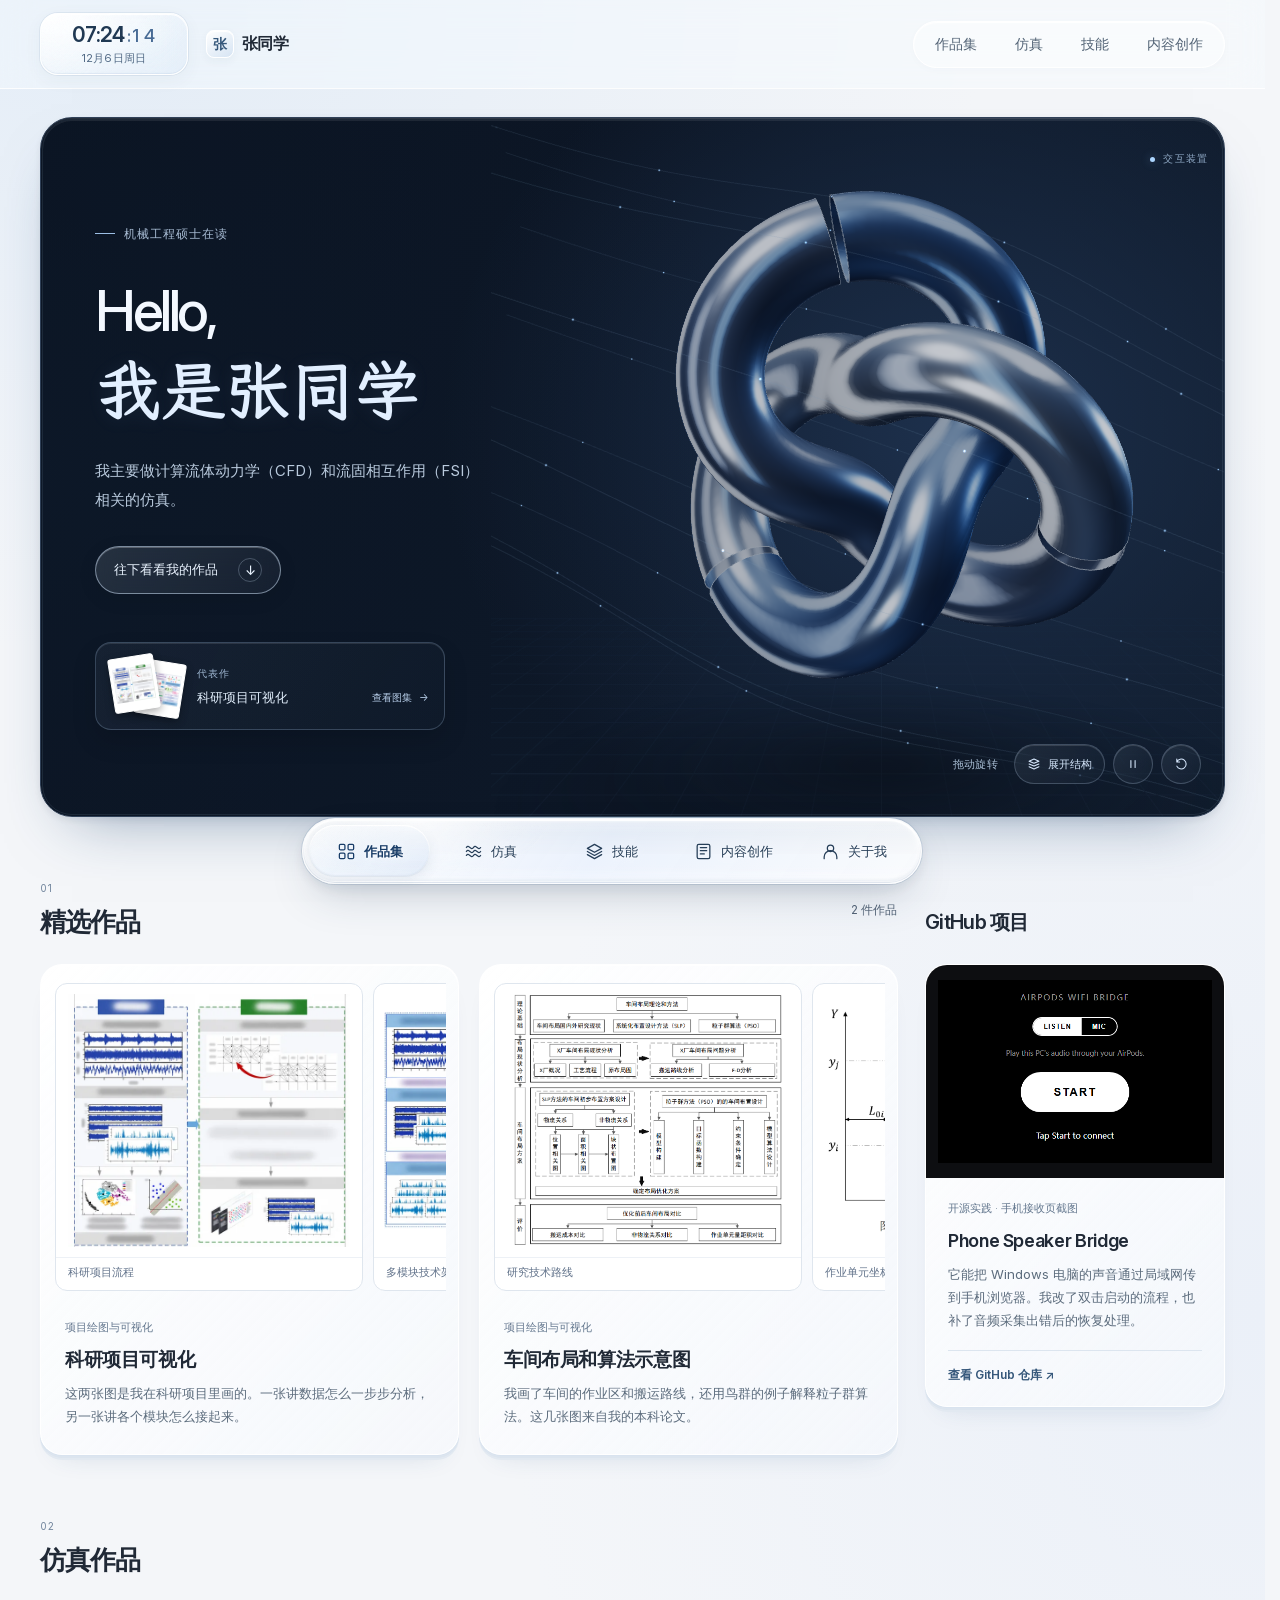
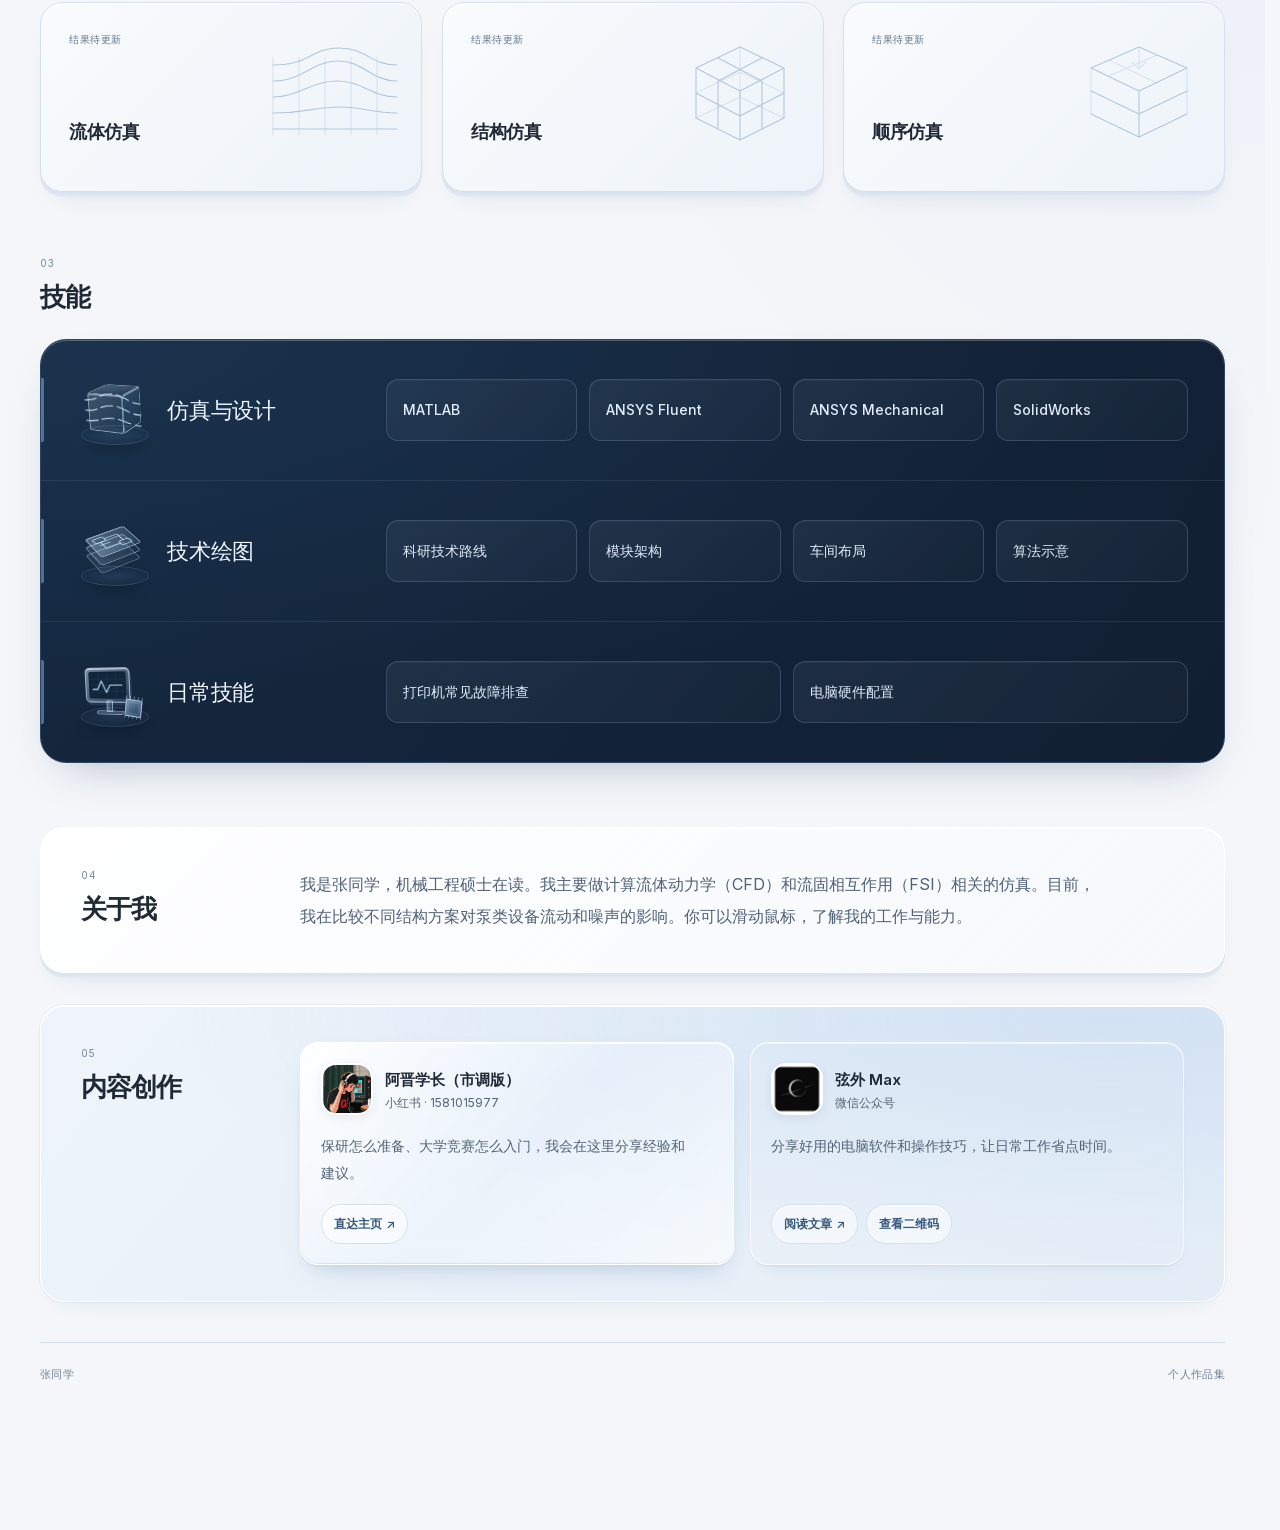
==== index.html @ 79d485e0 "Add interactive WebGL sculpture with exploded view and motion controls" ====
<!doctype html>
<html lang="zh-CN">
<head>
<meta charset="utf-8">
<meta name="viewport" content="width=device-width, initial-scale=1">
<meta name="description" content="张同学的个人主页。这里有我画的科研流程图、车间布局示意图，以及我改过的开源小工具。">
<title>张同学 · 作品集</title>
<link rel="stylesheet" href="./typography.css">
<link rel="icon" href="data:image/svg+xml,%3Csvg xmlns='http://www.w3.org/2000/svg' viewBox='0 0 32 32'%3E%3Ccircle cx='16' cy='16' r='11' fill='%2336587b'/%3E%3C/svg%3E">
<style>
:root {
  color-scheme: light;
  --ink: #202936;
  --muted: #536376;
  --accent: #36587b;
  --line: #d6e0eb;
  --glass: rgba(255, 255, 255, .65);
  font-family: var(--font-ui);
}
* { box-sizing: border-box; }
html { scroll-behavior: smooth; }
body {
  min-height: 100vh;
  margin: 0;
  color: var(--ink);
  background: #f1f5fa;
}
h1, h2, h3, p { margin: 0; }
a { color: inherit; }
button, input, select { font: inherit; }
a:focus-visible, button:focus-visible, input:focus-visible, select:focus-visible {
  outline: 3px solid var(--accent);
  outline-offset: 4px;
}
[hidden] { display: none !important; }
.skip {
  position: fixed;
  top: 8px;
  left: 8px;
  z-index: 3;
  padding: 8px 12px;
  background: white;
  transform: translateY(-200%);
}
.skip:focus { transform: none; }
header {
  border-bottom: 1px solid #fff;
  background: rgba(250, 252, 255, .57);
  backdrop-filter: blur(16px);
}
.nav, main { width: min(1280px, calc(100% - 64px)); margin-inline: auto; }
.nav { display: flex; align-items: center; justify-content: space-between; gap: 16px; min-height: 64px; }
.brand { font-size: 18px; font-weight: 600; text-decoration: none; }
.brand-mark {
  display: inline-grid;
  place-items: center;
  width: 28px;
  height: 28px;
  margin-right: 8px;
  border: 1px solid #fff;
  border-radius: 8px;
  color: var(--accent);
  background: #e5edf8;
  font-size: 14px;
}
.nav-links { display: flex; gap: 4px; padding: 4px; border: 1px solid #fff; border-radius: 999px; background: #dce6f380; }
.nav-links a { padding: 8px 16px; border-radius: 999px; color: var(--muted); font-size: 14px; text-decoration: none; white-space: nowrap; }
.nav-links a:hover { color: var(--ink); background: #ffffffd6; }
main { margin-block: 24px 32px; }
.hero, .empty-state, .project {
  border: 1px solid rgba(255, 255, 255, .95);
  background: var(--glass);
  box-shadow: 0 0 0 1px #58759912, 0 8px 24px #29456b09;
}
.hero {
  display: grid;
  grid-template-columns: minmax(0, 1fr) minmax(300px, 46%);
  align-items: center;
  gap: 32px;
  padding: 32px 40px;
  border-radius: 20px;
  border-color: #2a3d55;
  color: #f3f8ff;
  background: #142135;
}
.hero-copy { min-width: 0; }
.hero-identity {
  color: #b5cce7;
  font-size: 14px;
  font-weight: 600;
  line-height: 20px;
}
.hero-title {
  margin-top: 16px;
  font-family: var(--font-hero);
  font-size: 48px;
  font-weight: 400;
  line-height: 1.16;
  letter-spacing: -.03em;
}
.hero-title span { display: block; }
.hero-title .hero-greeting { font-family: var(--font-ui); font-size: .75em; letter-spacing: -.02em; }
.hero-title span + span { color: #b8d9fa; }
.research { margin-top: 16px; max-width: 680px; color: var(--muted); font-size: 14px; line-height: 24px; }
.hero .research { color: #c6d7e9; font: 400 16px/1.6 var(--font-hero); text-wrap: balance; }
.hero-cta {
  display: inline-flex;
  align-items: center;
  gap: 8px;
  min-height: 44px;
  margin-top: 24px;
  padding: 8px 12px;
  border: 1px solid #c0d9f7;
  border-radius: 8px;
  color: #132a44;
  background: #d9eaff;
  font-size: 14px;
  font-weight: 600;
  text-decoration: none;
}
.hero-cta:hover { background: #f3f8ff; }
.hero-cta:focus-visible, .hero-proof:focus-visible { outline-color: #d9eaff; }
.hero-proof {
  display: grid;
  gap: 8px;
  min-width: 0;
  padding: 12px;
  border: 1px solid #829fbc65;
  border-radius: 16px;
  color: #e2effc;
  background: #f0f7ff12;
  text-decoration: none;
  transition: background-color 250ms cubic-bezier(.22, 1, .36, 1);
}
.hero-proof:is(:hover, :focus-visible) { background: #f0f7ff20; }
.proof-header, .proof-caption { display: flex; align-items: center; justify-content: space-between; gap: 8px; }
.proof-header { font-size: 12px; font-weight: 600; line-height: 16px; }
.proof-number { color: #b8d9fa; font: 12px/16px ui-monospace, Consolas, monospace; }
.proof-art { display: grid; grid-template-columns: repeat(2, minmax(0, 1fr)); gap: 8px; }
.proof-art img {
  display: block;
  width: 100%;
  height: auto;
  aspect-ratio: 1;
  object-fit: contain;
  padding: 4px;
  border-radius: 4px;
  background: #fff;
}
.proof-caption { font-size: 14px; line-height: 20px; }
.proof-note { color: #b5cce7; font-size: 12px; line-height: 16px; }
.creator-intro {
  display: grid;
  grid-template-columns: minmax(128px, .35fr) minmax(0, 1.65fr);
  align-items: center;
  gap: 24px;
  margin-top: 24px;
  padding: 24px;
  border: 1px solid #fff;
  border-radius: 20px;
  background: radial-gradient(ellipse at 85% -30%, #c2d9f8, transparent 68%), #e9f0f9;
  box-shadow: 0 0 0 1px #5875991c, 0 8px 24px #29456b0d;
}
.creator-intro h2 { font-size: 24px; line-height: 32px; font-weight: 600; letter-spacing: -.02em; }
.creator-description { color: var(--muted); font-size: 14px; line-height: 24px; text-wrap: pretty; }
.creator-links {
  --channel-gap: 12px;
  --glass-step: calc(100% + var(--channel-gap));
  position: relative;
  isolation: isolate;
  display: grid;
  grid-template-columns: repeat(2, minmax(0, 1fr));
  gap: var(--channel-gap);
  min-width: 0;
}
.creator-links::before {
  position: absolute;
  z-index: -1;
  inset: 0 auto 0 0;
  width: calc((100% - var(--channel-gap)) / 2);
  box-sizing: border-box;
  border: 1px solid #fff;
  border-radius: 16px;
  background: linear-gradient(135deg, #ffffffef, #e1eeff65 60%, #ffffffa6);
  box-shadow: inset 0 -1px 0 #9fbbdd80, 0 8px 16px #416d9d20;
  backdrop-filter: blur(12px);
  pointer-events: none;
  content: "";
  transform: translateX(var(--glass-offset, 0px));
  transition: transform 450ms cubic-bezier(.22, 1, .36, 1);
}
.creator-links:has(.creator-channel:last-child:focus-within) { --glass-offset: var(--glass-step); }
@media (hover: hover) {
  .creator-links:has(.creator-channel:first-child:hover) { --glass-offset: 0px; }
  .creator-links:has(.creator-channel:last-child:hover) { --glass-offset: var(--glass-step); }
}
.creator-channel {
  display: grid;
  grid-template-rows: auto 1fr auto;
  gap: 12px;
  min-width: 0;
  padding: 16px;
  border: 1px solid #ffffffab;
  border-radius: 16px;
  background: #ffffff26;
}
.creator-channel-heading { display: flex; align-items: center; gap: 12px; }
.creator-avatar { display: block; flex: 0 0 52px; width: 52px; height: 52px; overflow: hidden; border: 2px solid #fffffff2; border-radius: 15px; background: #e4edf8; box-shadow: 0 3px 10px #29456b14; }
.creator-avatar img { display: block; width: 100%; height: 100%; object-fit: cover; }
.creator-avatar-wechat img { transform: scale(4.48); }
.creator-identity { min-width: 0; }
.creator-channel h3 { font-size: 16px; line-height: 24px; font-weight: 600; overflow-wrap: anywhere; }
.creator-identity .account { margin-top: 3px; }
.creator-actions { display: flex; flex-wrap: wrap; gap: 8px; }
.account { color: var(--muted); font-size: 12px; line-height: 16px; font-variant-numeric: tabular-nums; user-select: all; }
.creator-link {
  display: inline-flex;
  align-items: center;
  gap: 4px;
  min-height: 36px;
  padding: 8px 12px;
  border: 1px solid var(--line);
  border-radius: 8px;
  color: var(--accent);
  background: #f9fcffd1;
  font-size: 12px;
  font-weight: 600;
  line-height: 16px;
  text-decoration: none;
}
.creator-link:hover { background: #dce9f9; }
.portfolio-layout {
  display: grid;
  grid-template-columns: minmax(0, 1fr) minmax(250px, 320px);
  align-items: start;
  gap: 24px;
  margin-top: 32px;
}
.catalog, .github-projects { min-width: 0; }
.catalog-heading { display: flex; justify-content: space-between; align-items: baseline; gap: 16px; }
.catalog-heading h2 { font-size: 24px; line-height: 32px; font-weight: 600; letter-spacing: -.02em; }
.result-count { color: var(--muted); font-size: 14px; }
.toolbar { display: flex; align-items: center; gap: 12px; margin-top: 16px; }
.search-label { flex: 1; }
.search-label input, .category-label select {
  width: 100%;
  min-height: 40px;
  padding: 8px 12px;
  border: 1px solid var(--line);
  border-radius: 10px;
  color: var(--ink);
  background: #ffffffa6;
}
.category-label { width: 176px; }
.sr-only {
  position: absolute;
  width: 1px;
  height: 1px;
  padding: 0;
  margin: -1px;
  overflow: hidden;
  clip-path: inset(50%);
  white-space: nowrap;
}
.works-grid { display: grid; grid-template-columns: repeat(3, minmax(0, 1fr)); gap: 20px; margin-top: 20px; }
.works-grid:has(> .project:nth-child(2):last-child) { grid-template-columns: repeat(2, minmax(0, 1fr)); }
.works-grid:has(> .project-gallery:first-child + .project-gallery:last-child) { grid-auto-rows: 1fr; }
.project { min-width: 0; overflow: hidden; border-radius: 16px; }
.about-section {
  display: grid;
  grid-template-columns: minmax(128px, .35fr) minmax(0, 1.65fr);
  align-items: start;
  gap: 8px 24px;
  margin-top: 24px;
  padding: 24px;
}
.about-copy { max-width: 52em; color: var(--muted); font-size: 15px; line-height: 26px; text-wrap: pretty; }
.simulation-section { margin-top: 32px; }
.simulation-placeholder { border: 1px dashed #b1c5dc; background: #eaf1fa; }
.project-gallery { position: relative; isolation: isolate; display: flex; flex-direction: column; }
.project-link { display: block; height: 100%; color: inherit; text-decoration: none; }
.project-link:hover { background: #ffffff85; }
.project-link:focus-visible { outline-offset: -3px; }
.github-card { margin-top: 20px; }
.github-cover { display: block; width: 100%; height: auto; aspect-ratio: 2 / 1; object-fit: contain; background: #050608; }
.github-description { margin-top: 8px; color: var(--muted); font-size: 14px; line-height: 24px; }
.cover { display: block; width: 100%; aspect-ratio: 16 / 10; object-fit: cover; background: #e3eaf4; }
.cover-contain { object-fit: contain; padding: 12px; }
.cover-placeholder { display: grid; place-items: center; padding: 24px; color: #6b7e96; font-size: 24px; overflow-wrap: anywhere; }
.project-body { padding: 20px; }
.project-category { color: var(--accent); font-size: 12px; line-height: 16px; overflow-wrap: anywhere; }
.project h3 { margin-top: 8px; font-size: 18px; line-height: 28px; font-weight: 600; letter-spacing: -.01em; overflow-wrap: anywhere; }
.project-summary { display: -webkit-box; overflow: hidden; -webkit-line-clamp: 3; -webkit-box-orient: vertical; margin-top: 8px; color: var(--muted); font-size: 14px; line-height: 24px; overflow-wrap: anywhere; }
.project-action { margin-top: 12px; color: var(--accent); font-size: 14px; font-weight: 600; }
.project-link:hover .project-action { text-decoration: underline; text-underline-offset: 3px; }
.project-gallery .project-body { padding-bottom: 12px; }
.project-gallery-entry { color: inherit; text-decoration: none; }
.project-gallery-entry::after { position: absolute; inset: 0; content: ""; }
.project-gallery-entry:hover { color: var(--accent); }
.project-gallery-entry:focus-visible::after { border-radius: 16px; outline: 3px solid var(--accent); outline-offset: -3px; }
.project-carousel { position: relative; z-index: 1; margin: auto 20px 16px; }
.project-thumbnails {
  position: relative;
  display: grid;
  grid-auto-flow: column;
  grid-auto-columns: 80%;
  gap: 12px;
  overflow-x: auto;
  overscroll-behavior-inline: contain;
  padding: 4px 4px 8px;
}
.project-thumbnails:focus-visible { outline: 3px solid var(--accent); outline-offset: -2px; }
.project-carousel-single .project-thumbnails { grid-auto-columns: 100%; }
.project-thumbnail { display: block; min-width: 0; border: 1px solid var(--line); border-radius: 10px; background: #fff; text-decoration: none; }
.project-thumbnail:focus-visible { outline-offset: -3px; }
.project-thumbnail img { display: block; width: 100%; aspect-ratio: 16 / 10; object-fit: contain; padding: 6px; }
.project-thumbnail span { display: block; padding: 6px 8px 8px; color: var(--accent); font-size: 14px; overflow: hidden; text-overflow: ellipsis; white-space: nowrap; }
.project-thumbnail:hover { border-color: var(--accent); }
.empty-state { display: flex; flex-direction: column; justify-content: center; align-items: center; gap: 8px; min-height: 216px; margin-top: 20px; padding: 32px; border-radius: 16px; text-align: center; }
.empty-state h3 { font-size: 18px; line-height: 28px; font-weight: 500; }
.empty-state p { color: var(--muted); font-size: 14px; line-height: 24px; }
.more { display: block; margin: 24px auto 0; padding: 8px 24px; border: 1px solid var(--line); border-radius: 999px; color: var(--accent); background: #fff9; cursor: pointer; }
.more:hover { background: #fff; }
.footer { display: flex; justify-content: space-between; gap: 16px; margin-top: 32px; padding-top: 20px; border-top: 1px solid var(--line); color: var(--muted); font-size: 12px; }
.back-to-top {
  position: fixed;
  z-index: 2;
  right: max(16px, env(safe-area-inset-right));
  bottom: max(16px, env(safe-area-inset-bottom));
  display: inline-flex;
  align-items: center;
  justify-content: center;
  min-width: 44px;
  min-height: 44px;
  padding: 0;
  border: 1px solid #fff;
  border-radius: 999px;
  color: var(--accent);
  background: #f7fbfff2;
  box-shadow: 0 0 0 1px #58759926, 0 4px 16px #29456b1a;
  font-size: 20px;
  line-height: 1;
  font-weight: 600;
  cursor: pointer;
}
.back-to-top:hover { background: #e7f0fc; }
@media (min-width: 1600px) { .works-grid { grid-template-columns: repeat(4, minmax(0, 1fr)); } }
@media (max-width: 960px) {
  .nav, main { width: calc(100% - 48px); }
  .hero { grid-template-columns: minmax(0, 1fr) minmax(240px, 46%); gap: 24px; padding: 24px; }
  .hero-title { font-size: 36px; line-height: 40px; }
  .about-section { grid-template-columns: minmax(0, 1fr); }
  .creator-intro { grid-template-columns: minmax(0, 1fr); gap: 16px; }
  .portfolio-layout { grid-template-columns: minmax(0, 1fr); }
  .github-card { max-width: 420px; }
  .works-grid { grid-template-columns: repeat(2, minmax(0, 1fr)); }
}
@media (max-width: 600px) {
  .nav, main { width: calc(100% - 32px); }
  .nav { min-height: 60px; gap: 8px; }
  .nav-links { gap: 0; }
  .nav-links a { padding: 8px; }
  main { margin-top: 16px; }
  .hero { grid-template-columns: 1fr; gap: 24px; padding: 16px; }
  .hero-title { font-size: 30px; line-height: 36px; }
  .hero-cta { margin-top: 16px; }
  .proof-caption { flex-wrap: wrap; }
  .about-section, .creator-intro { padding: 16px; }
  .creator-intro h2 { font-size: 20px; line-height: 28px; }
  .creator-links { grid-template-columns: minmax(0, 1fr); grid-auto-rows: 1fr; }
  .creator-links::before {
    inset: 0 0 auto;
    width: auto;
    height: calc((100% - var(--channel-gap)) / 2);
    transform: translateY(var(--glass-offset, 0px));
  }
  .portfolio-layout { margin-top: 24px; }
  .works-grid, .works-grid:has(> .project:nth-child(2):last-child) { grid-template-columns: 1fr; gap: 16px; }
  .toolbar { align-items: stretch; flex-direction: column; }
  .category-label { width: 100%; }
}
@media (max-width: 480px) {
  .nav .brand { font-size: 16px; white-space: nowrap; }
  .nav .brand-mark { display: none; }
  .nav-links a { padding-inline: 6px; font-size: 13px; }
}
@media (prefers-reduced-motion: reduce) {
  html { scroll-behavior: auto; }
  .hero-proof { transition: none; }
  .creator-links::before { transition: none; }
}
</style>
<link rel="stylesheet" href="./image-viewer.css?v=morph-2">
<link rel="stylesheet" href="./skills.css?v=skill-contrast-4">
<link rel="stylesheet" href="./bottom-nav.css?v=bubble-10">
<link rel="stylesheet" href="./site-clock.css?v=seconds-3">
<link rel="stylesheet" href="./studio.css?v=1">
<link rel="stylesheet" href="./skill-models.css?v=1">
<link rel="stylesheet" href="./spatial.css?v=1">
<link rel="stylesheet" href="./kinetic.css?v=1">
</head>
<body id="top">
<a class="skip" href="#main">跳到主要内容</a>
<header><nav class="nav" aria-label="页面导航">
<div class="header-identity">
  <div class="clock-slot" hidden>
  <div class="site-clock" role="timer" aria-live="off" aria-label="设备本地时间" hidden>
    <time class="clock-time"><span class="clock-main">--:--</span><span class="clock-colon" aria-hidden="true">:</span><span class="clock-seconds">--</span></time>
    <span class="clock-date"></span>
  </div>
  </div>
<a class="brand" href="#top"><span class="brand-mark" aria-hidden="true">张</span>张同学</a>
</div>
<div class="nav-links"><a href="#works">作品集</a><a href="#simulation">仿真</a><a href="#skills">技能</a><a href="#xiaohongshu">内容创作</a></div>
</nav></header>
<main id="main" tabindex="-1">
<section class="hero spatial-hero kinetic-hero" aria-labelledby="hero-title">
  <canvas class="hero-flow" aria-hidden="true"></canvas>
  <div class="hero-copy">
    <p class="hero-identity">机械工程硕士在读</p>
    <h1 id="hero-title" class="hero-title"><span class="hero-greeting">Hello,</span> <span>我是张同学</span></h1>
    <p class="research">我主要做计算流体动力学（CFD）和流固相互作用（FSI）相关的仿真。</p>
    <a class="hero-cta" href="#works">往下看看我的作品 <span aria-hidden="true">↓</span></a>
  </div>
  <div class="kinetic-stage" role="group" aria-label="三维交互装置">
    <div class="kinetic-viewport" role="group" aria-label="三维曲面装置，可拖动或用方向键旋转，Home 键复位" aria-keyshortcuts="ArrowLeft ArrowRight ArrowUp ArrowDown Home">
      <img class="kinetic-poster" src="./assets/kinetic-study.webp" width="1000" height="1000" alt="" aria-hidden="true">
      <canvas class="kinetic-canvas" aria-hidden="true"></canvas>
    </div>
    <span class="kinetic-tag">交互装置</span>
    <div class="kinetic-tools" hidden>
      <span class="kinetic-hint">拖动旋转</span>
      <button class="kinetic-button" type="button" data-action="expand" aria-pressed="false"><svg viewBox="0 0 20 20" aria-hidden="true"><path d="m3 6 7-3 7 3-7 3-7-3Zm0 4 7 3 7-3M3 14l7 3 7-3"/></svg><span>展开结构</span></button>
      <button class="kinetic-button" type="button" data-action="pause" aria-pressed="false" aria-label="暂停自动转动"><svg class="pause-icon" viewBox="0 0 20 20" aria-hidden="true"><path d="M7 5v10M13 5v10"/></svg><svg class="play-icon" viewBox="0 0 20 20" aria-hidden="true"><path d="m7 4 9 6-9 6V4Z"/></svg></button>
      <button class="kinetic-button" type="button" data-action="reset" aria-label="恢复初始视角"><svg viewBox="0 0 20 20" aria-hidden="true"><path d="M4 7a7 7 0 1 1 0 6M4 3v4h4"/></svg></button>
    </div>
  </div>
  <div data-image-gallery>
    <a class="hero-proof" href="./assets/research-workflow-redacted.png"
      data-image-item data-image-title="科研项目流程" aria-label="查看科研项目可视化，两张作品图">
      <span class="proof-header"><span>代表作</span><span class="proof-number" aria-hidden="true">02 张图</span></span>
      <span class="proof-art">
        <img src="./assets/research-workflow-redacted-thumb.webp" width="640" height="574"
          alt="用双栏组织波形、分析步骤和决策关系的科研流程图">
        <img src="./assets/technical-architecture-redacted-thumb.webp" width="640" height="487"
          alt="用三栏梳理时序曲线、节点关系和模块间信息流向的技术架构图">
      </span>
      <span class="proof-caption">
        <span>科研项目可视化</span>
        <span class="proof-note">查看图集 <span aria-hidden="true">→</span></span>
      </span>
    </a>
    <a href="./assets/technical-architecture-redacted.png" data-image-item data-image-title="多模块技术架构" hidden>多模块技术架构</a>
  </div>
</section>
<div class="portfolio-layout">
<section class="catalog" id="works" aria-labelledby="works-title">
  <div class="catalog-heading">
    <h2 id="works-title">精选作品</h2>
    <p class="result-count" id="result-count" role="status" aria-live="polite">0 件作品</p>
  </div>
  <div class="toolbar" id="toolbar" hidden>
    <label class="search-label"><span class="sr-only">搜索作品</span><input id="search" type="search" placeholder="搜索作品标题、简介" autocomplete="off"></label>
    <label class="category-label"><span class="sr-only">作品分类</span><select id="category"><option value="">全部分类</option></select></label>
  </div>
  <div class="works-grid" id="works-grid" hidden></div>
  <div class="empty-state" id="empty-state">
    <h3 id="empty-title">作品整理中</h3>
    <p id="empty-description">后续作品将在这里陆续展示。</p>
  </div>
  <button class="more" id="load-more" type="button" hidden>加载更多</button>
  <noscript><p class="research">启用 JavaScript 后可以浏览作品集。</p></noscript>
</section>
<aside class="github-projects" aria-labelledby="github-title">
  <div class="catalog-heading"><h2 id="github-title">GitHub 项目</h2></div>
  <article class="project github-card">
    <a class="project-link" href="https://github.com/shaoyeaichangge/phone-speaker-bridge" target="_blank" rel="noopener noreferrer">
      <img class="github-cover" src="./assets/phone-speaker-bridge-receiver.png" width="540" height="360" alt="项目手机接收页待连接时的界面，包含 Listen、Mic 和 Start 控件" loading="lazy" decoding="async">
      <div class="project-body">
        <p class="project-category">开源实践 · 手机接收页截图</p>
        <h3>Phone Speaker Bridge</h3>
        <p class="github-description">它能把 Windows 电脑的声音通过局域网传到手机浏览器。我改了双击启动的流程，也补了音频采集出错后的恢复处理。</p>
        <p class="project-action">查看 GitHub 仓库 <span aria-hidden="true">↗</span><span class="sr-only">（在新标签页打开）</span></p>
      </div>
    </a>
  </article>
</aside>
</div>
<section class="simulation-section" id="simulation" aria-labelledby="simulation-title">
  <div class="catalog-heading"><h2 id="simulation-title">仿真作品</h2></div>
  <div class="works-grid" id="simulation-grid"></div>
</section>
<section class="skills-section" id="skills" aria-labelledby="skills-title">
  <div class="catalog-heading"><h2 id="skills-title">技能</h2></div>
  <div class="skill-sheet">
    <section class="skill-row" id="analysis" aria-labelledby="analysis-title">
      <h3 id="analysis-title"><span class="skill-icon" aria-hidden="true"><svg viewBox="0 0 24 24"><path d="M3 7c3-5 6 5 9 0s6 5 9 0M3 12c3-5 6 5 9 0s6 5 9 0M3 17c3-5 6 5 9 0s6 5 9 0"/></svg></span><span>仿真与设计</span></h3>
      <ul class="skill-items" id="tools-title" aria-label="使用软件"><li>MATLAB</li><li>ANSYS Fluent</li><li>ANSYS Mechanical</li><li>SolidWorks</li></ul>
    </section>
    <section class="skill-row" id="visualization" aria-labelledby="visualization-title">
      <h3 id="visualization-title"><span class="skill-icon" aria-hidden="true"><svg viewBox="0 0 24 24"><rect x="4" y="3" width="6" height="5" rx="1"/><rect x="14" y="16" width="6" height="5" rx="1"/><path d="M7 8v10h7M10 5h7v11M4 13h7"/></svg></span><span>技术绘图</span></h3>
      <ul class="skill-items" aria-labelledby="visualization-title"><li>科研技术路线</li><li>模块架构</li><li>车间布局</li><li>算法示意</li></ul>
    </section>
    <section class="skill-row" id="support" aria-labelledby="support-title">
      <h3 id="support-title"><span class="skill-icon" aria-hidden="true"><svg viewBox="0 0 24 24"><rect x="3" y="4" width="18" height="12" rx="2"/><path d="M8 21h8m-4-5v5m-5-9 3-3 2 2 4-4"/></svg></span><span>日常技能</span></h3>
      <ul class="skill-items" aria-labelledby="support-title"><li>打印机常见故障排查</li><li>电脑硬件配置</li></ul>
    </section>
  </div>
</section>
<section class="about-section project" id="about" aria-labelledby="about-title">
  <div class="catalog-heading"><h2 id="about-title">关于我</h2></div>
  <div>
    <p class="about-copy">我是张同学，机械工程硕士在读。我主要做计算流体动力学（CFD）和流固相互作用（FSI）相关的仿真。目前，我在比较不同结构方案对泵类设备流动和噪声的影响。你可以滑动鼠标，了解我的工作与能力。</p>
  </div>
</section>
<section class="creator-intro" id="xiaohongshu" aria-labelledby="creator-title">
  <h2 id="creator-title">内容创作</h2>
  <div class="creator-links">
    <div class="creator-channel">
      <div class="creator-channel-heading">
        <span class="creator-avatar"><img src="./assets/xiaohongshu-avatar.webp" width="540" height="540" loading="lazy" alt="阿晋学长的小红书头像"></span>
        <div class="creator-identity">
          <h3>阿晋学长（市调版）</h3>
          <p class="account">小红书 · 1581015977</p>
        </div>
      </div>
      <p class="creator-description">保研怎么准备、大学竞赛怎么入门，我会在这里分享经验和建议。</p>
      <div class="creator-actions">
        <a class="creator-link" href="https://www.xiaohongshu.com/user/profile/62f22882000000001f007ea3?xsec_token=YBYdho9Po7YWUmR-dX9t-bN4Vjs1jRU9EIs3pKu57_9Xo%3D&amp;xsec_source=app_share"
          target="_blank" rel="noopener noreferrer" aria-label="直达小红书主页，在新标签页打开">直达主页 <span aria-hidden="true">↗</span></a>
      </div>
    </div>
    <div class="creator-channel">
      <div class="creator-channel-heading">
        <span class="creator-avatar creator-avatar-wechat"><img src="./assets/wechat-xianwai-max-qr.png" width="430" height="430" loading="lazy" alt="弦外 Max 的公众号头像"></span>
        <div class="creator-identity">
          <h3>弦外 Max</h3>
          <p class="account">微信公众号</p>
        </div>
      </div>
      <p class="creator-description">分享好用的电脑软件和操作技巧，让日常工作省点时间。</p>
      <div class="creator-actions">
        <a class="creator-link" href="https://mp.weixin.qq.com/s/jSh0OlqUSO5-xXvn3dEE6w"
          target="_blank" rel="noopener noreferrer" aria-label="阅读弦外 Max 的公众号文章，在新标签页打开">阅读文章 <span aria-hidden="true">↗</span></a>
        <a class="creator-link" href="./assets/wechat-xianwai-max-qr.png" data-image-title="用微信扫码关注「弦外 Max」">查看二维码</a>
      </div>
    </div>
  </div>
</section>
<footer class="footer"><span>张同学</span><span>个人作品集</span></footer>
</main>
<div class="bottom-dock">
<nav class="bottom-nav" aria-label="底部导航">
  <a href="#works" aria-current="page"><svg viewBox="0 0 24 24" aria-hidden="true"><rect x="3" y="3" width="7" height="7" rx="1.5"/><rect x="14" y="3" width="7" height="7" rx="1.5"/><rect x="3" y="14" width="7" height="7" rx="1.5"/><rect x="14" y="14" width="7" height="7" rx="1.5"/></svg><span>作品集</span></a>
  <a href="#simulation"><svg viewBox="0 0 24 24" aria-hidden="true"><path d="M3 7c3-5 6 5 9 0s6 5 9 0M3 12c3-5 6 5 9 0s6 5 9 0M3 17c3-5 6 5 9 0s6 5 9 0"/></svg><span>仿真</span></a>
  <a href="#skills"><svg viewBox="0 0 24 24" aria-hidden="true"><path d="m12 3 9 5-9 5-9-5 9-5Zm-9 9 9 5 9-5M3 16l9 5 9-5"/></svg><span>技能</span></a>
  <a href="#xiaohongshu"><svg viewBox="0 0 24 24" aria-hidden="true"><rect x="4" y="3" width="16" height="18" rx="2"/><path d="M8 7h8M8 11h8M8 15h5"/></svg><span>内容创作</span></a>
  <a href="#about"><svg viewBox="0 0 24 24" aria-hidden="true"><circle cx="12" cy="8" r="4"/><path d="M4 21v-2a8 8 0 0 1 16 0v2"/></svg><span>关于我</span></a>
</nav>
<button class="back-to-top" id="back-to-top" type="button" aria-label="回到顶部" hidden>↑</button>
</div>
<script src="./works.js"></script>
<script src="./portfolio.js"></script>
<script src="./image-viewer.js?v=morph-3"></script>
<script src="./bottom-nav.js?v=bubble-10"></script>
<script src="./site-clock.js?v=seconds-3"></script>
<script src="./studio.js?v=kinetic-4"></script>
<script src="./skill-models.js?v=1"></script>
<script src="./spatial.js?v=2"></script>
<script src="./kinetic-scene.js?v=1"></script>
</body>
</html>
---- typography.css ----
@font-face {
  font-family: "Inter Variable";
  src: url("./assets/fonts/inter-latin.woff2") format("woff2");
  font-style: normal;
  font-weight: 100 900;
  font-display: swap;
}

/* v0.825 的网页子集，只包含首页首屏标题和简介用字。 */
@font-face {
  font-family: "LXGW ZhenKai";
  src: url("./assets/fonts/lxgw-zhenkai-hero.woff2") format("woff2");
  font-style: normal;
  font-weight: 400;
  font-display: swap;
}

:root {
  --font-ui: "Inter Variable", -apple-system, BlinkMacSystemFont, "PingFang SC", "Microsoft YaHei", "Noto Sans CJK SC", sans-serif;
  --font-hero: "LXGW ZhenKai", "Inter Variable", KaiTi, STKaiti, var(--font-ui);
}
---- image-viewer.css ----
html { scrollbar-gutter: stable; }
html:has(.image-viewer[open]) { overflow: hidden; }

.image-viewer {
  width: min(1160px, calc(100% - 56px));
  height: min(880px, calc(100dvh - 56px));
  max-width: none;
  max-height: calc(100dvh - 32px);
  padding: 0;
  overflow: hidden;
  border: 1px solid #d6e0eb;
  border-radius: 16px;
  color: var(--ink, #202936);
  background: #f4f6f9;
  box-shadow: 0 18px 64px #18253638;
}
.image-viewer[open] { display: grid; grid-template-rows: auto minmax(0, 1fr) auto; }
.image-viewer::backdrop { background: #152134a6; backdrop-filter: blur(8px); cursor: pointer; }
.image-viewer[data-morphing] { overflow: visible; }
.image-viewer-transition { position: fixed; z-index: 5; display: block; max-width: none; max-height: none; margin: 0; padding: 0; object-fit: contain; background: #fff; pointer-events: none; }
.image-viewer[data-opening]::backdrop { animation: viewer-veil-in .36s ease both; }
.image-viewer[data-closing]::backdrop { animation: viewer-veil-out .32s ease both; }
.image-viewer[data-opening] > :not(.image-viewer-transition) { animation: viewer-controls-in .3s ease both; }
.image-viewer[data-closing] { background: transparent; border-color: transparent; box-shadow: none; transition: background .2s, border-color .2s, box-shadow .2s; }
.image-viewer[data-closing] > :not(.image-viewer-transition) { opacity: 0; transition: opacity .16s; }
@keyframes viewer-veil-in { from { background: #15213400; backdrop-filter: blur(0); } to { background: #152134a6; backdrop-filter: blur(8px); } }
@keyframes viewer-veil-out { from { background: var(--veil-from, #152134a6); backdrop-filter: var(--veil-blur-from, blur(8px)); } to { background: #15213400; backdrop-filter: blur(0); } }
@keyframes viewer-controls-in { from { opacity: 0; } to { opacity: 1; } }
.image-viewer-toolbar {
  border-radius: 15px 15px 0 0;
  padding: 12px 16px;
  border-bottom: 1px solid #d6e0eb;
  background: #fbfcfe;
}
.image-viewer-toolbar h2 { margin: 0; font-size: 16px; line-height: 24px; font-weight: 600; }
.image-viewer-position { margin: 0; color: var(--muted, #536376); font-size: 13px; font-variant-numeric: tabular-nums; }
.image-viewer-footer {
  border-radius: 0 0 15px 15px;
  display: flex;
  align-items: center;
  justify-content: space-between;
  gap: 8px;
  padding: 8px 16px;
  border-top: 1px solid #d6e0eb;
  background: #fbfcfe;
}
.image-viewer-hint { margin: 0; color: var(--muted, #536376); font-size: 13px; line-height: 20px; }
.image-viewer-footer button {
  margin-inline-start: auto;
  min-height: 44px;
  padding: 8px 14px;
  border: 1px solid #d6e0eb;
  border-radius: 999px;
  color: var(--accent, #36587b);
  background: #edf2f8;
  font: inherit;
  font-weight: 600;
  white-space: nowrap;
  cursor: pointer;
}
.image-viewer-footer button:hover { background: #e3ebf5; }
.image-viewer-footer button:focus-visible {
  outline: 3px solid var(--accent, #36587b);
  outline-offset: 3px;
}
.image-viewer-stage { position: relative; display: grid; grid-template-rows: minmax(0, 1fr); min-height: 0; }
.image-viewer-content {
  display: grid;
  grid-template-rows: minmax(0, 1fr);
  min-width: 0;
  min-height: 0;
  overflow: hidden;
  padding: 16px;
  touch-action: pan-y pinch-zoom;
}
.image-viewer-content [role="status"] { align-self: center; justify-self: center; }
.image-viewer-image {
  position: relative;
  display: grid;
  min-width: 0;
  min-height: 0;
  padding: 0;
  place-items: center;
  border: 0;
  background: none;
  cursor: default;
}
.image-viewer-image:focus-visible { outline: 3px solid var(--accent, #36587b); outline-offset: -3px; }
.image-viewer-image img {
  position: absolute;
  top: 50%;
  left: 50%;
  display: block;
  max-width: 100%;
  max-height: 100%;
  transform: translate(-50%, -50%);
  cursor: zoom-in;
}
.image-viewer [hidden] { display: none; }
.image-viewer-zoomed .image-viewer-content {
  display: block;
  overflow: auto;
  overscroll-behavior: contain;
  touch-action: auto;
}
.image-viewer-zoomed .image-viewer-image { width: max(100%, var(--zoom-width)); }
.image-viewer-zoomed .image-viewer-image img {
  position: static;
  width: var(--zoom-width);
  max-height: none;
  transform: none;
  cursor: zoom-out;
}
.image-viewer-navigation { position: absolute; inset: 0 16px 0 0; pointer-events: none; }
.image-viewer-edge {
  position: absolute;
  inset-block: 0;
  display: grid;
  width: clamp(44px, 14%, 144px);
  padding: 0;
  place-items: center;
  border: 0;
  color: #254464;
  background: transparent;
  cursor: pointer;
  pointer-events: auto;
  touch-action: pan-y pinch-zoom;
}
.image-viewer-edge-prev { inset-inline-start: 0; --edge-shade: to right; }
.image-viewer-edge-next { inset-inline-end: 0; --edge-shade: to left; }
.image-viewer-edge span {
  opacity: 0;
  font: 600 44px/1 system-ui, sans-serif;
  text-shadow: 0 0 6px #fff;
}
.image-viewer-edge:not([aria-disabled="true"]):is(:hover, :focus-visible) {
  background: linear-gradient(var(--edge-shade), #1f375b26, transparent);
}
.image-viewer-edge:not([aria-disabled="true"]):is(:hover, :focus-visible) span { opacity: 1; }
.image-viewer-edge:focus-visible { outline: 3px solid var(--accent, #36587b); outline-offset: -4px; }
.image-viewer-edge[aria-disabled="true"] { visibility: hidden; pointer-events: none; }
@media (max-width: 600px) {
  .image-viewer { width: calc(100% - 24px); height: min(640px, calc(100dvh - 32px)); }
  .image-viewer-content { padding: 8px; }
}
@media (hover: none) {
  .image-viewer-navigation { inset-inline-end: 0; }
  .image-viewer-edge span { opacity: .65; }
}
@media (prefers-reduced-motion: reduce) {
  .image-viewer, .image-viewer > *, .image-viewer::backdrop { animation: none !important; transition: none !important; }
}
@media (prefers-reduced-transparency: reduce), (prefers-contrast: more) {
  .image-viewer::backdrop { background: #152134e6; backdrop-filter: none; animation: none !important; }
}
---- skills.css ----
.skills-section { margin-top: 32px; scroll-margin-top: 24px; }
.skills-section .catalog-heading h2 { font-size: 28px; line-height: 36px; }
.skills-section .skill-sheet { margin-top: 20px; overflow: hidden; border: 1px solid #354e70; border-radius: 20px; background: radial-gradient(ellipse at 0% 0%, #3a74bd40, transparent 55%), linear-gradient(115deg, #192d49, #142135 72%); box-shadow: 0 16px 40px #172e4b1f, inset 0 1px 0 #ffffff1f; }
.skills-section .skill-row { position: relative; display: grid; grid-template-columns: minmax(220px, .34fr) minmax(0, 1fr); align-items: center; gap: 16px 32px; padding: 32px; scroll-margin-top: 24px; transition: background .25s; }
.skills-section .skill-row::before { position: absolute; inset: 24px auto 24px 0; width: 3px; border-radius: 0 3px 3px 0; background: #90c5ff; content: ""; opacity: .45; transform: scaleY(.7); transition: opacity .25s, transform .25s; }
.skills-section .skill-row + .skill-row { border-top: 1px solid #ffffff14; }
.skills-section .skill-row h3 { display: flex; align-items: center; gap: 14px; margin: 0; color: #f1f6ff; font-size: 23px; font-weight: 600; line-height: 32px; letter-spacing: -.01em; }
.skills-section .skill-icon { display: grid; place-items: center; flex: none; width: 52px; height: 52px; border: 1px solid #b3d5ff4d; border-radius: 15px; color: #d6eaff; background: linear-gradient(140deg, #538bc547, #2a507c52); box-shadow: 0 4px 20px #08162833, inset 0 1px 0 #ffffff26; transition: transform .25s, box-shadow .25s; }
.skills-section .skill-icon svg { width: 27px; height: 27px; fill: none; stroke: currentColor; stroke-width: 1.5; stroke-linecap: round; stroke-linejoin: round; }
.skills-section .skill-items { display: grid; grid-template-columns: repeat(4, minmax(0, 1fr)); gap: 10px; margin: 0; padding: 0; list-style: none; color: #e0ecfb; font-size: 14px; font-weight: 500; line-height: 24px; }
.skills-section .skill-items li { display: flex; align-items: center; min-width: 0; min-height: 54px; padding: 12px 14px; border: 1px solid #b6d2f32e; border-radius: 10px; background: linear-gradient(135deg, #ffffff12, #ffffff07); box-shadow: inset 0 1px 0 #ffffff0d, 0 2px 6px #08162814; overflow-wrap: anywhere; transition: background .25s, border-color .25s; }
.skills-section #support .skill-items { grid-template-columns: repeat(2, minmax(0, 1fr)); }
@media (hover: hover) and (pointer: fine) {
  .skills-section .skill-row:hover { background: #4684c929; }
  .skills-section .skill-row:hover::before { opacity: 1; transform: scaleY(1); }
  .skills-section .skill-row:hover .skill-icon { transform: translateY(-2px) rotate(-3deg); box-shadow: 0 6px 24px #70adfa29, inset 0 1px 0 #ffffff59; }
  .skills-section .skill-row:hover .skill-items li { background: #90bfff1f; border-color: #a1ceff66; }
}
@media (max-width: 1000px) {
  .skills-section .skill-items { grid-template-columns: repeat(2, minmax(0, 1fr)); }
}
@media (max-width: 760px) {
  .skills-section .skill-row { grid-template-columns: 112px minmax(0, 1fr); gap: 20px; padding: 24px; }
  .skills-section .skill-row h3 { flex-direction: column; align-items: flex-start; gap: 10px; }
  .skills-section .skill-items { gap: 8px; }
}
@media (max-width: 480px) {
  .skills-section .skill-sheet { margin-top: 16px; }
  .skills-section .skill-row { grid-template-columns: 88px minmax(0, 1fr); gap: 12px; padding: 20px 16px; }
  .skills-section .skill-row h3 { font-size: 17px; line-height: 26px; }
  .skills-section .skill-icon { width: 40px; height: 40px; border-radius: 12px; }
  .skills-section .skill-icon svg { width: 20px; height: 20px; }
  .skills-section .skill-items, .skills-section #support .skill-items { grid-template-columns: 1fr; font-size: 13px; line-height: 24px; }
  .skills-section .skill-items li { min-height: 40px; padding: 8px 10px; }
}
@media (prefers-reduced-motion: reduce) {
  .skills-section .skill-row, .skills-section .skill-row::before, .skills-section .skill-icon, .skills-section .skill-items li { transition: none; }
  .skills-section .skill-row:hover .skill-icon { transform: none; }
}
---- bottom-nav.css ----
body { padding-bottom: calc(100px + env(safe-area-inset-bottom, 0px)); }
html { scroll-padding-bottom: 100px; }
.bottom-nav {
  position: fixed;
  z-index: 10;
  left: 50%;
  bottom: calc(16px + env(safe-area-inset-bottom, 0px));
  transform: translateX(-50%);
  display: grid;
  grid-template-columns: repeat(5, minmax(0, 1fr));
  width: min(620px, calc(100% - 32px));
  padding: 6px;
  border: 1px solid #ffffffb3;
  border-radius: 999px;
  background:
    linear-gradient(115deg, #ffffff33, transparent 32%, #bdd8ff0a 68%, #ffffff24),
    linear-gradient(180deg, #ffffff24, #edf5ff08 48%, #a5bfdc24);
  box-shadow:
    0 18px 44px -12px #263e5d40,
    0 5px 14px #263e5d14,
    0 0 0 1px #819bb840,
    inset 0 2px 1px #fffffff2,
    inset 0 -3px 3px #52739c29,
    inset 3px 0 5px #ffffff99,
    inset -3px 0 5px #ffffff80;
  backdrop-filter: var(--glass-optics, blur(10px) saturate(1.5));
  -webkit-backdrop-filter: var(--glass-optics, blur(10px) saturate(1.5));
  isolation: isolate;
  touch-action: pinch-zoom;
  user-select: none;
  -webkit-user-select: none;
  -webkit-touch-callout: none;
}
.bottom-nav::after {
  position: absolute;
  z-index: 0;
  inset: 1px;
  border: 1px solid #ffffff66;
  border-radius: inherit;
  background:
    radial-gradient(ellipse 180px 76px at var(--shine-x, 18%) var(--shine-y, 0%), #ffffffa6, #ffffff14 54%, transparent 76%),
    linear-gradient(180deg, #ffffff4d, transparent 24%, transparent 72%, #ffffff38);
  box-shadow: inset 0 0 0 1px #ffffff0d, inset 0 0 10px #ffffff1a;
  content: "";
  pointer-events: none;
}
.bottom-nav::before {
  position: absolute;
  z-index: -1;
  inset: 6px auto 6px 6px;
  width: calc((100% - 12px) / 5);
  border-radius: 999px;
  background: linear-gradient(150deg, #ffffff80, #bdd7f533 48%, #8fb3e02e);
  box-shadow: inset 0 1px 1px #fffffff2, inset 0 -1px 2px #52739c40, inset 0 0 0 1px #ffffffa6, 0 3px 12px #36587b1f;
  content: "";
  opacity: 0;
  transform: translateX(calc(var(--lens-position, var(--preview-index, var(--active-index, 0))) * 100%)) translateY(var(--lens-lift, 0px)) scale(var(--lens-scale, 1)) scale(var(--lens-bubble-scale, 1)) scaleX(var(--lens-stretch, 1)) scaleY(var(--lens-compress, 1));
  transform-origin: var(--lens-origin, 50%) 50%;
  transition: transform .38s cubic-bezier(.2, .9, .25, 1.12), opacity .2s, box-shadow .2s;
  pointer-events: none;
}
.bottom-nav[data-active]::before { opacity: 1; }
.bottom-nav a {
  position: relative;
  z-index: 1;
  display: flex;
  align-items: center;
  justify-content: center;
  gap: 8px;
  min-width: 0;
  min-height: 52px;
  border-radius: 999px;
  color: #30465f;
  font-size: 13px;
  line-height: 20px;
  text-decoration: none;
  text-shadow: 0 1px 2px #ffffffe6, 0 0 8px #ffffff99;
  white-space: nowrap;
  -webkit-tap-highlight-color: transparent;
  -webkit-user-drag: none;
}

.bottom-nav a:hover { color: #203f65; }
.bottom-nav a[aria-current] { color: #203f65; font-weight: 600; }
.bottom-nav a:focus-visible { outline: 2px solid #36587b; outline-offset: -2px; }
.bottom-nav svg { width: 19px; height: 19px; flex: none; fill: none; stroke: currentColor; stroke-width: 1.6; stroke-linecap: round; stroke-linejoin: round; }
.bottom-nav a > svg, .bottom-nav a > span { transition: transform .24s cubic-bezier(.2, .9, .25, 1.3), filter .2s; }
.bottom-nav a > span { position: relative; }
.bottom-nav a > span::after { position: absolute; top: calc(100% + 3px); left: calc(50% - 2px); width: 4px; height: 4px; border-radius: 50%; background: #36587b; content: ""; opacity: 0; transition: opacity .18s; pointer-events: none; }
.bottom-nav[data-preview] a[aria-current] > span::after { opacity: 1; }
@media (hover: hover) and (pointer: fine) {
  .bottom-nav[data-pointer]::after {
    background:
      radial-gradient(ellipse 110px 65px at var(--shine-x) var(--shine-y), #fffffff2, #ffffff66 42%, transparent 76%),
      linear-gradient(180deg, #ffffff80, transparent 28%, transparent 68%, #ffffff59);
  }
  .bottom-nav[data-pointer]::before {
    --lens-lift: -3px;
    --lens-scale: 1.035;
  }
  .bottom-nav[data-preview]::before {
    background: linear-gradient(145deg, #ffffffe0, #cce1fc47 48%, #95b8e54d);
    box-shadow: inset 0 2px 1px #fff, inset 0 -2px 3px #587ba647, inset 0 0 0 1px #ffffffe6, 0 9px 20px -5px #29466e45;
  }

  .bottom-nav a:hover > svg { transform: translate3d(var(--content-shift-x, 0px), -3px, 0) scale(1.18); filter: drop-shadow(0 2px 3px #36587b26); }
  .bottom-nav a:hover > span { transform: translate3d(var(--content-shift-x, 0px), -2px, 0) scale(1.06); }
  .bottom-nav:not([data-dragging]):has(a:active)::before { --lens-lift: 0px; --lens-scale: .985; transition-duration: .1s; }
  .bottom-nav a:active > svg, .bottom-nav a:active > span { transform: scale(.97); }
}
.bottom-nav[data-pressed], .bottom-nav[data-pressed] a { cursor: grabbing; }
.bottom-nav[data-dragging]::before {
  --lens-lift: -3px;
  --lens-scale: 1.035;
  opacity: 1;
  background: linear-gradient(145deg, #ffffffe0, #cce1fc47 48%, #95b8e54d);
  box-shadow: inset 0 2px 1px #fff, inset 0 -2px 3px #587ba647, inset 0 0 0 1px #ffffffe6, 0 9px 20px -5px #29466e45;
  transition: opacity .2s, box-shadow .2s;
}
.bottom-nav[data-dragging] a > svg, .bottom-nav[data-dragging] a > span { transform: none; }
.bottom-nav[data-dragging] a[data-drag-target] > svg { transform: translateY(-2px) scale(1.12); }
.bottom-nav[data-dragging] a[data-drag-target] > span { transform: translateY(-1px); font-weight: 600; }
.bottom-nav[data-elastic]::before { transition: opacity .2s, box-shadow .2s; box-shadow: inset 0 2px 1px #fff, inset 0 -2px 3px #587ba647, inset 0 0 0 1px #ffffffe6, 0 9px 20px -5px rgb(41 70 110 / calc(.16 + var(--lens-energy, 0) * .14)); }
.bottom-nav[data-dragging]::after { background: radial-gradient(ellipse 110px 65px at var(--shine-x, 50%) var(--shine-y, 50%), #ffffffe6, #ffffff40 46%, transparent 78%), linear-gradient(180deg, #ffffff66, transparent 28%, transparent 68%, #ffffff40); }
@media (max-width: 760px) {
  .bottom-nav a { flex-direction: column; gap: 3px; min-height: 54px; font-size: 11px; line-height: 16px; }
}
.bottom-dock { position: fixed; z-index: 10; left: 50%; bottom: calc(16px + env(safe-area-inset-bottom, 0px)); transform: translateX(-50%); display: grid; grid-template-columns: minmax(0, 1fr) 44px; align-items: center; gap: 12px; width: min(676px, calc(100% - 32px)); }
.bottom-dock .bottom-nav { position: relative; left: auto; bottom: auto; width: 100%; min-width: 0; transform: none; }
.bottom-dock .back-to-top { position: relative; right: auto; bottom: auto; width: 44px; height: 44px; min-width: 44px; min-height: 44px; background: linear-gradient(145deg, #ffffffb3, #dceaff66); backdrop-filter: blur(16px); -webkit-backdrop-filter: blur(16px); box-shadow: 0 0 0 1px #58759926, 0 6px 18px #29456b1a, inset 0 1px 1px #fff; }
.bottom-dock .back-to-top:hover { background: #f7fbffe6; }
@media (max-width: 480px) {
  .bottom-dock { width: calc(100% - 16px); gap: 8px; }
}
@media (prefers-reduced-motion: reduce) {
  .bottom-nav::before, .bottom-nav a > span::after, .bottom-nav a > svg, .bottom-nav a > span { transition: none; }
  .bottom-nav::before { --lens-lift: 0px; --lens-scale: 1; }
  .bottom-nav a:hover > svg, .bottom-nav a:hover > span { transform: none; }
  .bottom-nav[data-dragging]::before { --lens-lift: 0px; --lens-scale: 1; }
  .bottom-nav[data-dragging] a[data-drag-target] > svg, .bottom-nav[data-dragging] a[data-drag-target] > span { transform: none; }
  .bottom-nav::before { --lens-stretch: 1 !important; --lens-compress: 1 !important; --lens-bubble-scale: 1 !important; }
}
.nav-glass-defs { position: absolute; width: 0; height: 0; overflow: hidden; pointer-events: none; }
@supports not ((backdrop-filter: blur(1px)) or (-webkit-backdrop-filter: blur(1px))) {
  .bottom-nav { background: #edf4fff2; }
}
@media (prefers-reduced-transparency: reduce), (prefers-contrast: more) {
  .bottom-nav { background: #edf4ff; backdrop-filter: none; -webkit-backdrop-filter: none; }
  .bottom-nav::after { background: none; }
  .bottom-nav[data-pointer]::after { background: none; }
  .bottom-nav::before { background: #dce9fa; }
}
---- site-clock.css ----
.header-identity { display: flex; align-items: center; gap: 18px; min-width: 0; }
.nav:has(.header-identity) { padding-block: 8px; }
.clock-slot { flex: none; width: 148px; height: 62px; }
.site-clock {
  position: relative;
  display: grid;
  gap: 2px;
  grid-template-rows: 26px 16px;
  align-content: start;
  width: 100%;
  height: 62px;
  min-width: 0;
  padding: 8px 14px;
  overflow: hidden;
  border: 1px solid #ffffffe6;
  border-radius: 16px;
  color: #203953;
  background: radial-gradient(ellipse at 0% 0%, #ffffffd9, transparent 75%), linear-gradient(135deg, #ffffff61, #bed6f238);
  box-shadow: 0 0 0 1px #5875991a, 0 5px 18px #29456b0d, inset 0 1px 1px #fff, inset 0 -1px 1px #7f9fc526;
  backdrop-filter: blur(18px) saturate(1.5);
  -webkit-backdrop-filter: blur(18px) saturate(1.5);
  font-variant-numeric: tabular-nums;
}
.site-clock[hidden] { display: none; }
.clock-time { display: flex; align-items: baseline; justify-content: center; white-space: nowrap; font-size: 21px; font-weight: 600; line-height: 26px; letter-spacing: -.035em; }
.clock-main { display: inline-block; flex: none; }
.clock-colon { max-width: 12px; padding-inline: 2px; overflow: hidden; color: #5c7b9d; font-size: 16px; }
.clock-seconds { display: inline-flex; flex: none; width: 2ch; height: 26px; overflow: hidden; color: #486b95; font-size: 18px; font-weight: 500; line-height: 26px; letter-spacing: 0; }
.clock-digit { position: relative; display: inline-block; flex: 0 0 1ch; width: 1ch; height: 26px; overflow: hidden; }
.clock-digit-current { display: block; }
.clock-digit-previous { position: absolute; inset: 0; pointer-events: none; }
.clock-date { overflow: hidden; white-space: nowrap; text-align: center; color: #536b86; font-size: 11px; line-height: 16px; letter-spacing: .025em; }
.clock-time, .clock-date { position: relative; z-index: 3; }
.site-clock.is-floating {
  position: fixed;
  z-index: 12;
  top: max(12px, env(safe-area-inset-top, 0px));
  left: max(16px, env(safe-area-inset-left, 0px));
  width: 128px;
  height: 44px;
  grid-template-rows: 26px 0px;
  gap: 0;
  border-radius: 24px;
  background: radial-gradient(ellipse at 15% 0%, #ffffffe6, transparent 80%), linear-gradient(135deg, #f6fbffc9, #dce9f3b8);
  box-shadow: 0 0 0 1px #5e79972b, 0 8px 24px -8px #173d623b, inset 0 1px 1px #fff, inset 0 -1px 2px #7f9fc52b;
  backdrop-filter: blur(20px) saturate(1.5);
  -webkit-backdrop-filter: blur(20px) saturate(1.5);
  cursor: pointer;
  user-select: none;
  -webkit-tap-highlight-color: transparent;
  touch-action: manipulation;
  transition: width .38s cubic-bezier(.22,1,.36,1), height .38s cubic-bezier(.22,1,.36,1), border-radius .38s, grid-template-rows .38s, gap .38s, box-shadow .3s;
}
.site-clock.is-floating:not(.is-expanded) .clock-date { opacity: 0; transform: translateY(-3px); }
.site-clock.is-expanded { width: 148px; height: 62px; grid-template-rows: 26px 16px; gap: 2px; border-radius: 18px; box-shadow: 0 0 0 1px #5e799726, 0 12px 32px -10px #173d6245, inset 0 1px 1px #fff, inset 0 -1px 2px #7f9fc52b; }
.clock-date { transition: opacity .22s, transform .3s; }
.site-clock:focus-visible { outline: 2px solid #36587b; outline-offset: 4px; }
.site-clock.is-docking { transition: none; }
#works, #simulation, #skills, #about, #xiaohongshu, .skills-section .skill-row { scroll-margin-top: 84px; }
@media (max-width: 760px) {
  .nav:has(.clock-slot:not([hidden])) { flex-wrap: wrap; gap: 12px; padding-block: 12px; }
  .nav:has(.clock-slot:not([hidden])) .header-identity { width: 100%; justify-content: space-between; }
  .nav:has(.clock-slot:not([hidden])) .nav-links { width: 100%; justify-content: center; }
  .clock-slot { width: 140px; }
}
@media (prefers-reduced-motion: reduce) {
  .site-clock, .clock-colon, .clock-seconds, .clock-date { transition: none !important; }
}
@media (prefers-reduced-transparency: reduce), (prefers-contrast: more) {
  .clock-slot .site-clock, .site-clock.is-floating { background: #edf4ff; backdrop-filter: none; -webkit-backdrop-filter: none; }
}
---- studio.css ----
/* Shared material, rhythm, and motion for the portfolio homepage. */
:root { --studio-ease: cubic-bezier(.22, 1, .36, 1); }
body {
  background:
    radial-gradient(ellipse 70% 650px at 8% 0%, #d9e7f699, transparent),
    radial-gradient(ellipse 60% 900px at 100% 42%, #e2eaf780, transparent),
    #f4f6f9;
}
.nav, main { width: min(1280px, calc(100% - 80px)); }
header { border-bottom-color: #ffffffc7; background: #f8fbff61; }
.nav:has(.header-identity) { min-height: 88px; padding-block: 12px; }
.brand { font-size: 16px; letter-spacing: -.04em; }
.brand-mark { background: linear-gradient(145deg, #fff, #d6e4f3); box-shadow: inset 0 1px 0 #fff, 0 3px 9px #29456b0d; }
.nav-links { gap: 6px; padding: 5px; border-color: #fff; background: #ffffff59; box-shadow: inset 0 1px 1px #fff, 0 2px 8px #29456b05; }
.nav-links a { transition: background .2s, color .2s; }
.site-clock { border-radius: 18px; background: radial-gradient(ellipse at 0% 0%, #fffffff2, transparent 75%), linear-gradient(135deg, #ffffff61, #c9dcf340); }
main { margin-top: 28px; margin-bottom: 48px; }

/* A dark optical stage. The flow is decorative, not simulation output. */
.hero {
  position: relative;
  isolation: isolate;
  overflow: hidden;
  min-height: 552px;
  grid-template-columns: minmax(0, 1fr) minmax(0, 1fr);
  gap: 48px;
  padding: 60px 54px;
  border: 1px solid #233b58;
  border-radius: 32px;
  background: radial-gradient(ellipse at 88% 20%, #243e59, transparent 65%), linear-gradient(118deg, #0d1929, #172b43);
  box-shadow: inset 0 1px 0 #ffffff2e, 0 28px 60px -32px #173e6a80, 0 3px 8px #112c4614;
}
.hero::before { position: absolute; z-index: -1; inset: 0; background: radial-gradient(ellipse 60% 100% at 0 50%, #0d1929c9, transparent); content: ""; pointer-events: none; }
.hero::after { position: absolute; z-index: 4; inset: 1px; border: 1px solid #c9e5ff17; border-radius: 30px; box-shadow: inset 0 1px 0 #ffffff14; content: ""; pointer-events: none; }
.hero-flow { position: absolute; z-index: -2; inset: 0; width: 100%; height: 100%; opacity: .8; pointer-events: none; }
.hero-copy { position: relative; z-index: 2; padding-bottom: 4px; }
.hero-identity { display: inline-flex; align-items: center; gap: 9px; font-size: 12px; font-weight: 500; letter-spacing: .08em; color: #bbcee3; }
.hero-identity::before { width: 20px; height: 1px; background: #9cbfe5; content: ""; }
.hero-title { margin-top: 28px; font-size: clamp(48px, 4.8vw, 68px); line-height: 1.22; letter-spacing: -.035em; }
.hero-title .hero-greeting { font-size: .85em; font-weight: 500; letter-spacing: -.06em; }
.hero-title span + span { margin-top: 6px; color: #e2efff; text-shadow: 0 2px 24px #abcfff17; }
.hero .research { max-width: 29em; margin-top: 24px; color: #bacbde; font: 400 15px/1.95 var(--font-ui); text-wrap: pretty; }
.hero-cta { gap: 20px; min-height: 48px; margin-top: 32px; padding: 10px 18px; border-color: #d6e9ff80; border-radius: 999px; color: #eaf4ff; background: linear-gradient(125deg, #e2f0ff1f, #d1e5ff0c); box-shadow: inset 0 1px 0 #ffffff40, 0 5px 20px #00000014; backdrop-filter: blur(12px); font-size: 13px; font-weight: 500; transition: background .25s, border-color .25s, box-shadow .25s; }
.hero-cta > span { display: inline-grid; place-items: center; width: 24px; height: 24px; border: 1px solid #d6e9ff40; border-radius: 50%; transition: transform .3s var(--studio-ease); }
.hero-cta:hover { border-color: #e2f0ffd9; background: #d6e9ff26; box-shadow: inset 0 1px 0 #fff9, 0 8px 30px #a4caff14; }
.hero-cta:hover > span { transform: translateY(3px); }
.hero > [data-image-gallery] { position: relative; z-index: 3; min-width: 0; perspective: 1000px; }
.hero-proof { position: relative; gap: 18px; padding: 22px; border-color: #d7eaff40; border-radius: 22px; background: linear-gradient(125deg, #e5f2ff1c, #bcd8fa08); box-shadow: inset 0 1px 0 #fff5, inset 0 -1px 0 #0b172344, 0 24px 45px -28px #000c; backdrop-filter: blur(16px); -webkit-backdrop-filter: blur(16px); transform: rotateY(var(--tilt-y, -4deg)) rotateX(var(--tilt-x, 2deg)); transition: transform .65s var(--studio-ease), background .3s, box-shadow .3s; }
.hero-proof:is(:hover, :focus-visible) { background: linear-gradient(125deg, #e5f2ff2b, #bcd8fa12); box-shadow: inset 0 1px 0 #ffffff8c, 0 30px 50px -24px #0009; }
.proof-header { font-size: 11px; font-weight: 500; letter-spacing: .08em; }
.proof-number { color: #acc4df; font-size: 11px; }
.proof-art { position: relative; display: block; height: 260px; margin-block: 4px 8px; perspective: 900px; }
.proof-art img { position: absolute; width: 70%; height: 92%; aspect-ratio: auto; padding: 8px; border: 1px solid #fff; border-radius: 8px; background: #fff; object-fit: contain; box-shadow: 0 20px 28px -12px #0008; transition: transform .7s var(--studio-ease); }
.proof-art img:first-child { top: 0; left: 0; z-index: 1; transform: rotate(-7deg) translate(3%, 0); }
.proof-art img:last-child { right: 0; bottom: 0; transform: rotate(7deg) translate(0, 2%); }
.hero-proof:is(:hover, :focus-visible) .proof-art img:first-child { transform: rotate(-9deg) translate(-1%, -3%); }
.hero-proof:is(:hover, :focus-visible) .proof-art img:last-child { transform: rotate(9deg) translate(3%, 5%); }
.proof-caption { padding-top: 16px; border-top: 1px solid #d7eaff26; font-size: 16px; font-weight: 500; }
.proof-note { font-size: 11px; font-weight: 400; }
.proof-note > span { display: inline-block; margin-left: 4px; transition: transform .3s; }
.hero-proof:hover .proof-note > span { transform: translateX(3px); }

/* Air between sections; generous image area inside equal-height collections. */
.portfolio-layout { margin-top: 64px; gap: 28px; grid-template-columns: minmax(0, 1fr) minmax(250px, 300px); }
.catalog-heading { align-items: center; }
.catalog-heading h2, .skills-section .catalog-heading h2, .creator-intro h2 { font-size: 26px; line-height: 36px; font-weight: 600; letter-spacing: -.035em; }
[data-section-number]::before { display: block; margin-bottom: 9px; color: #72869d; font: 400 10px/14px var(--font-ui); letter-spacing: .14em; content: attr(data-section-number); }
.result-count { font-size: 12px; }
.works-grid { gap: 20px; margin-top: 24px; }
.project { border-color: #ffffffed; border-radius: 22px; background: linear-gradient(135deg, #fffffff0, #f6f9fdab); box-shadow: 0 0 0 1px #57728b0f, 0 10px 30px -18px #29456b30, inset 0 1px 0 #fff; }
.project-gallery, .github-card { transition: box-shadow .35s, border-color .35s, transform .35s var(--studio-ease); }
.project-gallery { padding-top: 14px; }
.project-gallery .project-carousel { order: -1; margin: 0 12px 0; }
.project-gallery .project-thumbnails { gap: 10px; padding-bottom: 8px; scrollbar-width: none; }
.project-gallery .project-thumbnails::-webkit-scrollbar { display: none; }
.project-gallery .project-thumbnail { overflow: hidden; border-color: #dfe6ee; border-radius: 12px; }
.project-gallery .project-thumbnail img { aspect-ratio: 1.12; padding: 10px; }
.project-gallery .project-thumbnail span { padding: 7px 12px 10px; border-top: 1px solid #edf1f6; color: #61728a; font-size: 11px; }
.project-gallery .project-body { padding: 20px 24px 26px; }
.project-category { color: #62768d; font-size: 11px; }
.project h3 { margin-top: 10px; font-size: 19px; line-height: 29px; letter-spacing: -.02em; }
.project-summary, .github-description { color: #5c6c7d; font-size: 13px; line-height: 23px; }
.project-gallery .project-gallery-entry::after { border-radius: 22px; }
.github-projects .catalog-heading { min-height: 59px; align-items: flex-end; }
.github-projects .catalog-heading h2 { font-size: 20px; line-height: 36px; }
.github-card { margin-top: 24px; }
.github-card .github-cover { aspect-ratio: 1.4; background: #0d0e11; padding: 12px; }
.github-card .project-body { padding: 22px; }
.github-card h3 { font-size: 18px; }
.github-card .project-action { padding-top: 16px; margin-top: 18px; border-top: 1px solid #dce5ef; font-size: 12px; }
.github-card .project-link:hover { background: transparent; }
.simulation-section, .skills-section { margin-top: 64px; }
.simulation-placeholder { position: relative; isolation: isolate; min-height: 190px; border: 1px solid #d5e0ec; background: linear-gradient(135deg, #f9fbfd, #edf3f9); box-shadow: inset 0 1px 0 #fff; }
.simulation-placeholder .project-body { position: relative; z-index: 1; padding: 28px; }
.simulation-placeholder .project-category { font-size: 10px; letter-spacing: .06em; }
.simulation-placeholder h3 { margin-top: 70px; font-size: 18px; }
.simulation-glyph { position: absolute; top: 36px; right: 18px; width: 134px; height: 110px; color: #7599bd; opacity: .5; fill: none; stroke: currentColor; stroke-width: 1.1; stroke-linecap: round; stroke-linejoin: round; }
.simulation-glyph .glyph-detail { opacity: .42; }
.skills-section .skill-sheet { margin-top: 24px; border-radius: 26px; border-color: #2d4562; background: radial-gradient(ellipse at 5% 0%, #325a8638, transparent 65%), linear-gradient(120deg, #14283f, #111f32); box-shadow: inset 0 1px 0 #ffffff40, 0 20px 45px -26px #152e5a66; }
.skills-section .skill-row { padding: 32px 36px; gap: 36px; }
.skills-section .skill-row h3 { font-size: 22px; font-weight: 500; }
.skills-section .skill-items { gap: 12px; }
.skills-section .skill-items li { min-height: 62px; padding: 12px 16px; border-radius: 12px; border-color: #b6d2f32e; background: linear-gradient(135deg, #e4f0ff0f, #e4f0ff05); box-shadow: inset 0 1px 0 #ffffff0a; transition: background .25s, box-shadow .25s, transform .3s var(--studio-ease), border-color .25s; }
.skills-section .skill-icon { background: linear-gradient(145deg, #c3e1ff26, #8db9ec08); border-color: #b3d5ff45; box-shadow: inset 0 1px 0 #ffffff40, 0 4px 16px #0002; }
.about-section { position: relative; gap: 32px; margin-top: 64px; padding: 40px; border-radius: 24px; }
.about-copy { max-width: 50em; font-size: 16px; line-height: 2; color: #506178; }
.creator-intro { gap: 32px; margin-top: 32px; padding: 36px 40px; border-radius: 24px; background: radial-gradient(ellipse at 90% 5%, #b9d2ee70, transparent 62%), linear-gradient(130deg, #eef4fa, #e4edf7); box-shadow: inset 0 1px 0 #fff, 0 0 0 1px #58759912, 0 10px 28px -20px #29456b33; }
.creator-intro h2 { align-self: start; padding-top: 4px; }
.creator-links { --channel-gap: 16px; }
.creator-channel { position: relative; padding: 20px; border-radius: 18px; gap: 18px; background: #ffffff0d; }
.creator-links::before { border-radius: 18px; background: linear-gradient(135deg, #fffffff0, #eef6ff5e 50%, #fff9); box-shadow: inset 0 1px 0 #fff, inset 0 -1px 1px #92afd24d, 0 12px 30px -12px #416d9d38; }
.creator-channel h3 { font-size: 15px; }
.creator-description { line-height: 1.9; }
.creator-link { min-height: 40px; border-radius: 999px; background: #ffffff85; box-shadow: inset 0 1px 0 #fff; }
.footer { margin-top: 40px; padding-top: 24px; color: #718197; font-size: 11px; letter-spacing: .03em; }
.bottom-dock .bottom-nav { background: linear-gradient(125deg, #ffffffbd, #eaf2ffad 48%, #ffffffb3); }
.bottom-dock .bottom-nav a { color: #263e58; }
.bottom-dock .bottom-nav a[aria-current] { color: #183c67; }

/* Specular highlights use local pointer coordinates; links remain native. */
[data-glass] { position: relative; }
[data-glass]::after { position: absolute; z-index: 2; inset: 0; border-radius: inherit; background: radial-gradient(ellipse 280px 200px at var(--light-x, 50%) var(--light-y, 0%), #ffffff66, transparent 75%); opacity: 0; content: ""; pointer-events: none; transition: opacity .35s; }
.skill-row[data-glass]::after { background: radial-gradient(ellipse 400px 160px at var(--light-x, 50%) var(--light-y, 0%), #b4d9ff12, transparent 80%); }
@media (hover: hover) and (pointer: fine) {
  [data-glass][data-glass-hover]::after { opacity: 1; }
  .project-gallery:hover, .github-card:hover { transform: translateY(-5px); border-color: #fff; box-shadow: 0 0 0 1px #97b4d35c, 0 22px 42px -24px #1d46694d, inset 0 1px 0 #fff; }
  .skills-section .skill-items li:hover { transform: translateY(-3px); border-color: #d1e7ff80; background: #a8ceff24; box-shadow: inset 0 1px 0 #ffffff47, 0 8px 16px #0002; }
}
@media (max-width: 1100px) {
  .hero { min-height: 500px; gap: 32px; padding: 42px 36px; }
  .hero-title { font-size: 54px; }
  .proof-art { height: 220px; }
  .hero-proof { padding: 18px; }
  .portfolio-layout { grid-template-columns: minmax(0, 1fr) minmax(224px, .6fr); }
  .project-gallery .project-body { padding: 16px 18px 22px; }
  .skills-section .skill-row { gap: 24px; padding-inline: 28px; }
}
@media (max-width: 960px) {
  .nav, main { width: calc(100% - 48px); }
  .hero { gap: 26px; padding: 36px 28px; min-height: 470px; }
  .hero-title { font-size: 48px; }
  .hero .research { font-size: 14px; }
  .hero-proof { padding: 16px; }
  .proof-art { height: 190px; }
  .proof-caption { font-size: 14px; flex-wrap: wrap; }
  .portfolio-layout { grid-template-columns: minmax(0, 1fr); gap: 36px; }
  .github-projects .catalog-heading { min-height: 0; }
  .github-card { max-width: none; }
  .github-card .project-link { display: grid; grid-template-columns: 1fr 1.2fr; align-items: center; }
  .github-card .github-cover { height: 100%; min-height: 220px; }
  .github-card .project-body { padding: 28px; }
  .about-section, .creator-intro { grid-template-columns: 1fr; padding: 32px; gap: 20px; }
  .creator-intro h2 { padding-top: 0; }
}
@media (max-width: 760px) {
  .nav:has(.site-clock:not([hidden])) { padding-block: 12px; gap: 12px; }
  .hero { grid-template-columns: 1fr; gap: 42px; padding: 36px; }
  .hero-title { font-size: 58px; }
  .hero .research { max-width: 32em; }
  .hero > [data-image-gallery] { width: min(440px, 100%); margin-inline: auto; }
  .hero-proof { padding: 20px; transform: none; }
  .proof-art { height: 250px; }
  .proof-caption { font-size: 15px; }
  .hero-flow { opacity: .55; }
  .simulation-placeholder .project-body { padding: 22px; }
  .simulation-glyph { width: 110px; right: 10px; }
  .skills-section .skill-row { grid-template-columns: 112px minmax(0, 1fr); gap: 24px; padding: 26px; }
  .skills-section .skill-row h3 { font-size: 20px; }
}
@media (max-width: 600px) {
  .nav, main { width: calc(100% - 32px); }
  main { margin-top: 16px; }
  .nav-links { gap: 4px; }
  .nav-links a { padding: 8px 12px; }
  .hero { padding: 32px 24px; border-radius: 26px; gap: 36px; }
  .hero::after { border-radius: 24px; }
  .hero-title { margin-top: 22px; font-size: clamp(40px, 11vw, 58px); }
  .hero .research { margin-top: 20px; font-size: 14px; line-height: 1.9; }
  .hero-cta { margin-top: 24px; }
  .hero-proof { padding: 16px; border-radius: 18px; }
  .proof-art { height: clamp(165px, 50vw, 250px); }
  .proof-art img { padding: 5px; }
  .proof-caption { padding-top: 12px; }
  .portfolio-layout, .simulation-section, .skills-section, .about-section { margin-top: 44px; }
  .catalog-heading h2, .skills-section .catalog-heading h2, .creator-intro h2 { font-size: 24px; line-height: 32px; }
  .project-gallery .project-thumbnail img { aspect-ratio: 1.3; }
  .project-gallery .project-body { padding: 20px 24px 26px; }
  .github-card .project-link { grid-template-columns: 1fr; }
  .github-card .github-cover { aspect-ratio: 1.8; min-height: 0; padding: 12px 24px; }
  .github-card .project-body { padding: 24px; }
  .simulation-placeholder { min-height: 150px; }
  .simulation-placeholder h3 { margin-top: 44px; }
  .simulation-glyph { width: 144px; top: 18px; right: 20px; }
  .skills-section .skill-sheet { border-radius: 22px; }
  .skills-section .skill-row { grid-template-columns: 88px minmax(0, 1fr); gap: 16px; padding: 24px 20px; }
  .skills-section .skill-row h3 { font-size: 17px; }
  .skills-section .skill-items { gap: 8px; }
  .skills-section .skill-items li { min-height: 44px; padding: 8px 12px; }
  .about-section, .creator-intro { padding: 24px; }
  .about-copy { font-size: 14px; }
  .creator-intro { margin-top: 24px; }
  .creator-channel { padding: 18px; }
}
@media (max-width: 360px) {
  .hero { padding: 28px 20px; }
  .hero-title { font-size: 39px; }
  .hero-proof { padding: 12px; }
  .proof-caption { font-size: 14px; }
  .nav-links a { padding-inline: 8px; }
  .skills-section .skill-row { padding: 22px 16px; gap: 10px; }
  .skills-section .skill-items li { padding-inline: 8px; }
  .creator-intro { padding: 20px; }
  .creator-channel { padding: 14px; }
  .creator-channel-heading { gap: 9px; }
}
@media (prefers-reduced-motion: reduce) {
  .hero-proof, .proof-art img, .hero-cta > span, .proof-note > span, .project-gallery, .github-card, .skills-section .skill-items li, [data-glass]::after { transition: none; }
  .hero-proof, .project-gallery:hover, .github-card:hover, .skills-section .skill-items li:hover, .hero-cta:hover > span, .hero-proof:hover .proof-note > span { transform: none; }
  .hero-proof:is(:hover, :focus-visible) .proof-art img:first-child { transform: rotate(-7deg) translate(3%, 0); }
  .hero-proof:is(:hover, :focus-visible) .proof-art img:last-child { transform: rotate(7deg) translate(0, 2%); }
  [data-glass]::after { display: none; }
}
@media (prefers-reduced-transparency: reduce), (prefers-contrast: more) {
  .bottom-dock .bottom-nav { background: #edf4ff; }
  .hero-proof { background: #263c55; backdrop-filter: none; -webkit-backdrop-filter: none; }
  .hero-flow { opacity: .25; }
  .project, .creator-channel { background: #f8fbff; }
  .creator-links::before { display: none; }
}
---- skill-models.css ----
.skills-section .skill-icon.skill-model { position: relative; width: 76px; height: 76px; overflow: visible; border: 0; background: none; box-shadow: none; perspective: 420px; }
.skills-section .skill-row:is(:hover, :focus-within) .skill-model { transform: none; background: none; box-shadow: none; }
.model-platform { position: absolute; inset: auto 4px 3px; height: 20px; border: 1px solid #a9cfff26; border-radius: 50%; background: radial-gradient(ellipse, #9dcaff1a, #75b9ff05 70%); box-shadow: 0 7px 14px -6px #0006; }
.model-scene { position: absolute; inset: 0; transform-style: preserve-3d; transition: transform .65s cubic-bezier(.22,1,.36,1); }
.model-cube { transform: rotateX(-18deg) rotateY(-28deg) rotateZ(-4deg); }
.model-face { position: absolute; left: 19px; top: 17px; width: 38px; height: 38px; border: 1px solid #cce8ff94; border-radius: 3px; background: linear-gradient(135deg, #def0ff2e, #a3cfff0a); box-shadow: inset 0 1px 0 #fff5; backface-visibility: visible; }
.model-front { transform: translateZ(19px); }
.model-right { transform: rotateY(90deg) translateZ(19px); background: linear-gradient(145deg, #a4cfff24, #b1d4ff09); }
.model-top { transform: rotateX(90deg) translateZ(19px); background: linear-gradient(140deg, #e2f2ff40, #c0dfff12); }
.model-flow-plane { position: absolute; left: 6px; top: 19px; width: 64px; height: 40px; transform: translateZ(6px); }
.skills-section .skill-model svg { display: block; width: 100%; height: 100%; fill: none; stroke: #c4e5ff; stroke-width: 1.1; stroke-linecap: round; stroke-linejoin: round; }
.model-flow-plane path { stroke-dasharray: 14 5; animation: model-current 2s linear infinite paused; }
@keyframes model-current { to { stroke-dashoffset: -38; } }
.model-sheets { transform: rotateX(52deg) rotateZ(-32deg) translateY(-2px); }
.model-sheet { position: absolute; left: 15px; top: 19px; width: 46px; height: 34px; border: 1px solid #c9e5ff94; border-radius: 4px; background: linear-gradient(130deg, #c9e4ff2b, #b8d7ff10); box-shadow: inset 0 1px 0 #fff5, 0 4px 8px #0002; transition: transform .65s cubic-bezier(.22,1,.36,1); }
.sheet-bottom { transform: translateZ(-10px); opacity: .6; }
.sheet-middle { transform: translateZ(0); opacity: .8; }
.sheet-top { transform: translateZ(10px); background: linear-gradient(130deg, #cee6ff52, #a6cfff1c); }
.model-computer { transform: rotateX(-8deg) rotateY(-22deg) rotateZ(-3deg); }
.model-monitor { position: absolute; left: 8px; top: 13px; width: 48px; height: 35px; padding: 3px; border: 1px solid #d0e8ffb3; border-radius: 5px; background: linear-gradient(145deg, #d4e4f782, #748aa838); box-shadow: 2px 3px 0 #7090b72b, inset 0 1px 0 #fff9; transform: translateZ(5px); }
.model-screen { display: block; height: 100%; overflow: hidden; border: 1px solid #0d243980; border-radius: 2px; background: #11253b; }
.skills-section .model-screen svg { stroke: #b7ddff; }
.model-grid { opacity: .13; stroke-width: .5; }
.model-stand { position: absolute; left: 29px; top: 46px; width: 7px; height: 12px; border: 1px solid #c6e0fa8c; background: linear-gradient(90deg, #b7d3f06e, #6481a038); transform: translateZ(2px); }
.model-foot { position: absolute; left: 18px; top: 58px; width: 30px; height: 5px; border: 1px solid #c6e0fa8c; border-radius: 4px; background: #b7d3f038; transform: rotateX(40deg) translateZ(3px); }
.model-chip { position: absolute; left: 49px; top: 41px; display: grid; place-items: center; width: 22px; height: 22px; border: 3px solid transparent; border-radius: 3px; background: repeating-linear-gradient(90deg, #bcdcff80 0 1px, transparent 1px 4px); transform: translateZ(10px) rotateZ(8deg); transition: transform .65s cubic-bezier(.22,1,.36,1); }
.model-chip > span { width: 17px; height: 17px; border: 1px solid #d6ebffb3; border-radius: 2px; background: linear-gradient(140deg, #728ca9, #203c5b); box-shadow: inset 0 0 0 3px #a9cfff26, 0 2px 4px #0004; }
.skills-section .skill-row[data-model-active] .model-cube { transform: rotateX(-12deg) rotateY(8deg) rotateZ(-3deg) translateY(-3px); }
.skills-section .skill-row[data-model-active] .model-flow-plane path { animation-play-state: running; }
.skills-section .skill-row[data-model-active] .model-sheets { transform: rotateX(45deg) rotateZ(-24deg) translateY(-3px); }
.skills-section .skill-row[data-model-active] .sheet-top { transform: translateZ(23px); }
.skills-section .skill-row[data-model-active] .sheet-bottom { transform: translateZ(-19px); }
.skills-section .skill-row[data-model-active] .model-computer { transform: rotateX(-5deg) rotateY(1deg) translateY(-2px); }
.skills-section .skill-row[data-model-active] .model-chip { transform: translateZ(22px) rotateZ(-5deg); }
@media (hover: hover) and (pointer: fine) {
  .skill-row:hover .model-cube { transform: rotateX(-12deg) rotateY(8deg) rotateZ(-3deg) translateY(-3px); }
  .skill-row:hover .model-flow-plane path { animation-play-state: running; }
  .skill-row:hover .model-sheets { transform: rotateX(45deg) rotateZ(-24deg) translateY(-3px); }
  .skill-row:hover .sheet-top { transform: translateZ(23px); }
  .skill-row:hover .sheet-bottom { transform: translateZ(-19px); }
  .skill-row:hover .model-computer { transform: rotateX(-5deg) rotateY(1deg) translateY(-2px); }
  .skill-row:hover .model-chip { transform: translateZ(22px) rotateZ(-5deg); }
}
@media (max-width: 600px) {
  .skills-section .skill-icon.skill-model { width: 60px; height: 60px; }
  .model-scene { width: 76px; height: 76px; inset: -8px; scale: .79; }
  .model-platform { inset-inline: 0; bottom: 0; }
}
@media (prefers-reduced-motion: reduce) {
  .model-scene, .model-sheet, .model-chip { transition: none !important; }
  .model-flow-plane path { animation: none !important; }
  .skills-section .skill-row:is(:hover, [data-model-active]) .model-cube { transform: rotateX(-18deg) rotateY(-28deg) rotateZ(-4deg); }
  .skills-section .skill-row:is(:hover, [data-model-active]) .model-sheets { transform: rotateX(52deg) rotateZ(-32deg) translateY(-2px); }
  .skills-section .skill-row:is(:hover, [data-model-active]) .sheet-top { transform: translateZ(10px); }
  .skills-section .skill-row:is(:hover, [data-model-active]) .sheet-bottom { transform: translateZ(-10px); }
  .skills-section .skill-row:is(:hover, [data-model-active]) .model-computer { transform: rotateX(-8deg) rotateY(-22deg) rotateZ(-3deg); }
  .skills-section .skill-row:is(:hover, [data-model-active]) .model-chip { transform: translateZ(10px) rotateZ(8deg); }
}
---- spatial.css ----
/* A shallow 3D exhibition: real work stays in the foreground. */
.spatial-hero {
  --scene-x: 0;
  --scene-y: 0;
  --scene-scroll: 0;
  min-height: 600px;
  perspective: 1400px;
  perspective-origin: 60% 45%;
  background: radial-gradient(ellipse at 82% 8%, #355572, transparent 60%), linear-gradient(115deg, #0d1929, #182c43);
}
.spatial-hero .hero-copy {
  transform: translate3d(calc(var(--scene-x) * -8px), calc(var(--scene-y) * -5px + var(--scene-scroll) * 10px), 0);
}
.spatial-hero .hero-title span + span {
  text-shadow: 0 1px 0 #91a6bf, 0 2px 0 #455d77, 0 8px 20px #030c1c55;
}
.spatial-hero .hero-flow {
  transform: translate3d(calc(var(--scene-x) * 7px), calc(var(--scene-y) * 4px), -24px) scale(1.06);
  opacity: .6;
}
.spatial-room {
  position: absolute;
  z-index: -1;
  inset: 0;
  overflow: hidden;
  perspective: 800px;
  perspective-origin: 68% 44%;
  pointer-events: none;
}
.spatial-floor {
  position: absolute;
  left: 12%;
  top: 56%;
  width: 110%;
  height: 520px;
  border: 1px solid #b0d8ff33;
  background: linear-gradient(#adceef26 1px, transparent 1px), linear-gradient(90deg, #adceef26 1px, transparent 1px);
  background-size: 48px 48px;
  transform: translate3d(calc(var(--scene-x) * -12px), calc(var(--scene-scroll) * 16px), -80px) rotateX(68deg) rotateZ(-12deg);
  transform-origin: 50% 0;
  mask-image: radial-gradient(ellipse 65% 70% at 54% 0%, #0009, transparent 95%);
}
.spatial-wall {
  position: absolute;
  inset: 11% 3% 16% 52%;
  border: 1px solid #c5e5ff29;
  border-radius: 26px;
  background: linear-gradient(120deg, #a3caff04, #d5eaff07);
  box-shadow: inset 0 1px 0 #d8edff1a;
  transform: translate3d(calc(var(--scene-x) * -18px), calc(var(--scene-y) * -9px), -70px) rotateY(-16deg) rotateX(8deg);
}
.spatial-wall::after {
  position: absolute;
  inset: 12px;
  border: 1px solid #c5e5ff0f;
  border-radius: 18px;
  content: "";
}
.spatial-hero > [data-image-gallery] {
  perspective: none;
  transform-style: preserve-3d;
  transform: translate3d(calc(var(--scene-x) * 12px), calc(var(--scene-y) * 8px - var(--scene-scroll) * 12px), 0)
    rotateX(calc(8deg - var(--scene-y) * 5deg + var(--scene-scroll) * 3deg))
    rotateY(calc(-14deg + var(--scene-x) * 9deg));
}
.spatial-hero > [data-image-gallery]::after {
  position: absolute;
  inset: auto 0 -76px;
  height: 128px;
  border: 1px solid #bedcff38;
  border-radius: 24px;
  background: linear-gradient(125deg, #bddbff18, #9abfff04);
  box-shadow: 0 4px 0 #7794b61c, 0 8px 0 #7794b610, 0 24px 36px #0003;
  transform: rotateX(76deg) translateZ(-18px);
  pointer-events: none;
  content: "";
}
.spatial-hero .hero-proof,
.spatial-hero .hero-proof:is(:hover, :focus-visible) {
  transform-style: preserve-3d;
  transform: none;
  background: transparent;
  backdrop-filter: none;
  -webkit-backdrop-filter: none;
  box-shadow: none;
  border-color: #d4eaff59;
}
.spatial-hero .hero-proof::before,
.spatial-hero .hero-proof::after {
  position: absolute;
  inset: -1px;
  border: 1px solid #cde8ff47;
  border-radius: inherit;
  pointer-events: none;
  content: "";
}
.spatial-hero .hero-proof::before {
  background: radial-gradient(ellipse at calc(50% + var(--scene-x) * 36%) calc(25% + var(--scene-y) * 30%), #e5f4ff26, transparent 72%), linear-gradient(135deg, #c9e4ff12, #5e82aa0c);
  box-shadow: inset 0 1px 0 #fff7, inset 0 -1px 0 #a0caff40, 0 28px 48px -18px #0005;
  transform: translateZ(-1px);
}
.spatial-hero .hero-proof::after {
  background: linear-gradient(135deg, #bddfff0a, #8ab6e008);
  border-color: #c9e5ff33;
  transform: translateZ(-30px);
}
.spatial-hero .proof-header { transform: translateZ(22px); }
.spatial-hero .proof-caption { transform: translateZ(28px); }
.spatial-hero .proof-art { perspective: none; transform-style: preserve-3d; }
.spatial-hero .proof-art img { box-shadow: 0 24px 26px -14px #0008, 0 2px 0 #c2ccda; }
.spatial-hero .proof-art img:first-child { transform: translateZ(64px) rotate(-8deg) translate(-2%, -2%); }
.spatial-hero .proof-art img:last-child { transform: translateZ(18px) rotate(9deg) translate(3%, 4%); }
.spatial-hero .hero-proof:is(:hover, :focus-visible) .proof-art img:first-child { transform: translateZ(96px) rotate(-10deg) translate(-4%, -4%); }
.spatial-hero .hero-proof:is(:hover, :focus-visible) .proof-art img:last-child { transform: translateZ(36px) rotate(11deg) translate(5%, 6%); }

/* Do not transform the document: fixed navigation and image dialogs stay fixed. */
[data-spatial-card] {
  --card-x: 0;
  --card-y: 0;
  --card-lift: 0;
  transform: perspective(1100px) translateY(calc(var(--card-lift) * -7px)) rotateX(calc(var(--card-y) * -4deg)) rotateY(calc(var(--card-x) * 5deg));
  transition: border-color .3s, box-shadow .3s;
  box-shadow: 0 1px 0 #d9e3ef, 0 3px 0 #dce5ef, 0 5px 0 #e2e9f1, 0 16px 28px -20px #244b7438, inset 0 1px 0 #fff;
}
.project-gallery[data-spatial-card]:hover,
.github-card[data-spatial-card]:hover {
  transform: perspective(1100px) translateY(calc(var(--card-lift) * -7px)) rotateX(calc(var(--card-y) * -4deg)) rotateY(calc(var(--card-x) * 5deg));
}
[data-spatial-card][data-spatial-active] {
  box-shadow: calc(var(--card-x) * -10px) calc(23px + var(--card-y) * -5px) 38px -18px #234c7954, 0 2px 0 #c7d6e7, 0 5px 0 #d9e3ef, inset 0 1px 0 #fff;
}
.about-section[data-spatial-card] { transform: perspective(1800px) rotateX(calc(var(--card-y) * -1.5deg)) rotateY(calc(var(--card-x) * 1.5deg)); }
.creator-channel[data-spatial-card] { box-shadow: 0 2px 0 #c8d8ec66, 0 12px 20px -16px #31557d30, inset 0 1px 0 #fff9; }
.creator-channel[data-spatial-active] { box-shadow: 0 4px 0 #c8d8ec80, 0 22px 28px -20px #31557d66, inset 0 1px 0 #fff; }
.simulation-placeholder[data-spatial-card] .simulation-glyph { transform: translate(calc(var(--card-x) * 6px), calc(var(--card-y) * 4px)); }
.creator-channel[data-spatial-card] .creator-avatar { transform: perspective(400px) translateZ(calc(var(--card-lift) * 12px)); }

@media (max-width: 1100px) and (min-width: 761px) {
  .spatial-hero { min-height: 540px; gap: 42px; padding-block: 60px; }
}
@media (max-width: 760px) {
  .spatial-hero { min-height: 0; padding-bottom: 64px; gap: 48px; perspective-origin: 50% 75%; }
  .spatial-hero .hero-copy { transform: none; }
  .spatial-hero > [data-image-gallery] { width: min(400px, 94%); transform: translateY(calc(var(--scene-scroll) * -6px)) rotateX(6deg) rotateY(-8deg); }
  .spatial-hero .proof-art img:first-child { transform: translateZ(40px) rotate(-7deg) translate(-1%, -1%); }
  .spatial-hero .proof-art img:last-child { transform: translateZ(12px) rotate(8deg) translate(2%, 2%); }
  .spatial-hero .hero-proof:is(:hover, :focus-visible) .proof-art img:first-child { transform: translateZ(40px) rotate(-7deg) translate(-1%, -1%); }
  .spatial-hero .hero-proof:is(:hover, :focus-visible) .proof-art img:last-child { transform: translateZ(12px) rotate(8deg) translate(2%, 2%); }
  .spatial-hero .proof-header, .spatial-hero .proof-caption { transform: translateZ(12px); }
  .spatial-hero .hero-proof::after { transform: translateZ(-22px); }
  .spatial-wall { inset: 53% 4% 8% 10%; }
  .spatial-floor { top: 83%; left: -35%; width: 180%; }
}
@media (prefers-reduced-motion: reduce) {
  .spatial-hero .hero-copy, .spatial-hero .hero-flow,
  [data-spatial-card], .project-gallery[data-spatial-card]:hover,
  .github-card[data-spatial-card]:hover, .about-section[data-spatial-card],
  .creator-channel[data-spatial-card] .creator-avatar,
  .simulation-placeholder[data-spatial-card] .simulation-glyph { transform: none; }
  .spatial-hero > [data-image-gallery] { transform: rotateX(6deg) rotateY(-8deg); }
  .spatial-hero .hero-proof:is(:hover, :focus-visible) .proof-art img:first-child { transform: translateZ(40px) rotate(-7deg); }
  .spatial-hero .hero-proof:is(:hover, :focus-visible) .proof-art img:last-child { transform: translateZ(12px) rotate(8deg); }
  .spatial-hero .proof-art img:first-child { transform: translateZ(40px) rotate(-7deg); }
  .spatial-hero .proof-art img:last-child { transform: translateZ(12px) rotate(8deg); }
}
@media (prefers-reduced-transparency: reduce), (prefers-contrast: more) {
  .spatial-room { display: none; }
  .spatial-hero .hero-proof::before { background: #263c55; }
  .spatial-hero .hero-title span + span { text-shadow: none; }
}
---- kinetic.css ----
/* The sculpture is an interactive graphic, independent of any project model. */
.hero.kinetic-hero {
  display: block;
  min-height: 700px;
  padding: 100px 54px 64px;
  perspective: none;
  background: radial-gradient(ellipse 60% 90% at 77% 45%, #1d304c, transparent 72%), linear-gradient(115deg, #0a1220, #101c2d);
  border-color: #304158;
}
.kinetic-hero .hero-copy { width: 43%; max-width: 470px; transform: none; pointer-events: none; }
.kinetic-hero .hero-copy a { pointer-events: auto; }
.kinetic-hero .hero-identity { color: #a9bdd5; }
.kinetic-hero .hero-title { margin-top: 32px; font-size: clamp(52px, 5.2vw, 72px); }
.kinetic-hero .hero-title span + span { text-shadow: 0 2px 20px #9dc7ff16; }
.kinetic-hero .research { max-width: 26em; }
.kinetic-hero .hero-cta { margin-top: 32px; }
.kinetic-hero .hero-flow, .kinetic-hero .spatial-room { display: none; }
.kinetic-stage { position: absolute; z-index: 1; inset: 0 -4% 0 38%; }
.kinetic-viewport { position: absolute; inset: 0; overflow: hidden; outline-offset: -12px; touch-action: pan-y pinch-zoom; cursor: grab; -webkit-user-select: none; user-select: none; }
.kinetic-viewport[data-dragging] { cursor: grabbing; }
.kinetic-viewport:focus-visible { outline: 1px solid #b9ddff99; border-radius: 24px; }
.kinetic-canvas, .kinetic-poster { position: absolute; inset: 0; width: 100%; height: 100%; pointer-events: none; }
.kinetic-poster { object-fit: contain; }
.kinetic-canvas { opacity: 0; transition: opacity .8s; }
.kinetic-ready .kinetic-canvas { opacity: 1; }
.kinetic-ready .kinetic-poster { opacity: 0; }
.kinetic-tag { position: absolute; z-index: 2; top: 34px; right: 8%; display: flex; align-items: center; gap: 8px; color: #8fa8c4; font-size: 10px; letter-spacing: .14em; pointer-events: none; }
.kinetic-tag::before { width: 5px; height: 5px; border-radius: 50%; background: #acd6ff; box-shadow: 0 0 10px #8ac4ff66; content: ""; }
.kinetic-tools { position: absolute; z-index: 5; right: 9%; bottom: 32px; display: flex; align-items: center; gap: 8px; }
.kinetic-hint { margin-right: 8px; color: #a8bdd4; font-size: 11px; letter-spacing: .03em; }
.kinetic-button { display: inline-flex; align-items: center; justify-content: center; gap: 7px; height: 40px; min-width: 40px; padding: 0 12px; border: 1px solid #cee5ff38; border-radius: 999px; color: #d9eaff; background: linear-gradient(125deg, #d4eaff14, #c1deff05); backdrop-filter: blur(16px); box-shadow: inset 0 1px 0 #ffffff21; cursor: pointer; font: 400 11px/1 var(--font-ui); transition: background .2s, border-color .2s; }
.kinetic-button:hover, .kinetic-button[aria-pressed="true"] { background: #c4e0ff26; border-color: #c4e0ff80; }
.kinetic-button:focus-visible { outline: 2px solid #c9e5ff; outline-offset: 4px; }
.kinetic-button:disabled { opacity: .5; cursor: default; }
.kinetic-button svg { width: 14px; height: 14px; fill: none; stroke: currentColor; stroke-width: 1.5; stroke-linecap: round; stroke-linejoin: round; }
.kinetic-button[data-action="pause"] { padding: 0; }
.kinetic-button .play-icon, .kinetic-button[aria-pressed="true"] .pause-icon { display: none; }
.kinetic-button[aria-pressed="true"] .play-icon { display: block; }
.kinetic-hero > [data-image-gallery] {
  position: relative;
  z-index: 4;
  width: 350px;
  max-width: 43%;
  margin-top: 44px;
  transform: none;
  transform-style: flat;
}
.kinetic-hero > [data-image-gallery]::after { display: none; }
.kinetic-hero .hero-proof, .kinetic-hero .hero-proof:is(:hover, :focus-visible) {
  display: grid;
  grid-template-columns: 72px minmax(0, 1fr);
  gap: 5px 14px;
  padding: 13px 15px;
  border: 1px solid #bcdcff38;
  border-radius: 16px;
  transform-style: flat;
  background: linear-gradient(120deg, #bad7fa0f, #bad7fa04);
  box-shadow: inset 0 1px 0 #ffffff1a, 0 12px 24px #0002;
  transition: border-color .25s, background .25s;
}
.kinetic-hero .hero-proof:is(:hover, :focus-visible) { border-color: #c9e5ff85; background: #bad7fa16; }
.kinetic-hero .hero-proof::before, .kinetic-hero .hero-proof::after { display: none; }
.kinetic-hero .proof-header { grid-column: 2; align-self: end; transform: none; color: #9fb7d2; font-size: 10px; }
.kinetic-hero .proof-number { display: none; }
.kinetic-hero .proof-caption { grid-column: 2; display: flex; flex-wrap: wrap; gap: 4px 12px; align-self: start; padding: 0; border: 0; transform: none; font-size: 13px; line-height: 22px; }
.kinetic-hero .proof-note { font-size: 10px; white-space: nowrap; }
.kinetic-hero .proof-art { grid-column: 1; grid-row: 1 / 3; width: 72px; height: 60px; margin: 0; transform-style: flat; }
.kinetic-hero .proof-art img { height: 55px; width: 46px; padding: 2px; border-radius: 3px; box-shadow: 0 3px 8px #0005; }
.kinetic-hero .proof-art img:first-child,
.kinetic-hero .hero-proof:is(:hover, :focus-visible) .proof-art img:first-child { transform: rotate(-9deg); }
.kinetic-hero .proof-art img:last-child,
.kinetic-hero .hero-proof:is(:hover, :focus-visible) .proof-art img:last-child { transform: rotate(9deg); }
@media (max-width: 1100px) and (min-width: 761px) {
  .hero.kinetic-hero { min-height: 660px; padding: 80px 36px 54px; }
  .kinetic-hero .hero-copy { width: 47%; }
  .kinetic-hero .hero-title { font-size: 54px; }
  .kinetic-stage { left: 37%; right: -10%; }
  .kinetic-hint { display: none; }
  .kinetic-tools { right: 16%; }
  .kinetic-tag { right: 16%; }
  .kinetic-hero > [data-image-gallery] { max-width: 46%; }
}
@media (max-width: 760px) {
  .hero.kinetic-hero { min-height: 0; padding: 36px 28px 30px; }
  .kinetic-hero .hero-copy { width: 100%; max-width: 480px; }
  .kinetic-hero .hero-title { margin-top: 24px; font-size: clamp(42px, 7.6vw, 62px); }
  .kinetic-hero .research { max-width: 32em; }
  .kinetic-hero .hero-cta { margin-top: 24px; }
  .kinetic-stage { position: relative; inset: auto; height: 410px; margin: -22px -26px 0; }
  .kinetic-tag { top: 28px; right: 18px; }
  .kinetic-tools { left: 0; right: 0; bottom: 2px; justify-content: center; }
  .kinetic-hint { font-size: 10px; margin-right: 2px; }
  .kinetic-hero > [data-image-gallery] { width: 100%; max-width: 100%; margin: 24px 0 0; }
  .kinetic-hero .proof-caption { justify-content: space-between; }
}
@media (max-width: 400px) {
  .hero.kinetic-hero { padding-inline: 24px; }
  .kinetic-stage { height: 345px; margin-inline: -22px; }
  .kinetic-hint { display: none; }
  .kinetic-hero .hero-proof { padding: 12px; gap: 4px 10px; }
}
@media (prefers-reduced-motion: reduce) {
  .kinetic-canvas, .kinetic-button { transition: none; }
}
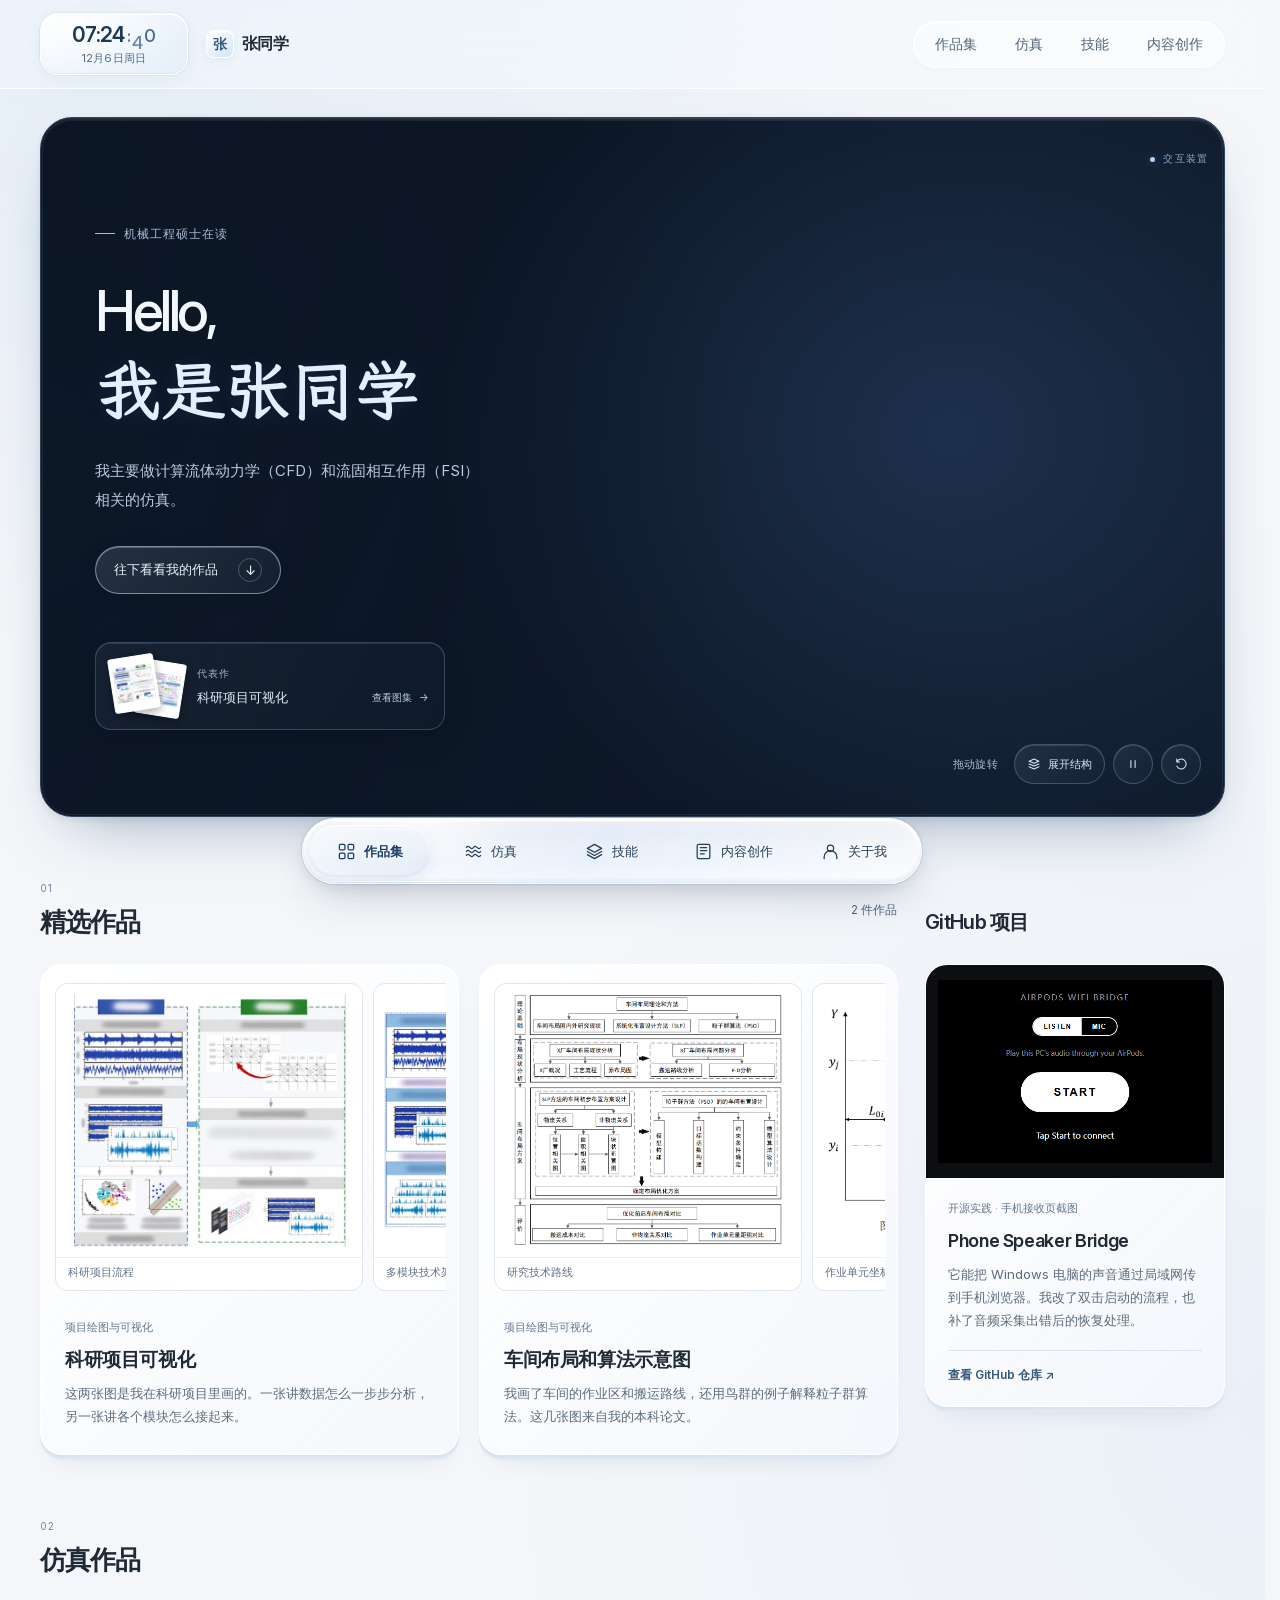
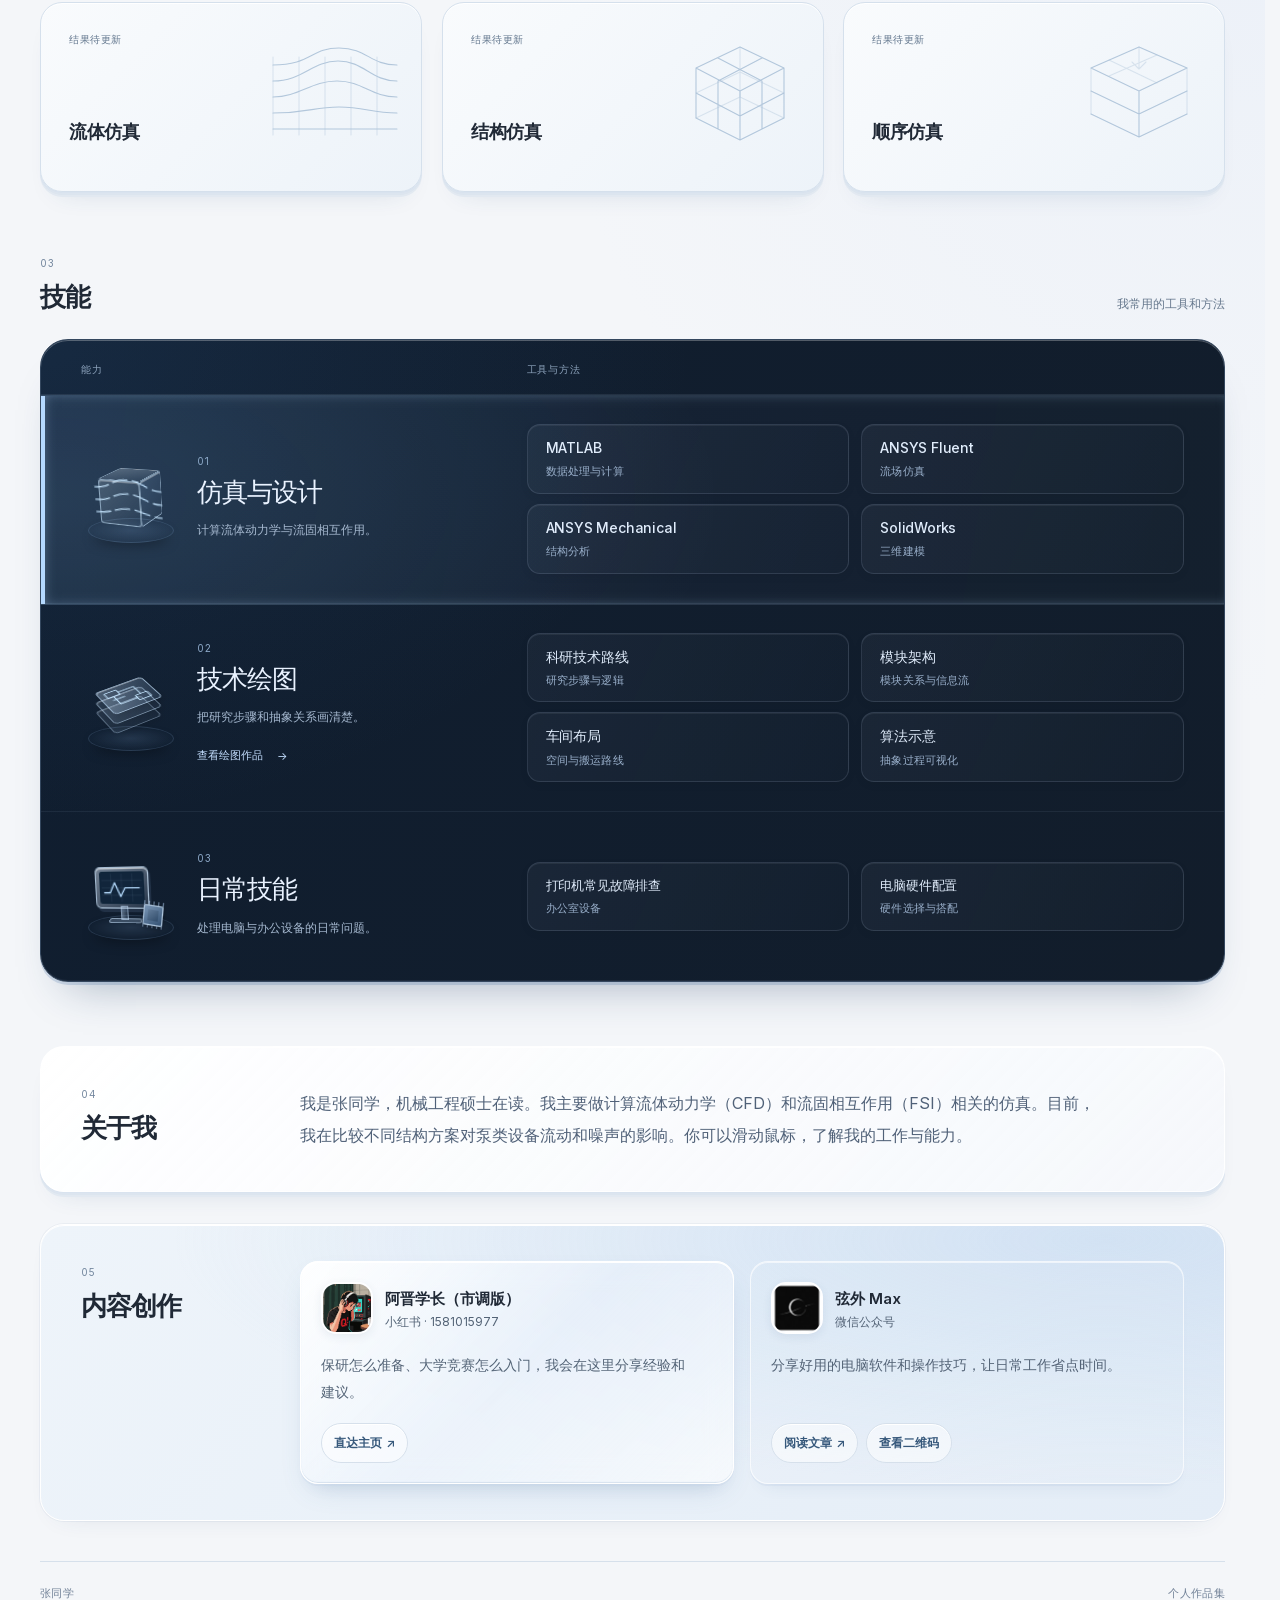
==== commit 28215b52: "Refine skills with clear tool roles and responsive glass highlighting" ====
--- a/index.html
+++ b/index.html
@@ -391,13 +391,13 @@
 }
 </style>
 <link rel="stylesheet" href="./image-viewer.css?v=morph-2">
-<link rel="stylesheet" href="./skills.css?v=skill-contrast-4">
 <link rel="stylesheet" href="./bottom-nav.css?v=bubble-10">
 <link rel="stylesheet" href="./site-clock.css?v=seconds-3">
 <link rel="stylesheet" href="./studio.css?v=1">
 <link rel="stylesheet" href="./skill-models.css?v=1">
 <link rel="stylesheet" href="./spatial.css?v=1">
 <link rel="stylesheet" href="./kinetic.css?v=1">
+<link rel="stylesheet" href="./skills.css?v=skills-5">
 </head>
 <body id="top">
 <a class="skip" href="#main">跳到主要内容</a>
@@ -491,19 +491,55 @@
   <div class="works-grid" id="simulation-grid"></div>
 </section>
 <section class="skills-section" id="skills" aria-labelledby="skills-title">
-  <div class="catalog-heading"><h2 id="skills-title">技能</h2></div>
+  <div class="catalog-heading"><h2 id="skills-title">技能</h2><p class="skills-caption">我常用的工具和方法</p></div>
   <div class="skill-sheet">
+    <div class="skill-sheet-head" aria-hidden="true"><span>能力</span><span>工具与方法</span></div>
     <section class="skill-row" id="analysis" aria-labelledby="analysis-title">
-      <h3 id="analysis-title"><span class="skill-icon" aria-hidden="true"><svg viewBox="0 0 24 24"><path d="M3 7c3-5 6 5 9 0s6 5 9 0M3 12c3-5 6 5 9 0s6 5 9 0M3 17c3-5 6 5 9 0s6 5 9 0"/></svg></span><span>仿真与设计</span></h3>
-      <ul class="skill-items" id="tools-title" aria-label="使用软件"><li>MATLAB</li><li>ANSYS Fluent</li><li>ANSYS Mechanical</li><li>SolidWorks</li></ul>
+      <div class="skill-ability">
+        <span class="skill-icon" aria-hidden="true"><svg viewBox="0 0 24 24"><path d="M3 7c3-5 6 5 9 0s6 5 9 0M3 12c3-5 6 5 9 0s6 5 9 0M3 17c3-5 6 5 9 0s6 5 9 0"/></svg></span>
+        <div>
+          <span class="skill-index" aria-hidden="true">01</span>
+          <h3 id="analysis-title">仿真与设计</h3>
+          <p class="skill-summary">计算流体动力学与流固相互作用。</p>
+        </div>
+      </div>
+      <ul class="skill-items" id="tools-title" aria-label="仿真与设计使用的软件">
+        <li><span class="skill-name">MATLAB</span><span class="skill-purpose">数据处理与计算</span></li>
+        <li><span class="skill-name">ANSYS Fluent</span><span class="skill-purpose">流场仿真</span></li>
+        <li><span class="skill-name">ANSYS Mechanical</span><span class="skill-purpose">结构分析</span></li>
+        <li><span class="skill-name">SolidWorks</span><span class="skill-purpose">三维建模</span></li>
+      </ul>
     </section>
     <section class="skill-row" id="visualization" aria-labelledby="visualization-title">
-      <h3 id="visualization-title"><span class="skill-icon" aria-hidden="true"><svg viewBox="0 0 24 24"><rect x="4" y="3" width="6" height="5" rx="1"/><rect x="14" y="16" width="6" height="5" rx="1"/><path d="M7 8v10h7M10 5h7v11M4 13h7"/></svg></span><span>技术绘图</span></h3>
-      <ul class="skill-items" aria-labelledby="visualization-title"><li>科研技术路线</li><li>模块架构</li><li>车间布局</li><li>算法示意</li></ul>
+      <div class="skill-ability">
+        <span class="skill-icon" aria-hidden="true"><svg viewBox="0 0 24 24"><rect x="4" y="3" width="6" height="5" rx="1"/><rect x="14" y="16" width="6" height="5" rx="1"/><path d="M7 8v10h7M10 5h7v11M4 13h7"/></svg></span>
+        <div>
+          <span class="skill-index" aria-hidden="true">02</span>
+          <h3 id="visualization-title">技术绘图</h3>
+          <p class="skill-summary">把研究步骤和抽象关系画清楚。</p>
+          <a class="skill-work-link" href="#works">查看绘图作品 <span aria-hidden="true">→</span></a>
+        </div>
+      </div>
+      <ul class="skill-items" aria-labelledby="visualization-title">
+        <li><span class="skill-name">科研技术路线</span><span class="skill-purpose">研究步骤与逻辑</span></li>
+        <li><span class="skill-name">模块架构</span><span class="skill-purpose">模块关系与信息流</span></li>
+        <li><span class="skill-name">车间布局</span><span class="skill-purpose">空间与搬运路线</span></li>
+        <li><span class="skill-name">算法示意</span><span class="skill-purpose">抽象过程可视化</span></li>
+      </ul>
     </section>
     <section class="skill-row" id="support" aria-labelledby="support-title">
-      <h3 id="support-title"><span class="skill-icon" aria-hidden="true"><svg viewBox="0 0 24 24"><rect x="3" y="4" width="18" height="12" rx="2"/><path d="M8 21h8m-4-5v5m-5-9 3-3 2 2 4-4"/></svg></span><span>日常技能</span></h3>
-      <ul class="skill-items" aria-labelledby="support-title"><li>打印机常见故障排查</li><li>电脑硬件配置</li></ul>
+      <div class="skill-ability">
+        <span class="skill-icon" aria-hidden="true"><svg viewBox="0 0 24 24"><rect x="3" y="4" width="18" height="12" rx="2"/><path d="M8 21h8m-4-5v5m-5-9 3-3 2 2 4-4"/></svg></span>
+        <div>
+          <span class="skill-index" aria-hidden="true">03</span>
+          <h3 id="support-title">日常技能</h3>
+          <p class="skill-summary">处理电脑与办公设备的日常问题。</p>
+        </div>
+      </div>
+      <ul class="skill-items" aria-labelledby="support-title">
+        <li><span class="skill-name">打印机常见故障排查</span><span class="skill-purpose">办公室设备</span></li>
+        <li><span class="skill-name">电脑硬件配置</span><span class="skill-purpose">硬件选择与搭配</span></li>
+      </ul>
     </section>
   </div>
 </section>
@@ -566,6 +602,7 @@
 <script src="./site-clock.js?v=seconds-3"></script>
 <script src="./studio.js?v=kinetic-4"></script>
 <script src="./skill-models.js?v=1"></script>
+<script src="./skills.js?v=1"></script>
 <script src="./spatial.js?v=2"></script>
 <script src="./kinetic-scene.js?v=1"></script>
 </body>
--- a/skills.css
+++ b/skills.css
@@ -1,39 +1,149 @@
-.skills-section { margin-top: 32px; scroll-margin-top: 24px; }
-.skills-section .catalog-heading h2 { font-size: 28px; line-height: 36px; }
-.skills-section .skill-sheet { margin-top: 20px; overflow: hidden; border: 1px solid #354e70; border-radius: 20px; background: radial-gradient(ellipse at 0% 0%, #3a74bd40, transparent 55%), linear-gradient(115deg, #192d49, #142135 72%); box-shadow: 0 16px 40px #172e4b1f, inset 0 1px 0 #ffffff1f; }
-.skills-section .skill-row { position: relative; display: grid; grid-template-columns: minmax(220px, .34fr) minmax(0, 1fr); align-items: center; gap: 16px 32px; padding: 32px; scroll-margin-top: 24px; transition: background .25s; }
-.skills-section .skill-row::before { position: absolute; inset: 24px auto 24px 0; width: 3px; border-radius: 0 3px 3px 0; background: #90c5ff; content: ""; opacity: .45; transform: scaleY(.7); transition: opacity .25s, transform .25s; }
-.skills-section .skill-row + .skill-row { border-top: 1px solid #ffffff14; }
-.skills-section .skill-row h3 { display: flex; align-items: center; gap: 14px; margin: 0; color: #f1f6ff; font-size: 23px; font-weight: 600; line-height: 32px; letter-spacing: -.01em; }
-.skills-section .skill-icon { display: grid; place-items: center; flex: none; width: 52px; height: 52px; border: 1px solid #b3d5ff4d; border-radius: 15px; color: #d6eaff; background: linear-gradient(140deg, #538bc547, #2a507c52); box-shadow: 0 4px 20px #08162833, inset 0 1px 0 #ffffff26; transition: transform .25s, box-shadow .25s; }
-.skills-section .skill-icon svg { width: 27px; height: 27px; fill: none; stroke: currentColor; stroke-width: 1.5; stroke-linecap: round; stroke-linejoin: round; }
-.skills-section .skill-items { display: grid; grid-template-columns: repeat(4, minmax(0, 1fr)); gap: 10px; margin: 0; padding: 0; list-style: none; color: #e0ecfb; font-size: 14px; font-weight: 500; line-height: 24px; }
-.skills-section .skill-items li { display: flex; align-items: center; min-width: 0; min-height: 54px; padding: 12px 14px; border: 1px solid #b6d2f32e; border-radius: 10px; background: linear-gradient(135deg, #ffffff12, #ffffff07); box-shadow: inset 0 1px 0 #ffffff0d, 0 2px 6px #08162814; overflow-wrap: anywhere; transition: background .25s, border-color .25s; }
-.skills-section #support .skill-items { grid-template-columns: repeat(2, minmax(0, 1fr)); }
+/* Ability on the left; concrete tools and methods on the right. */
+.skills-section { margin-top: 64px; scroll-margin-top: 84px; }
+.skills-section > .catalog-heading { align-items: flex-end; gap: 24px; }
+.skills-section .skills-caption { color: #66788d; font-size: 12px; line-height: 1.8; text-align: right; }
+.skills-section .skill-sheet {
+  --skill-y: 56px;
+  --skill-height: 220px;
+  position: relative;
+  isolation: isolate;
+  overflow: hidden;
+  margin-top: 24px;
+  border: 1px solid #34475e;
+  border-radius: 28px;
+  background: radial-gradient(ellipse 55% 75% at 0 0, #294c7340, transparent), linear-gradient(115deg, #101e30, #121d2b);
+  box-shadow: inset 0 1px 0 #ffffff47, inset 0 -1px 0 #b0c9ed12, 0 28px 44px -28px #19395e66, 0 3px 0 #d1dcea;
+}
+.skills-section .skill-sheet::before {
+  position: absolute;
+  z-index: -1;
+  top: var(--skill-y);
+  left: 0;
+  right: 0;
+  height: var(--skill-height);
+  border-block: 1px solid #bfddff1c;
+  background: radial-gradient(ellipse 58% 160% at 0 50%, #9fcfff1a, transparent), linear-gradient(100deg, #9ec5fb0a, #a9cfff03);
+  box-shadow: inset 4px 0 0 #b5d9ff, inset 5px 0 18px -10px #b5d9ff;
+  content: "";
+  pointer-events: none;
+  transition: top .5s cubic-bezier(.22,1,.36,1), height .5s cubic-bezier(.22,1,.36,1);
+}
+.skills-section .skill-sheet-head,
+.skills-section .skill-row { display: grid; grid-template-columns: minmax(280px, .9fr) minmax(0, 1.55fr); column-gap: 64px; }
+.skills-section .skill-sheet-head { padding: 20px 40px 16px; border-bottom: 1px solid #c5dcf518; color: #8ea4bd; font-size: 10px; line-height: 18px; letter-spacing: .08em; }
+.skills-section .skill-row { position: relative; align-items: center; min-height: 208px; padding: 28px 40px; scroll-margin-top: 84px; background: transparent; transition: none; }
+.skills-section .skill-row::before { display: none; }
+.skills-section .skill-row + .skill-row { border-top: 1px solid #c5dcf512; }
+.skills-section .skill-row:hover { background: transparent; }
+.skills-section .skill-ability { display: grid; grid-template-columns: 100px minmax(0, 1fr); align-items: center; gap: 16px; min-width: 0; }
+.skills-section .skill-index { display: block; margin-bottom: 8px; color: #8da9c8; font-size: 10px; line-height: 1; letter-spacing: .13em; font-variant-numeric: tabular-nums; }
+.skills-section .skill-row h3 { display: block; margin: 0; color: #e9f2ff; font-size: 26px; font-weight: 500; line-height: 1.4; letter-spacing: -.035em; }
+.skills-section .skill-summary { max-width: 20em; margin-top: 9px; color: #a5b8cf; font-size: 12px; line-height: 1.9; text-wrap: pretty; }
+.skills-section .skill-work-link { display: inline-flex; align-items: center; gap: 14px; min-height: 32px; margin-top: 11px; color: #c4dfff; font-size: 11px; text-decoration: none; }
+.skills-section .skill-work-link > span { transition: transform .25s; }
+.skills-section .skill-work-link:hover > span { transform: translateX(4px); }
+.skills-section .skill-work-link:focus-visible { outline-color: #c4dfff; border-radius: 4px; }
+.skills-section .skill-icon,
+.skills-section .skill-row:is(:hover, :focus-within) .skill-icon,
+.skills-section .skill-icon.skill-model {
+  display: grid;
+  place-items: center;
+  position: relative;
+  width: 100px;
+  height: 100px;
+  flex: none;
+  overflow: visible;
+  border: 0;
+  color: #c4e5ff;
+  background: none;
+  box-shadow: none;
+  transform: none;
+  perspective: 500px;
+}
+.skills-section .skill-icon > svg { width: 46px; height: 46px; fill: none; stroke: currentColor; stroke-width: 1.1; }
+.skills-section .skill-icon .model-scene { width: 76px; height: 76px; inset: 12px; scale: 1.2; }
+.skills-section .model-platform { inset: auto 7px 6px; height: 25px; background: radial-gradient(ellipse, #9dcaff21, #75b9ff03 70%); }
+.skills-section .skill-items,
+.skills-section #support .skill-items { display: grid; grid-template-columns: repeat(2, minmax(0, 1fr)); gap: 10px 12px; margin: 0; padding: 0; list-style: none; }
+.skills-section .skill-items li {
+  display: flex;
+  flex-direction: column;
+  justify-content: center;
+  align-items: flex-start;
+  position: relative;
+  min-width: 0;
+  min-height: 68px;
+  padding: 13px 18px;
+  border: 1px solid #cce0fa21;
+  border-radius: 13px;
+  color: #e0ecfb;
+  background: linear-gradient(115deg, #d5e7ff0c, #d5e7ff03);
+  box-shadow: inset 0 1px 0 #ffffff0f, 0 3px 8px #020b1c0d;
+  overflow-wrap: anywhere;
+  transition: background .25s, border-color .25s, box-shadow .25s, transform .3s cubic-bezier(.22,1,.36,1);
+}
+.skills-section .skill-name { font-size: 14px; line-height: 1.45; font-weight: 500; letter-spacing: -.015em; }
+.skills-section .skill-purpose { margin-top: 5px; color: #99afca; font-size: 11px; line-height: 1.5; letter-spacing: .015em; }
+.skills-section #support { min-height: 170px; }
+.skills-section #support .skill-name { font-size: 13px; }
+.skills-section .skill-row[data-glass]::after { background: radial-gradient(ellipse 380px 180px at var(--light-x, 50%) var(--light-y, 0%), #b4d9ff0d, transparent 80%); }
 @media (hover: hover) and (pointer: fine) {
-  .skills-section .skill-row:hover { background: #4684c929; }
-  .skills-section .skill-row:hover::before { opacity: 1; transform: scaleY(1); }
-  .skills-section .skill-row:hover .skill-icon { transform: translateY(-2px) rotate(-3deg); box-shadow: 0 6px 24px #70adfa29, inset 0 1px 0 #ffffff59; }
-  .skills-section .skill-row:hover .skill-items li { background: #90bfff1f; border-color: #a1ceff66; }
+  .skills-section .skill-row:hover .skill-items li { background: linear-gradient(115deg, #d5e7ff0f, #d5e7ff05); border-color: #cce0fa2e; }
+  .skills-section .skill-row .skill-items li:hover { transform: translateY(-3px); border-color: #cde6ff80; background: linear-gradient(125deg, #cae3ff26, #bad7ff0c); box-shadow: inset 0 1px 0 #ffffff40, 0 8px 18px #020b1c33; }
 }
-@media (max-width: 1000px) {
-  .skills-section .skill-items { grid-template-columns: repeat(2, minmax(0, 1fr)); }
+@media (max-width: 1100px) {
+  .skills-section .skill-sheet-head, .skills-section .skill-row { grid-template-columns: minmax(250px, .95fr) minmax(0, 1.4fr); column-gap: 30px; padding-inline: 28px; }
+  .skills-section .skill-ability { grid-template-columns: 84px minmax(0,1fr); gap: 12px; }
+  .skills-section .skill-icon, .skills-section .skill-icon.skill-model, .skills-section .skill-row:is(:hover, :focus-within) .skill-icon { width: 84px; height: 84px; }
+  .skills-section .skill-icon .model-scene { inset: 4px; scale: 1.05; }
+  .skills-section .skill-row h3 { font-size: 23px; }
+  .skills-section .skill-items li { padding-inline: 14px; }
+  .skills-section .skill-name { font-size: 13px; }
 }
-@media (max-width: 760px) {
-  .skills-section .skill-row { grid-template-columns: 112px minmax(0, 1fr); gap: 20px; padding: 24px; }
-  .skills-section .skill-row h3 { flex-direction: column; align-items: flex-start; gap: 10px; }
-  .skills-section .skill-items { gap: 8px; }
+@media (max-width: 800px) {
+  .skills-section .skill-sheet-head, .skills-section .skill-row { grid-template-columns: minmax(190px,.95fr) minmax(0,1.4fr); column-gap: 24px; padding-inline: 24px; }
+  .skills-section .skill-ability { grid-template-columns: 1fr; gap: 10px; }
+  .skills-section .skill-row h3 { font-size: 23px; }
+  .skills-section .skill-items li { min-height: 76px; padding-inline: 13px; }
+  .skills-section .skill-sheet-head { padding-block: 16px; }
+  .skills-section .skill-row { padding-block: 26px; }
+  .skills-section .skill-summary { max-width: 15em; }
+  .skills-section #support { min-height: 208px; }
 }
-@media (max-width: 480px) {
-  .skills-section .skill-sheet { margin-top: 16px; }
-  .skills-section .skill-row { grid-template-columns: 88px minmax(0, 1fr); gap: 12px; padding: 20px 16px; }
-  .skills-section .skill-row h3 { font-size: 17px; line-height: 26px; }
-  .skills-section .skill-icon { width: 40px; height: 40px; border-radius: 12px; }
-  .skills-section .skill-icon svg { width: 20px; height: 20px; }
-  .skills-section .skill-items, .skills-section #support .skill-items { grid-template-columns: 1fr; font-size: 13px; line-height: 24px; }
-  .skills-section .skill-items li { min-height: 40px; padding: 8px 10px; }
+@media (max-width: 600px) {
+  .skills-section { margin-top: 44px; }
+  .skills-section > .catalog-heading { align-items: flex-end; gap: 16px; }
+  .skills-section .skills-caption { font-size: 11px; }
+  .skills-section .skill-sheet { margin-top: 20px; border-radius: 22px; }
+  .skills-section .skill-sheet-head, .skills-section .skill-row { grid-template-columns: 96px minmax(0,1fr); column-gap: 20px; padding-inline: 22px; }
+  .skills-section .skill-sheet-head { font-size: 9px; padding-block: 14px; }
+  .skills-section .skill-row { align-items: start; padding-block: 26px; }
+  .skills-section .skill-ability { gap: 12px; }
+  .skills-section .skill-icon, .skills-section .skill-icon.skill-model, .skills-section .skill-row:is(:hover, :focus-within) .skill-icon { width: 66px; height: 66px; }
+  .skills-section .skill-icon .model-scene { inset: -5px; scale: .87; }
+  .skills-section .model-platform { inset: auto 0 0; height: 20px; }
+  .skills-section .skill-row h3 { font-size: 18px; line-height: 1.6; letter-spacing: -.04em; }
+  .skills-section .skill-index { margin-bottom: 7px; font-size: 9px; }
+  .skills-section .skill-summary { font-size: 10px; line-height: 1.9; margin-top: 7px; }
+  .skills-section .skill-work-link { gap: 5px; font-size: 10px; margin-top: 8px; }
+  .skills-section .skill-items, .skills-section #support .skill-items { grid-template-columns: 1fr; gap: 8px; }
+  .skills-section .skill-items li { min-height: 62px; padding: 11px 14px; border-radius: 10px; }
+  .skills-section .skill-name, .skills-section #support .skill-name { font-size: 12px; }
+  .skills-section .skill-purpose { font-size: 10px; margin-top: 4px; }
+  .skills-section #support { min-height: 224px; }
+}
+@media (max-width: 360px) {
+  .skills-section .skill-sheet-head, .skills-section .skill-row { grid-template-columns: 85px minmax(0,1fr); column-gap: 14px; padding-inline: 17px; }
+  .skills-section .skill-row h3 { font-size: 17px; }
+  .skills-section .skill-items li { padding-inline: 10px; }
+  .skills-section .skill-name, .skills-section #support .skill-name { font-size: 11px; }
 }
 @media (prefers-reduced-motion: reduce) {
-  .skills-section .skill-row, .skills-section .skill-row::before, .skills-section .skill-icon, .skills-section .skill-items li { transition: none; }
-  .skills-section .skill-row:hover .skill-icon { transform: none; }
+  .skills-section .skill-sheet::before, .skills-section .skill-work-link > span, .skills-section .skill-items li { transition: none; }
+  .skills-section .skill-row .skill-items li:hover, .skills-section .skill-work-link:hover > span { transform: none; }
 }
+@media (prefers-reduced-transparency: reduce), (prefers-contrast: more) {
+  .skills-section .skill-items li { background: #1e3048; border-color: #8195ae; }
+  .skills-section .skill-purpose, .skills-section .skill-summary { color: #c3d1e2; }
+  .skills-section .skill-sheet::before { background: #21334d; box-shadow: inset 4px 0 0 #c5e4ff; }
+}
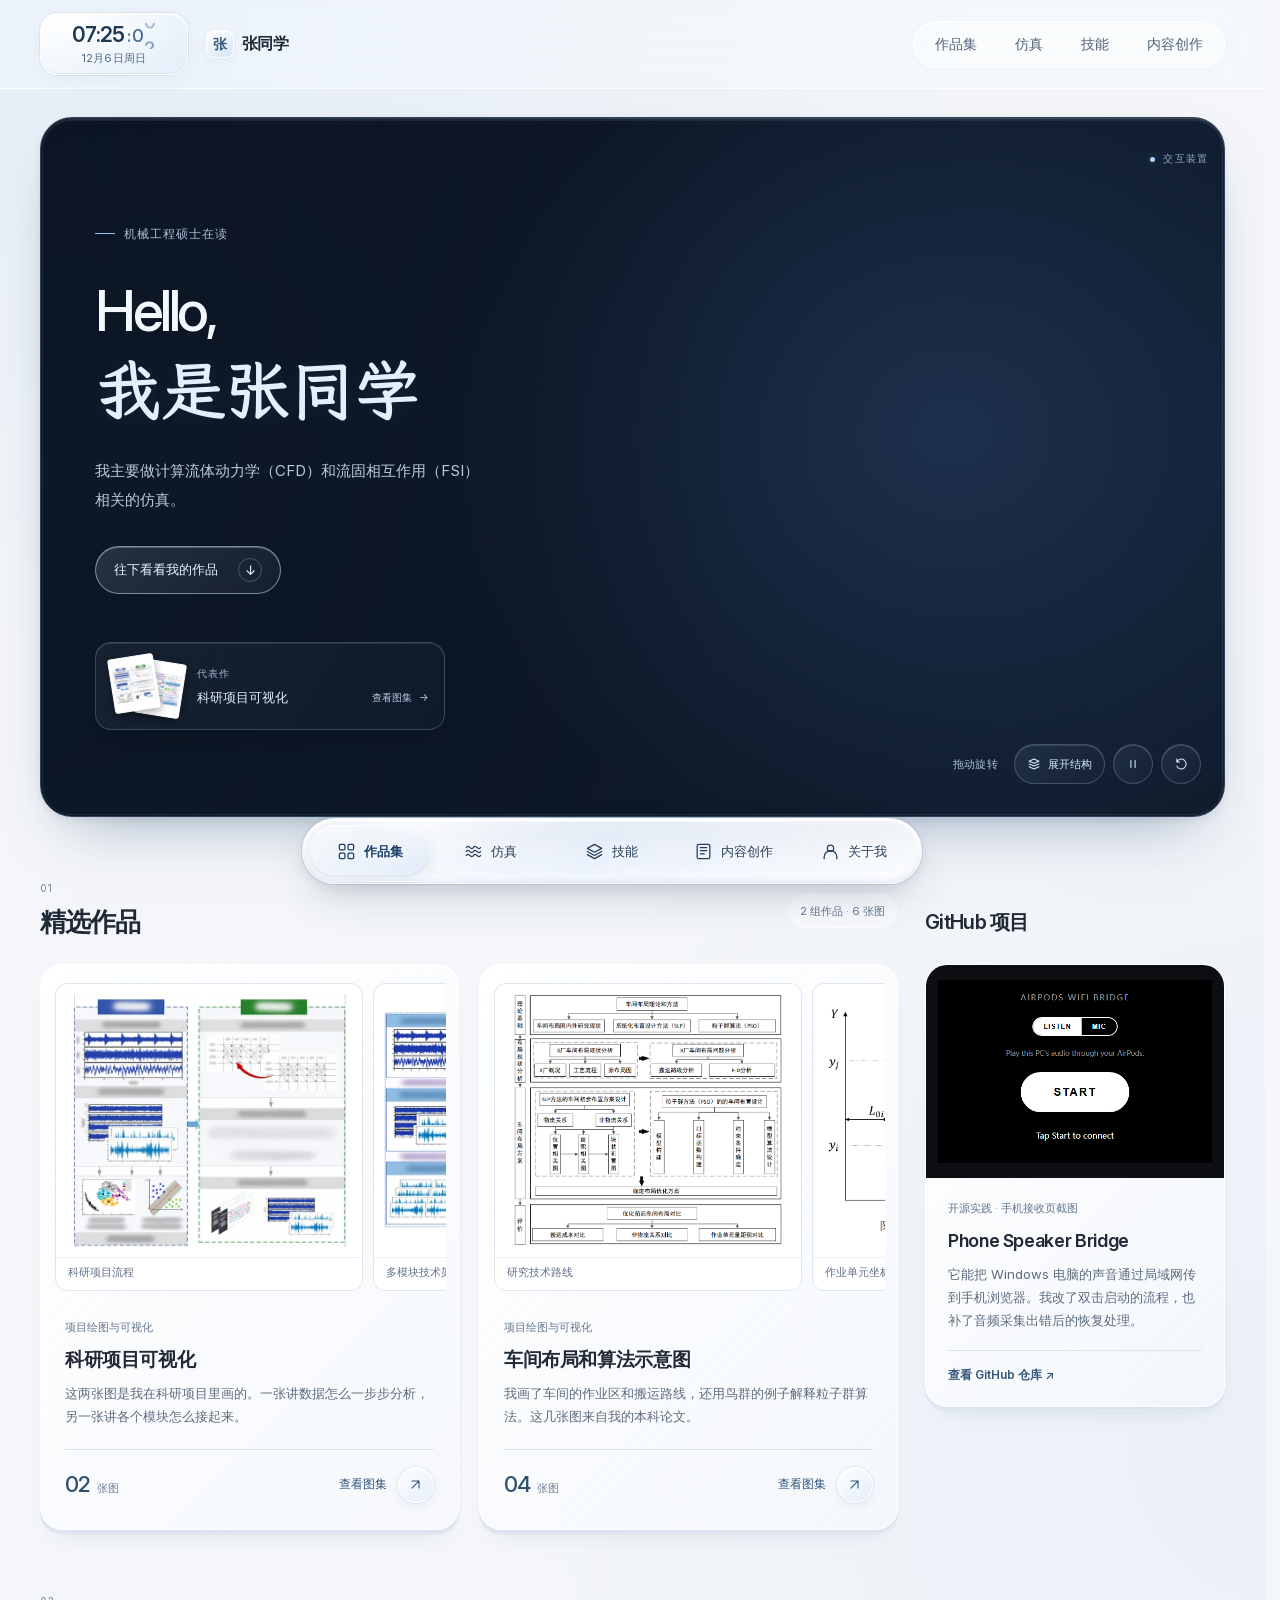
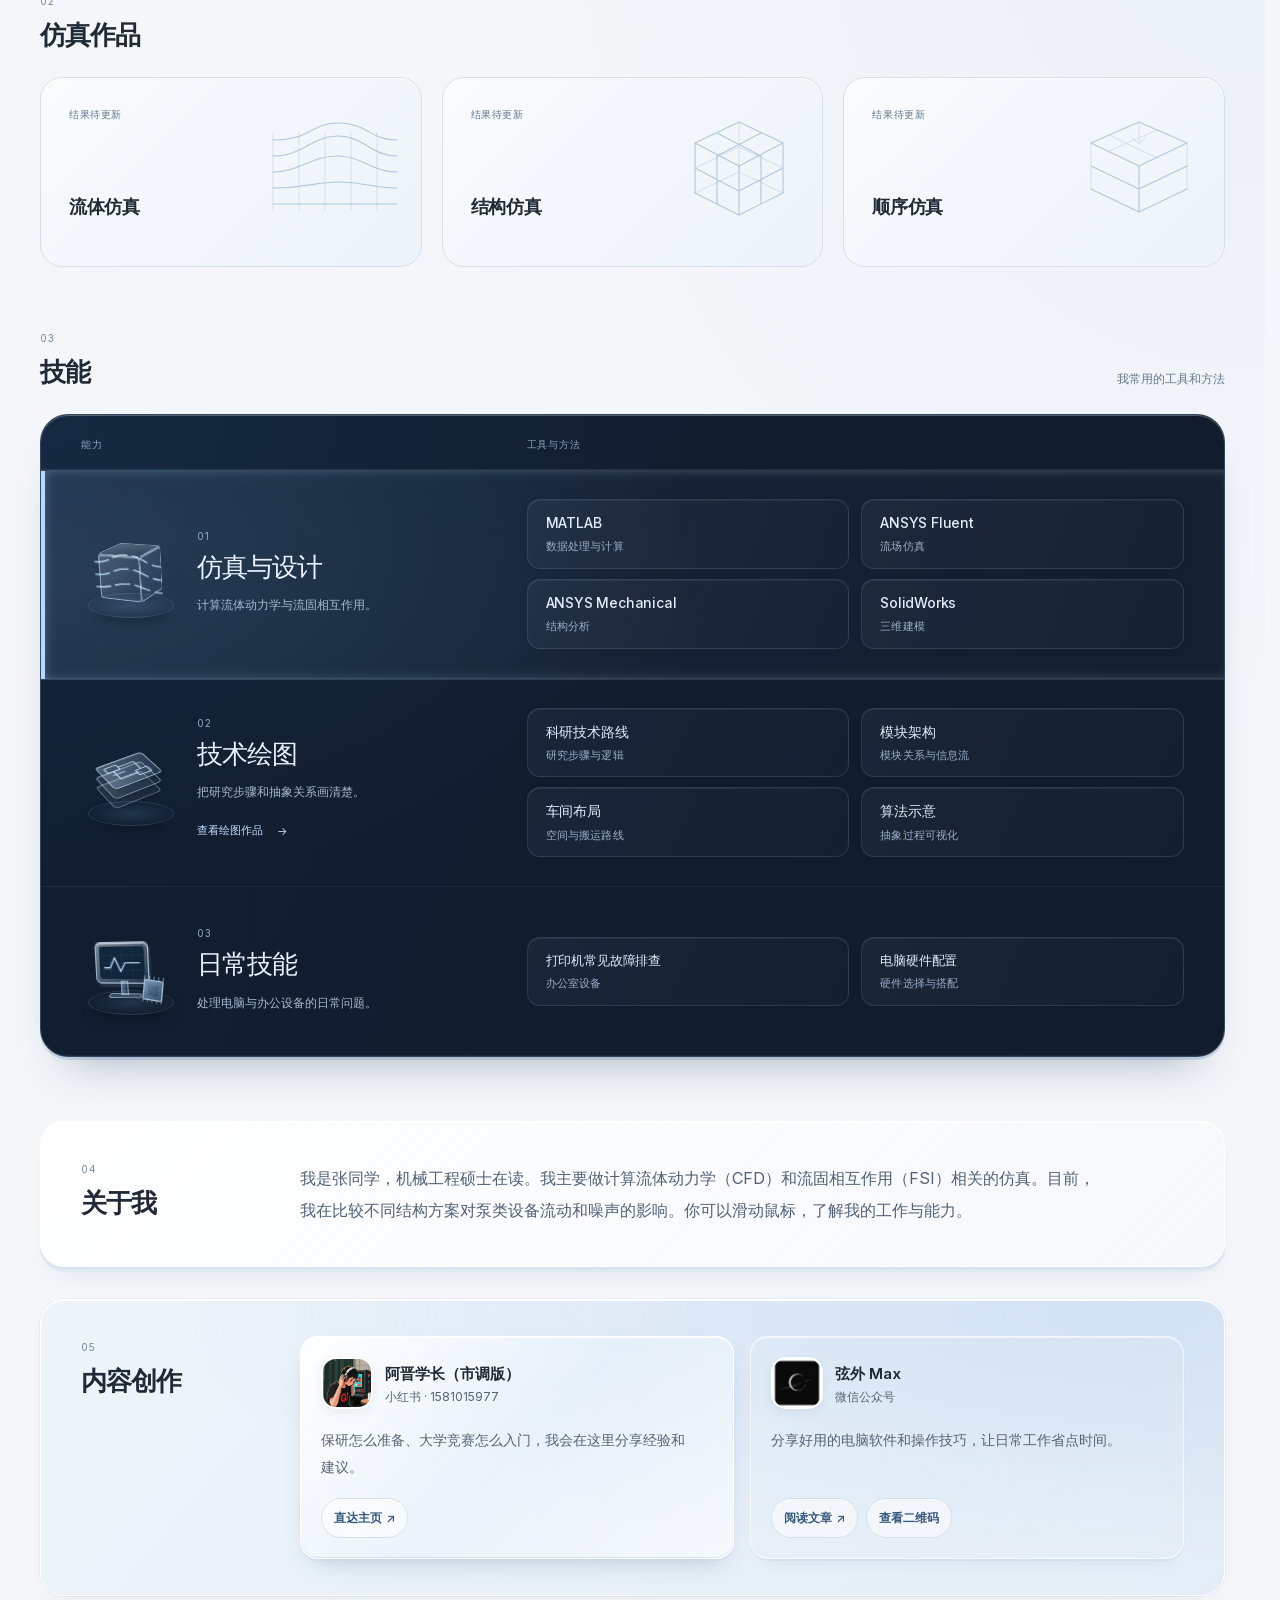
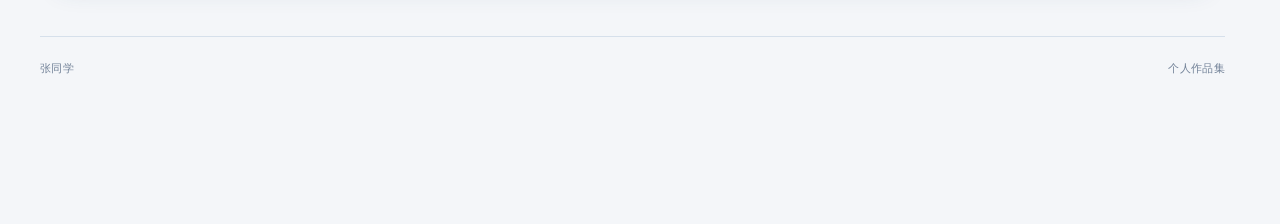
==== commit c554ded4: "Polish gallery entries and pause previews when inactive" ====
--- a/index.html
+++ b/index.html
@@ -393,7 +393,7 @@
 <link rel="stylesheet" href="./image-viewer.css?v=morph-2">
 <link rel="stylesheet" href="./bottom-nav.css?v=bubble-10">
 <link rel="stylesheet" href="./site-clock.css?v=seconds-3">
-<link rel="stylesheet" href="./studio.css?v=1">
+<link rel="stylesheet" href="./studio.css?v=collections-2">
 <link rel="stylesheet" href="./skill-models.css?v=1">
 <link rel="stylesheet" href="./spatial.css?v=1">
 <link rel="stylesheet" href="./kinetic.css?v=1">
@@ -596,14 +596,14 @@
 <button class="back-to-top" id="back-to-top" type="button" aria-label="回到顶部" hidden>↑</button>
 </div>
 <script src="./works.js"></script>
-<script src="./portfolio.js"></script>
+<script src="./portfolio.js?v=collections-2"></script>
 <script src="./image-viewer.js?v=morph-3"></script>
 <script src="./bottom-nav.js?v=bubble-10"></script>
 <script src="./site-clock.js?v=seconds-3"></script>
 <script src="./studio.js?v=kinetic-4"></script>
 <script src="./skill-models.js?v=1"></script>
 <script src="./skills.js?v=1"></script>
-<script src="./spatial.js?v=2"></script>
+<script src="./spatial.js?v=3"></script>
 <script src="./kinetic-scene.js?v=1"></script>
 </body>
 </html>
--- a/studio.css
+++ b/studio.css
@@ -65,7 +65,7 @@
 .catalog-heading { align-items: center; }
 .catalog-heading h2, .skills-section .catalog-heading h2, .creator-intro h2 { font-size: 26px; line-height: 36px; font-weight: 600; letter-spacing: -.035em; }
 [data-section-number]::before { display: block; margin-bottom: 9px; color: #72869d; font: 400 10px/14px var(--font-ui); letter-spacing: .14em; content: attr(data-section-number); }
-.result-count { font-size: 12px; }
+.result-count { padding: 7px 11px; border: 1px solid #fff; border-radius: 999px; background: #ffffff70; color: #60758d; font-size: 11px; line-height: 18px; white-space: nowrap; }
 .works-grid { gap: 20px; margin-top: 24px; }
 .project { border-color: #ffffffed; border-radius: 22px; background: linear-gradient(135deg, #fffffff0, #f6f9fdab); box-shadow: 0 0 0 1px #57728b0f, 0 10px 30px -18px #29456b30, inset 0 1px 0 #fff; }
 .project-gallery, .github-card { transition: box-shadow .35s, border-color .35s, transform .35s var(--studio-ease); }
@@ -77,6 +77,20 @@
 .project-gallery .project-thumbnail img { aspect-ratio: 1.12; padding: 10px; }
 .project-gallery .project-thumbnail span { padding: 7px 12px 10px; border-top: 1px solid #edf1f6; color: #61728a; font-size: 11px; }
 .project-gallery .project-body { padding: 20px 24px 26px; }
+/* A clear gallery entry without adding another button or navigation step. */
+.project-gallery .project-body { display: flex; flex: 1; flex-direction: column; }
+.project-gallery-footer { display: flex; align-items: center; justify-content: space-between; gap: 16px; padding-top: 17px; margin-top: auto; border-top: 1px solid #d7e2ef; }
+.project-gallery .project-summary { margin-bottom: 21px; }
+.project-gallery-count { display: inline-flex; align-items: baseline; gap: 7px; color: #6b7d93; font-size: 11px; white-space: nowrap; }
+.project-gallery-count strong { color: #314e6d; font-size: 22px; line-height: 1; font-weight: 500; letter-spacing: -.05em; font-variant-numeric: tabular-nums; }
+.project-gallery-open { display: inline-flex; align-items: center; gap: 11px; color: #2e527a; font-size: 12px; font-weight: 500; white-space: nowrap; }
+.project-gallery-arrow { display: grid; place-items: center; width: 36px; height: 36px; border: 1px solid #fff; border-radius: 50%; background: linear-gradient(140deg, #fff, #e3edf9); box-shadow: inset 0 1px 0 #fff, 0 0 0 1px #a9c0db45, 0 4px 10px #274e7310; transition: background .3s, box-shadow .3s; }
+.project-gallery-arrow svg { width: 17px; height: 17px; fill: none; stroke: currentColor; stroke-width: 1.5; stroke-linecap: round; stroke-linejoin: round; transition: transform .35s var(--studio-ease); }
+.project-gallery:focus-within .project-gallery-arrow { background: #dceafb; box-shadow: inset 0 1px 0 #fff, 0 0 0 1px #86a7ce70, 0 5px 14px #274e7320; }
+@media (hover: hover) and (pointer: fine) {
+  .project-gallery:hover .project-gallery-arrow { background: #dceafb; box-shadow: inset 0 1px 0 #fff, 0 0 0 1px #86a7ce70, 0 5px 14px #274e7320; }
+  .project-gallery:hover .project-gallery-arrow svg { transform: translate(2px, -2px); }
+}
 .project-category { color: #62768d; font-size: 11px; }
 .project h3 { margin-top: 10px; font-size: 19px; line-height: 29px; letter-spacing: -.02em; }
 .project-summary, .github-description { color: #5c6c7d; font-size: 13px; line-height: 23px; }
@@ -188,9 +202,10 @@
   .github-card .project-link { grid-template-columns: 1fr; }
   .github-card .github-cover { aspect-ratio: 1.8; min-height: 0; padding: 12px 24px; }
   .github-card .project-body { padding: 24px; }
-  .simulation-placeholder { min-height: 150px; }
-  .simulation-placeholder h3 { margin-top: 44px; }
-  .simulation-glyph { width: 144px; top: 18px; right: 20px; }
+  .simulation-placeholder { min-height: 104px; }
+  .simulation-placeholder .project-body { padding: 19px 22px; padding-right: 105px; }
+  .simulation-placeholder h3 { margin-top: 10px; font-size: 17px; line-height: 26px; }
+  .simulation-glyph { width: 84px; height: 70px; top: 17px; right: 18px; opacity: .62; }
   .skills-section .skill-sheet { border-radius: 22px; }
   .skills-section .skill-row { grid-template-columns: 88px minmax(0, 1fr); gap: 16px; padding: 24px 20px; }
   .skills-section .skill-row h3 { font-size: 17px; }
@@ -214,7 +229,8 @@
   .creator-channel-heading { gap: 9px; }
 }
 @media (prefers-reduced-motion: reduce) {
-  .hero-proof, .proof-art img, .hero-cta > span, .proof-note > span, .project-gallery, .github-card, .skills-section .skill-items li, [data-glass]::after { transition: none; }
+  .hero-proof, .proof-art img, .hero-cta > span, .proof-note > span, .project-gallery, .github-card, .skills-section .skill-items li, [data-glass]::after, .project-gallery-arrow, .project-gallery-arrow svg { transition: none; }
+  .project-gallery:hover .project-gallery-arrow svg { transform: none; }
   .hero-proof, .project-gallery:hover, .github-card:hover, .skills-section .skill-items li:hover, .hero-cta:hover > span, .hero-proof:hover .proof-note > span { transform: none; }
   .hero-proof:is(:hover, :focus-visible) .proof-art img:first-child { transform: rotate(-7deg) translate(3%, 0); }
   .hero-proof:is(:hover, :focus-visible) .proof-art img:last-child { transform: rotate(7deg) translate(0, 2%); }
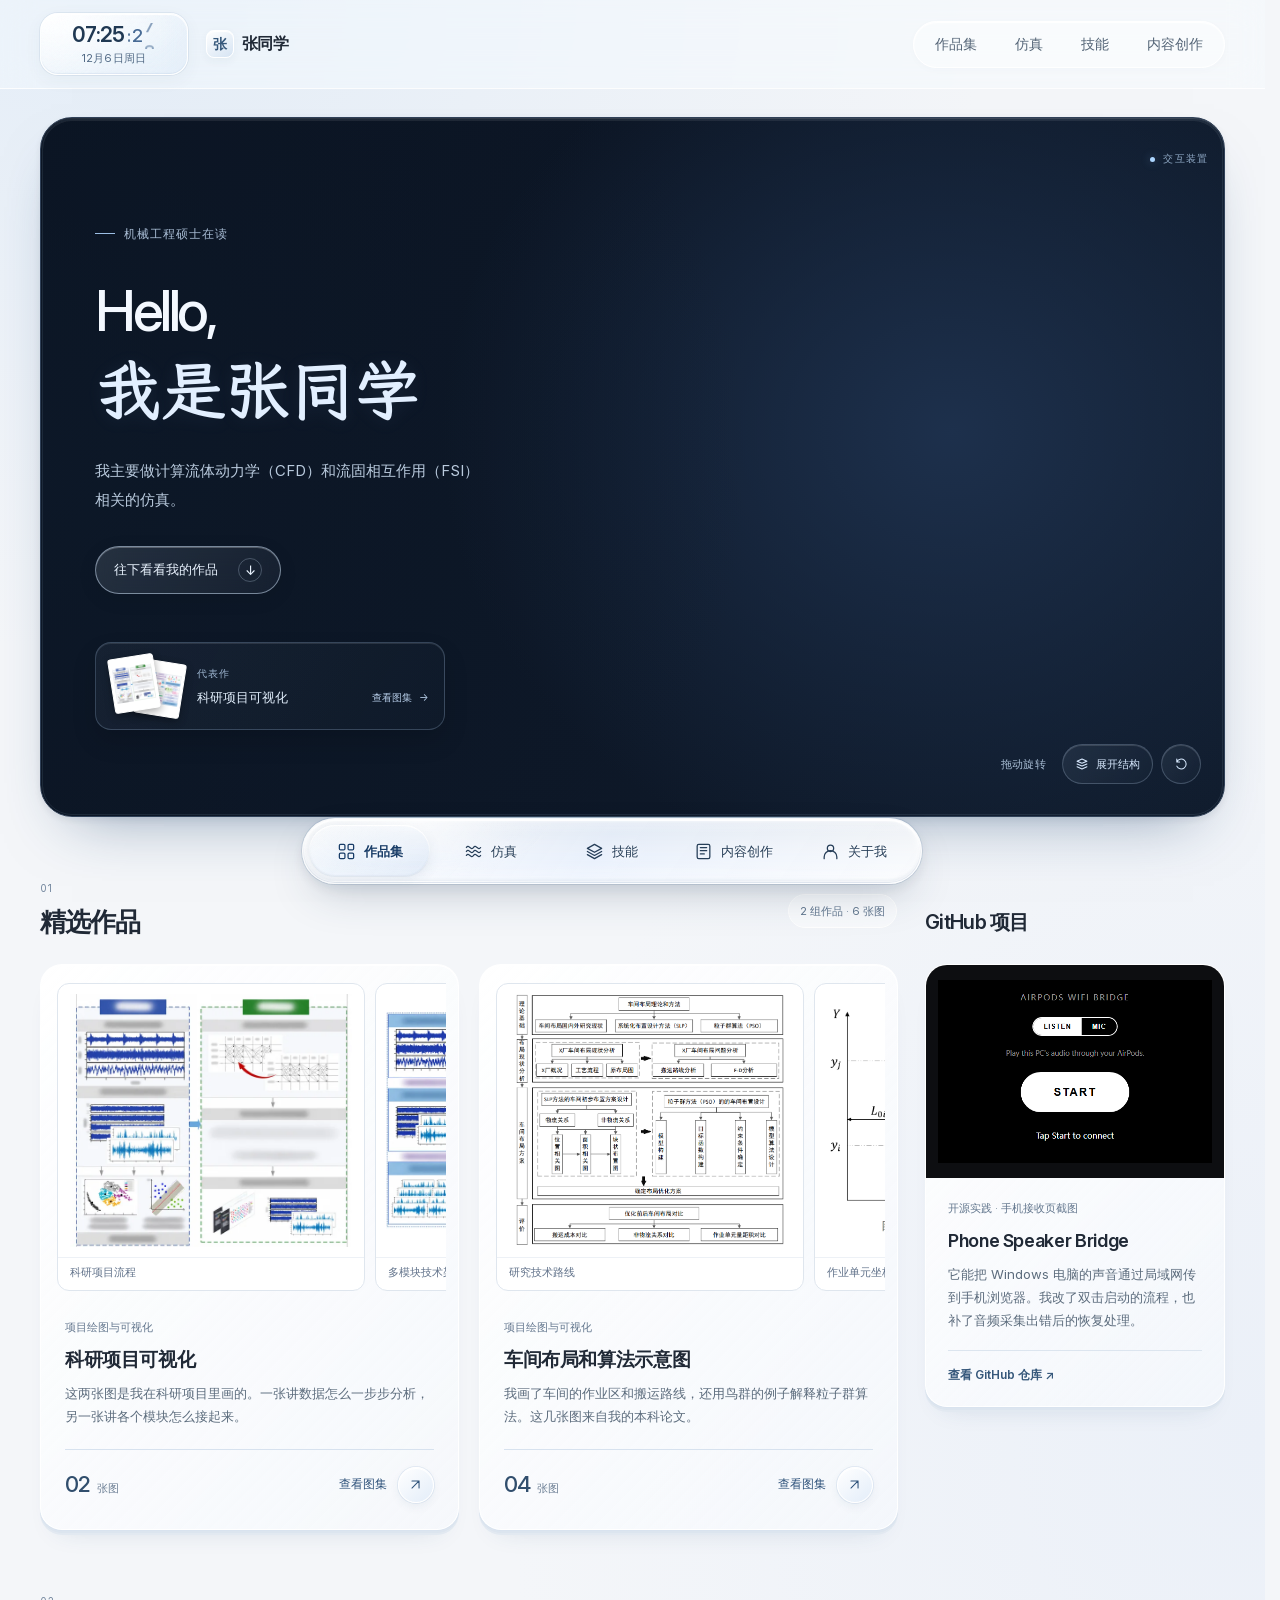
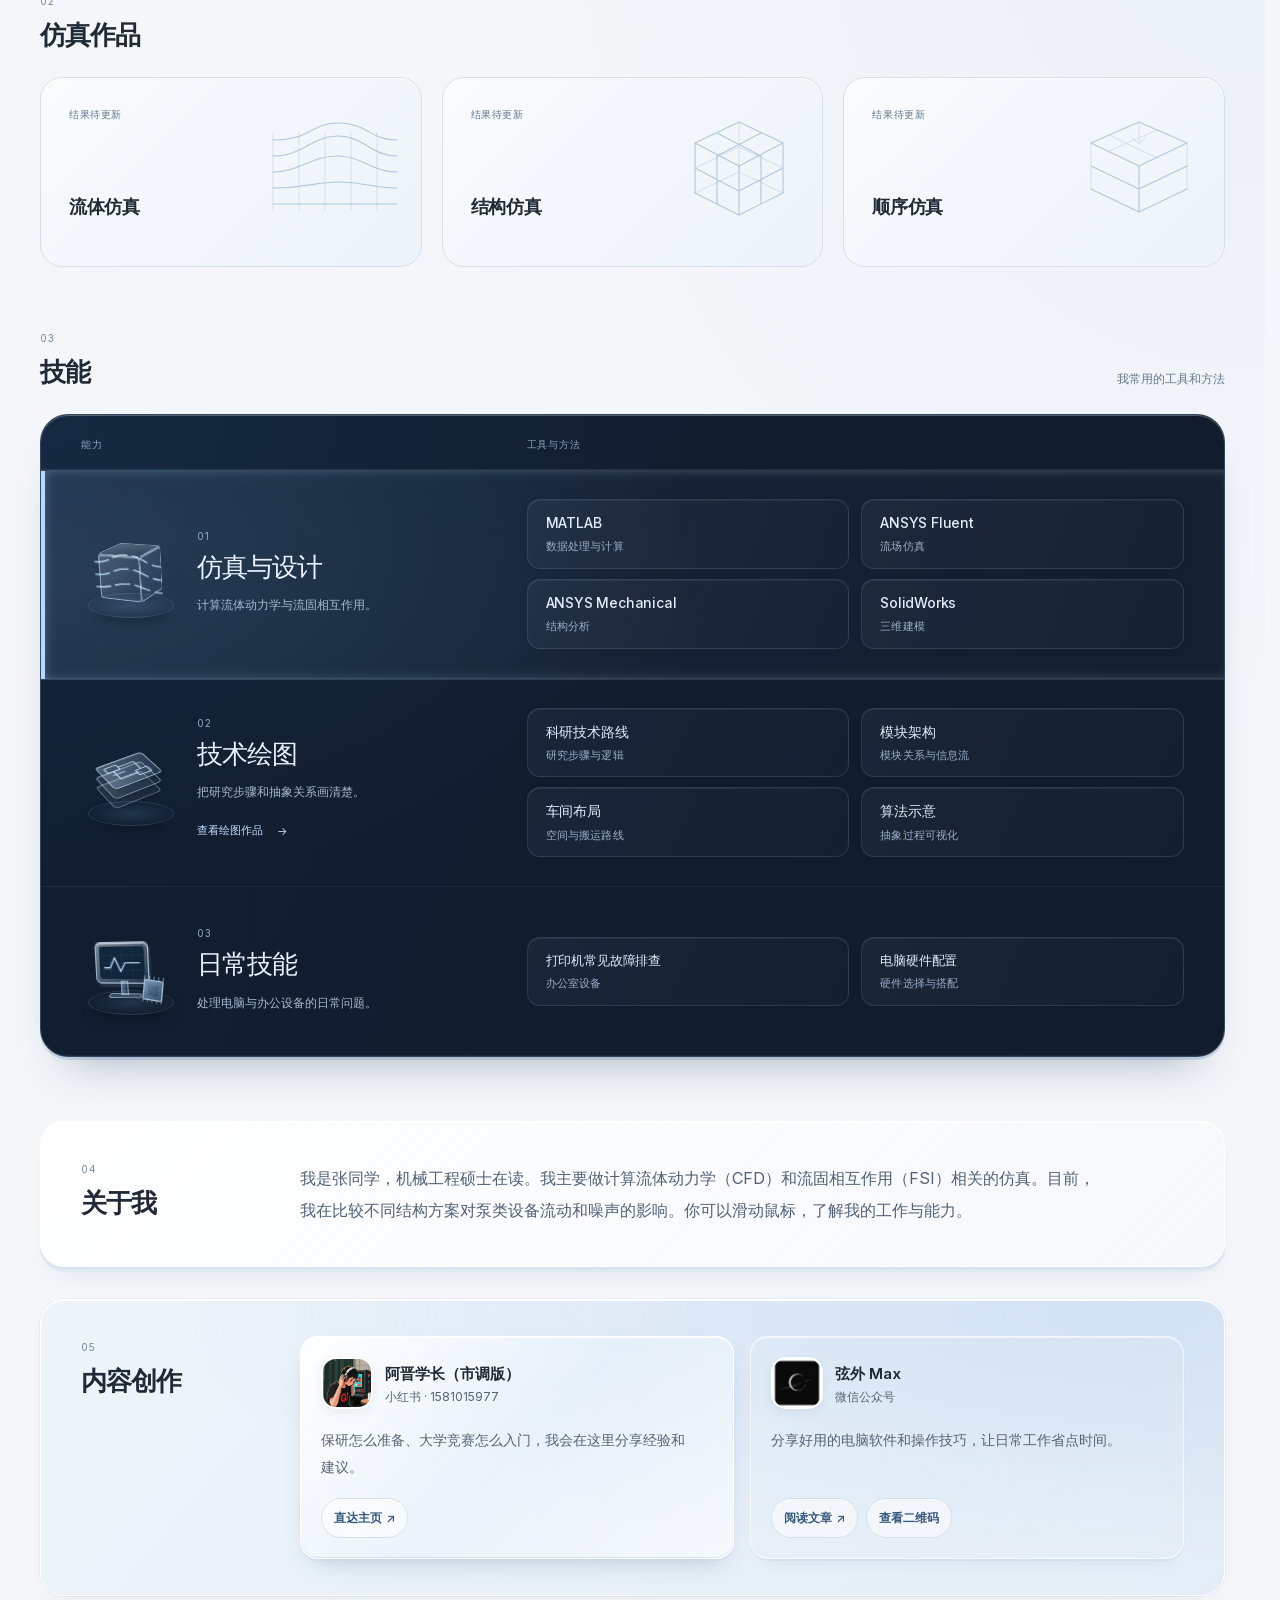
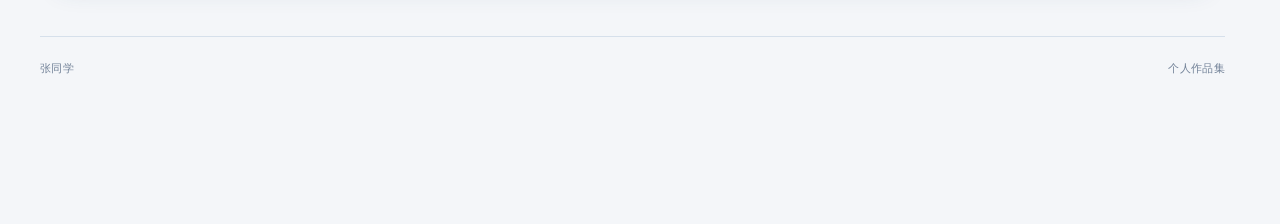
==== commit dbae9db4: "Remove playback control from homepage interactive sculpture" ====
--- a/index.html
+++ b/index.html
@@ -396,7 +396,7 @@
 <link rel="stylesheet" href="./studio.css?v=collections-2">
 <link rel="stylesheet" href="./skill-models.css?v=1">
 <link rel="stylesheet" href="./spatial.css?v=1">
-<link rel="stylesheet" href="./kinetic.css?v=1">
+<link rel="stylesheet" href="./kinetic.css?v=2">
 <link rel="stylesheet" href="./skills.css?v=skills-5">
 </head>
 <body id="top">
@@ -431,7 +431,6 @@
     <div class="kinetic-tools" hidden>
       <span class="kinetic-hint">拖动旋转</span>
       <button class="kinetic-button" type="button" data-action="expand" aria-pressed="false"><svg viewBox="0 0 20 20" aria-hidden="true"><path d="m3 6 7-3 7 3-7 3-7-3Zm0 4 7 3 7-3M3 14l7 3 7-3"/></svg><span>展开结构</span></button>
-      <button class="kinetic-button" type="button" data-action="pause" aria-pressed="false" aria-label="暂停自动转动"><svg class="pause-icon" viewBox="0 0 20 20" aria-hidden="true"><path d="M7 5v10M13 5v10"/></svg><svg class="play-icon" viewBox="0 0 20 20" aria-hidden="true"><path d="m7 4 9 6-9 6V4Z"/></svg></button>
       <button class="kinetic-button" type="button" data-action="reset" aria-label="恢复初始视角"><svg viewBox="0 0 20 20" aria-hidden="true"><path d="M4 7a7 7 0 1 1 0 6M4 3v4h4"/></svg></button>
     </div>
   </div>
@@ -604,6 +603,6 @@
 <script src="./skill-models.js?v=1"></script>
 <script src="./skills.js?v=1"></script>
 <script src="./spatial.js?v=3"></script>
-<script src="./kinetic-scene.js?v=1"></script>
+<script src="./kinetic-scene.js?v=2"></script>
 </body>
 </html>
--- a/kinetic.css
+++ b/kinetic.css
@@ -33,9 +33,6 @@
 .kinetic-button:focus-visible { outline: 2px solid #c9e5ff; outline-offset: 4px; }
 .kinetic-button:disabled { opacity: .5; cursor: default; }
 .kinetic-button svg { width: 14px; height: 14px; fill: none; stroke: currentColor; stroke-width: 1.5; stroke-linecap: round; stroke-linejoin: round; }
-.kinetic-button[data-action="pause"] { padding: 0; }
-.kinetic-button .play-icon, .kinetic-button[aria-pressed="true"] .pause-icon { display: none; }
-.kinetic-button[aria-pressed="true"] .play-icon { display: block; }
 .kinetic-hero > [data-image-gallery] {
   position: relative;
   z-index: 4;
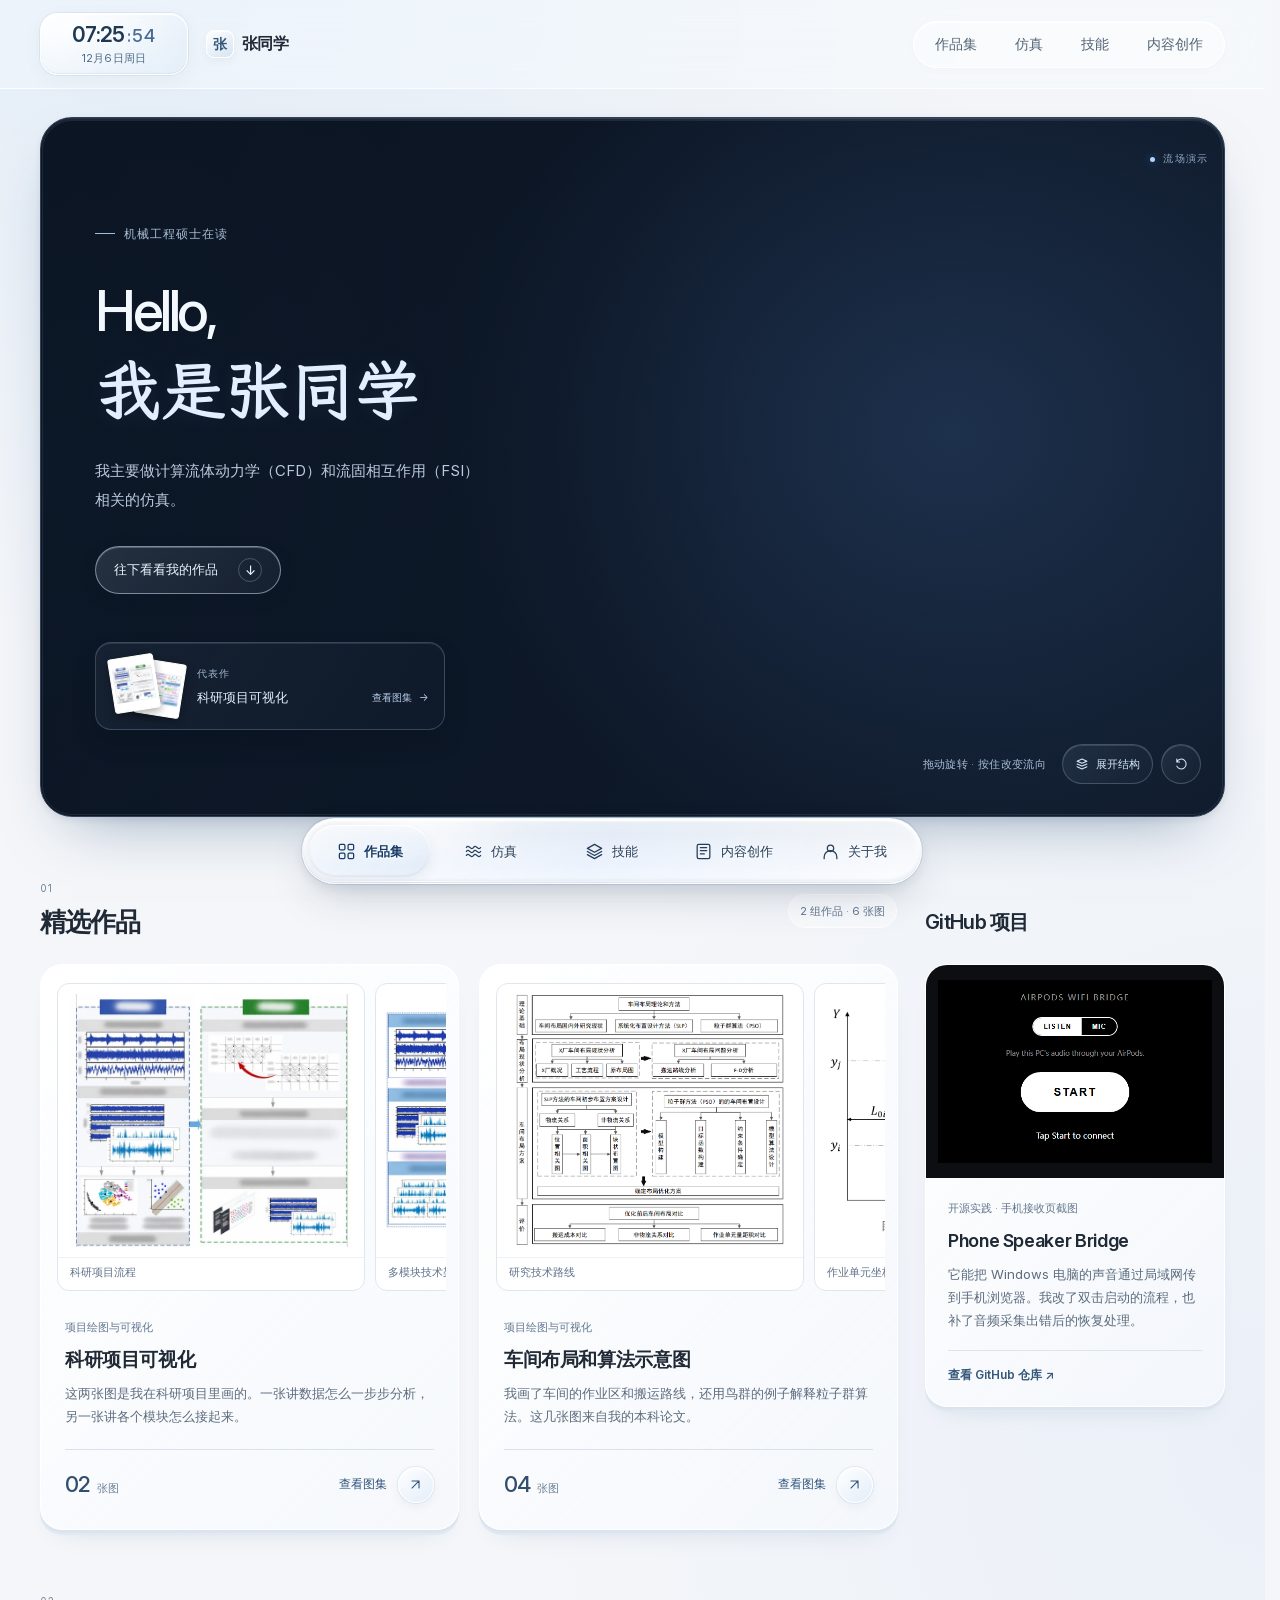
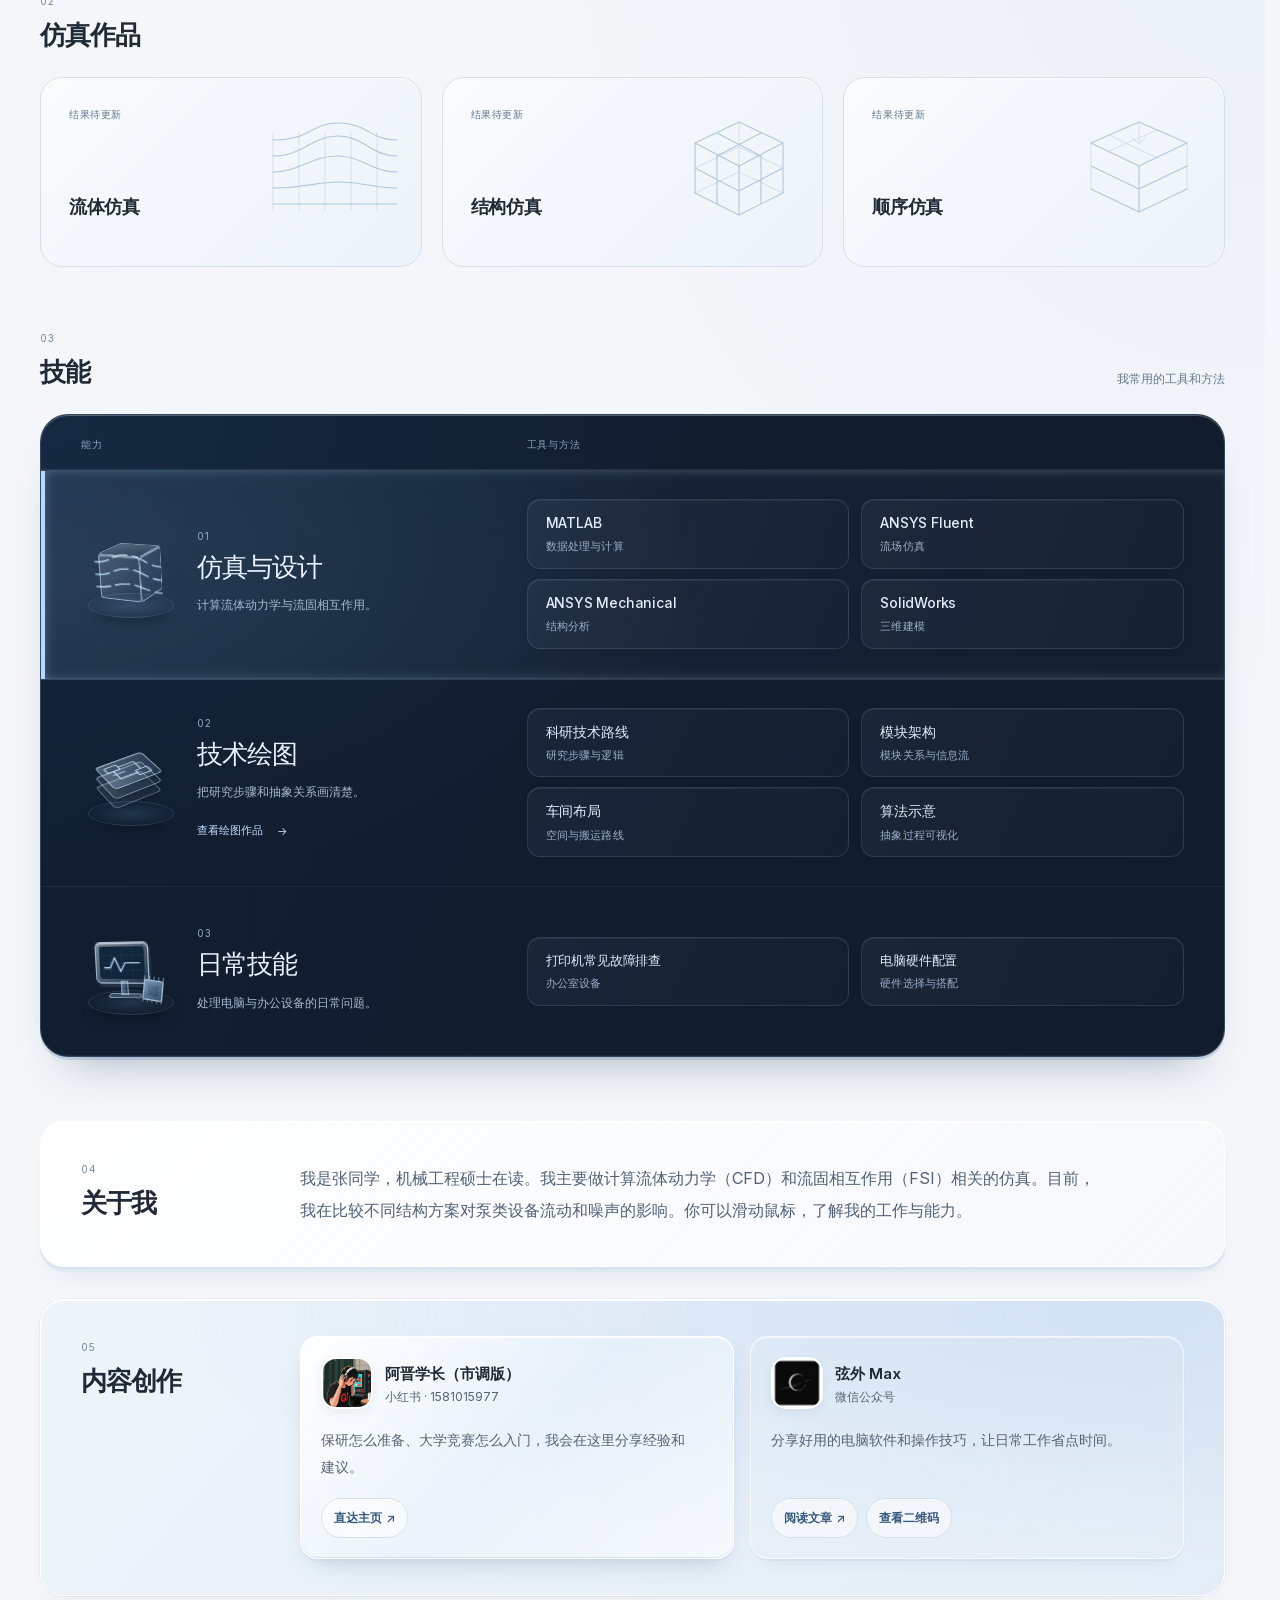
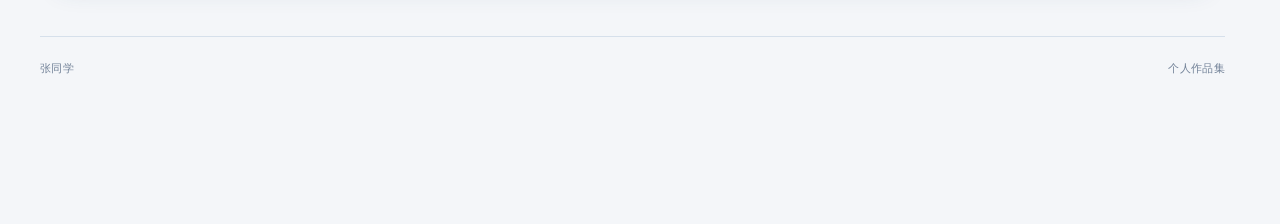
==== commit 30d6f885: "Add interactive streamline field to homepage sculpture" ====
--- a/index.html
+++ b/index.html
@@ -396,7 +396,7 @@
 <link rel="stylesheet" href="./studio.css?v=collections-2">
 <link rel="stylesheet" href="./skill-models.css?v=1">
 <link rel="stylesheet" href="./spatial.css?v=1">
-<link rel="stylesheet" href="./kinetic.css?v=2">
+<link rel="stylesheet" href="./kinetic.css?v=3">
 <link rel="stylesheet" href="./skills.css?v=skills-5">
 </head>
 <body id="top">
@@ -425,11 +425,12 @@
   <div class="kinetic-stage" role="group" aria-label="三维交互装置">
     <div class="kinetic-viewport" role="group" aria-label="三维曲面装置，可拖动或用方向键旋转，Home 键复位" aria-keyshortcuts="ArrowLeft ArrowRight ArrowUp ArrowDown Home">
       <img class="kinetic-poster" src="./assets/kinetic-study.webp" width="1000" height="1000" alt="" aria-hidden="true">
+      <canvas class="kinetic-flow" aria-hidden="true"></canvas>
       <canvas class="kinetic-canvas" aria-hidden="true"></canvas>
     </div>
-    <span class="kinetic-tag">交互装置</span>
+    <span class="kinetic-tag">流场演示</span>
     <div class="kinetic-tools" hidden>
-      <span class="kinetic-hint">拖动旋转</span>
+      <span class="kinetic-hint">拖动旋转<span class="kinetic-flow-hint"> · 按住改变流向</span></span>
       <button class="kinetic-button" type="button" data-action="expand" aria-pressed="false"><svg viewBox="0 0 20 20" aria-hidden="true"><path d="m3 6 7-3 7 3-7 3-7-3Zm0 4 7 3 7-3M3 14l7 3 7-3"/></svg><span>展开结构</span></button>
       <button class="kinetic-button" type="button" data-action="reset" aria-label="恢复初始视角"><svg viewBox="0 0 20 20" aria-hidden="true"><path d="M4 7a7 7 0 1 1 0 6M4 3v4h4"/></svg></button>
     </div>
@@ -603,6 +604,6 @@
 <script src="./skill-models.js?v=1"></script>
 <script src="./skills.js?v=1"></script>
 <script src="./spatial.js?v=3"></script>
-<script src="./kinetic-scene.js?v=2"></script>
+<script src="./kinetic-scene.js?v=3"></script>
 </body>
 </html>
--- a/kinetic.css
+++ b/kinetic.css
@@ -19,15 +19,18 @@
 .kinetic-viewport { position: absolute; inset: 0; overflow: hidden; outline-offset: -12px; touch-action: pan-y pinch-zoom; cursor: grab; -webkit-user-select: none; user-select: none; }
 .kinetic-viewport[data-dragging] { cursor: grabbing; }
 .kinetic-viewport:focus-visible { outline: 1px solid #b9ddff99; border-radius: 24px; }
-.kinetic-canvas, .kinetic-poster { position: absolute; inset: 0; width: 100%; height: 100%; pointer-events: none; }
+.kinetic-canvas, .kinetic-poster, .kinetic-flow { position: absolute; inset: 0; width: 100%; height: 100%; pointer-events: none; }
 .kinetic-poster { object-fit: contain; }
-.kinetic-canvas { opacity: 0; transition: opacity .8s; }
+.kinetic-canvas, .kinetic-flow { opacity: 0; transition: opacity .8s; }
 .kinetic-ready .kinetic-canvas { opacity: 1; }
+.kinetic-ready .kinetic-flow-ready .kinetic-flow { opacity: 1; }
 .kinetic-ready .kinetic-poster { opacity: 0; }
 .kinetic-tag { position: absolute; z-index: 2; top: 34px; right: 8%; display: flex; align-items: center; gap: 8px; color: #8fa8c4; font-size: 10px; letter-spacing: .14em; pointer-events: none; }
 .kinetic-tag::before { width: 5px; height: 5px; border-radius: 50%; background: #acd6ff; box-shadow: 0 0 10px #8ac4ff66; content: ""; }
 .kinetic-tools { position: absolute; z-index: 5; right: 9%; bottom: 32px; display: flex; align-items: center; gap: 8px; }
 .kinetic-hint { margin-right: 8px; color: #a8bdd4; font-size: 11px; letter-spacing: .03em; }
+.kinetic-flow-hint { display: none; }
+.kinetic-flow-ready .kinetic-flow-hint { display: inline; }
 .kinetic-button { display: inline-flex; align-items: center; justify-content: center; gap: 7px; height: 40px; min-width: 40px; padding: 0 12px; border: 1px solid #cee5ff38; border-radius: 999px; color: #d9eaff; background: linear-gradient(125deg, #d4eaff14, #c1deff05); backdrop-filter: blur(16px); box-shadow: inset 0 1px 0 #ffffff21; cursor: pointer; font: 400 11px/1 var(--font-ui); transition: background .2s, border-color .2s; }
 .kinetic-button:hover, .kinetic-button[aria-pressed="true"] { background: #c4e0ff26; border-color: #c4e0ff80; }
 .kinetic-button:focus-visible { outline: 2px solid #c9e5ff; outline-offset: 4px; }
@@ -72,7 +75,6 @@
   .kinetic-hero .hero-copy { width: 47%; }
   .kinetic-hero .hero-title { font-size: 54px; }
   .kinetic-stage { left: 37%; right: -10%; }
-  .kinetic-hint { display: none; }
   .kinetic-tools { right: 16%; }
   .kinetic-tag { right: 16%; }
   .kinetic-hero > [data-image-gallery] { max-width: 46%; }
@@ -93,9 +95,9 @@
 @media (max-width: 400px) {
   .hero.kinetic-hero { padding-inline: 24px; }
   .kinetic-stage { height: 345px; margin-inline: -22px; }
-  .kinetic-hint { display: none; }
   .kinetic-hero .hero-proof { padding: 12px; gap: 4px 10px; }
 }
 @media (prefers-reduced-motion: reduce) {
-  .kinetic-canvas, .kinetic-button { transition: none; }
+  .kinetic-canvas, .kinetic-flow, .kinetic-button { transition: none; }
+  .kinetic-flow-ready .kinetic-flow-hint { display: none; }
 }
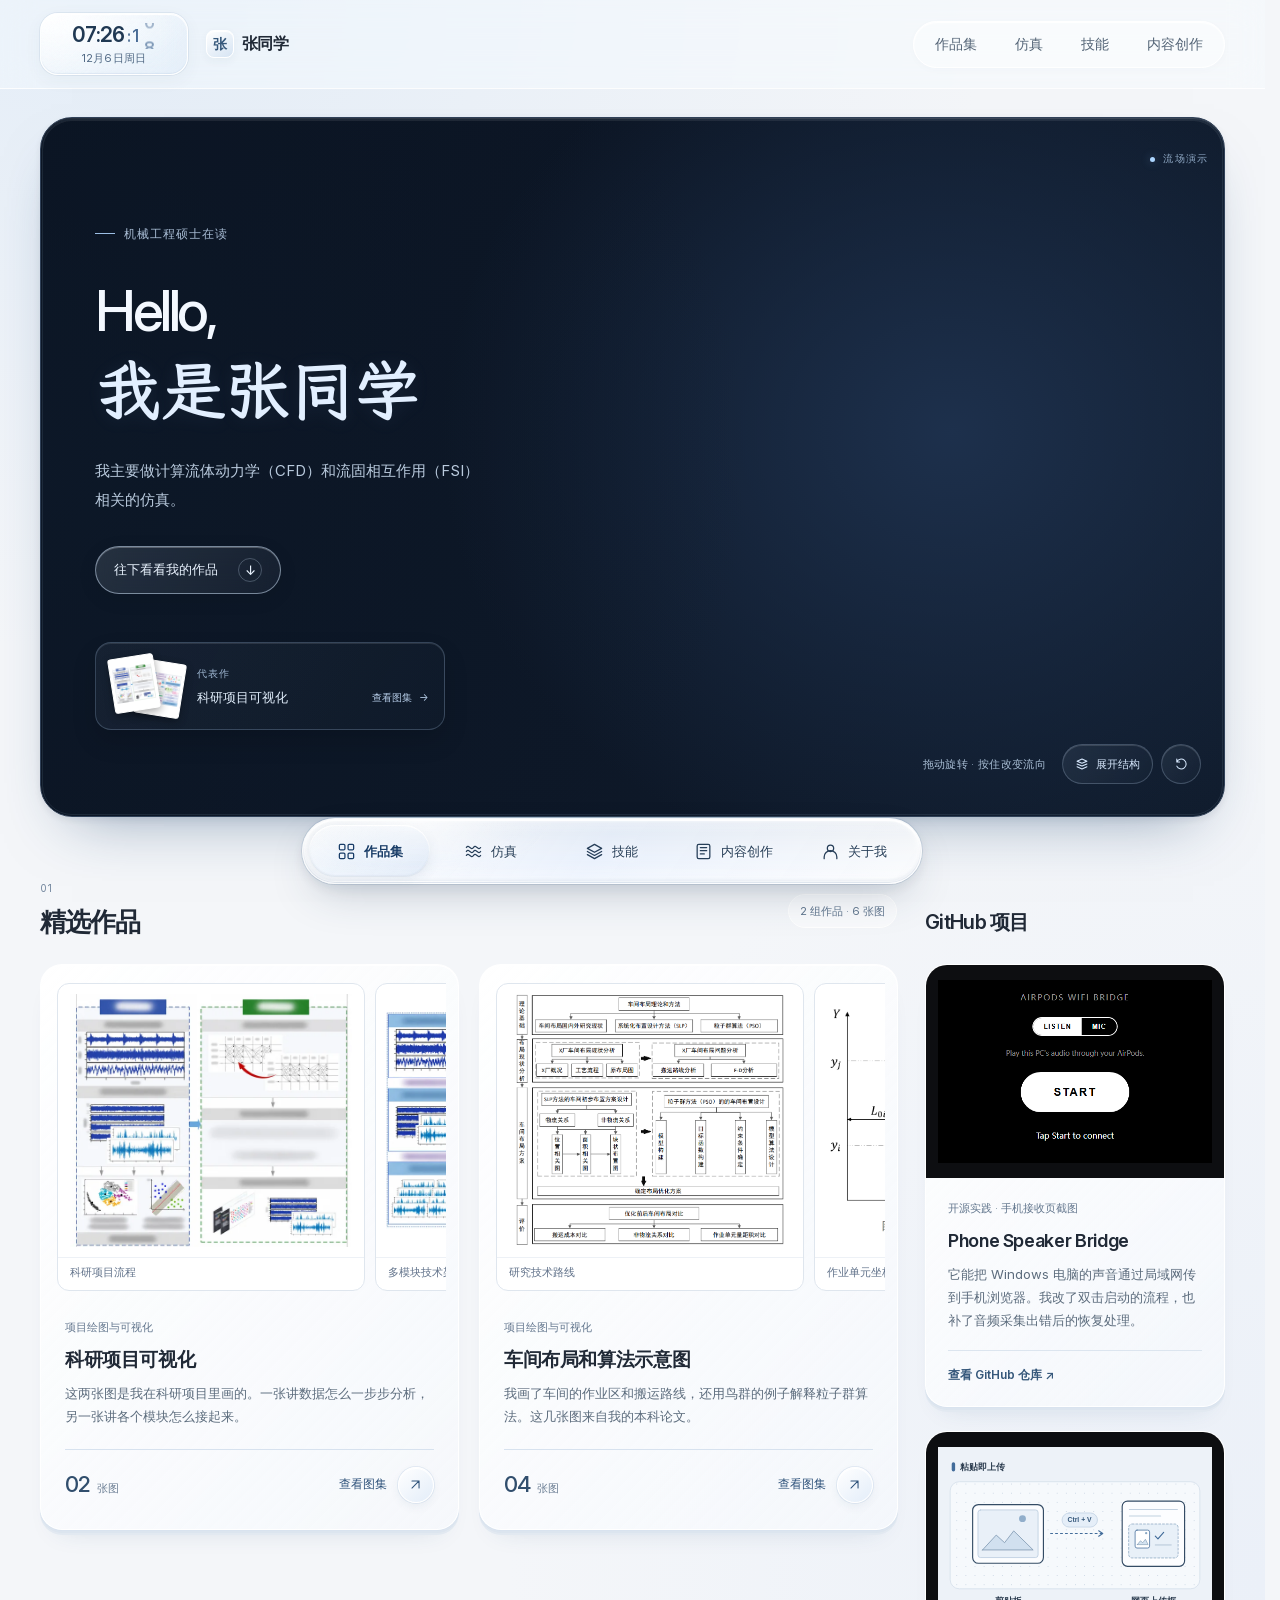
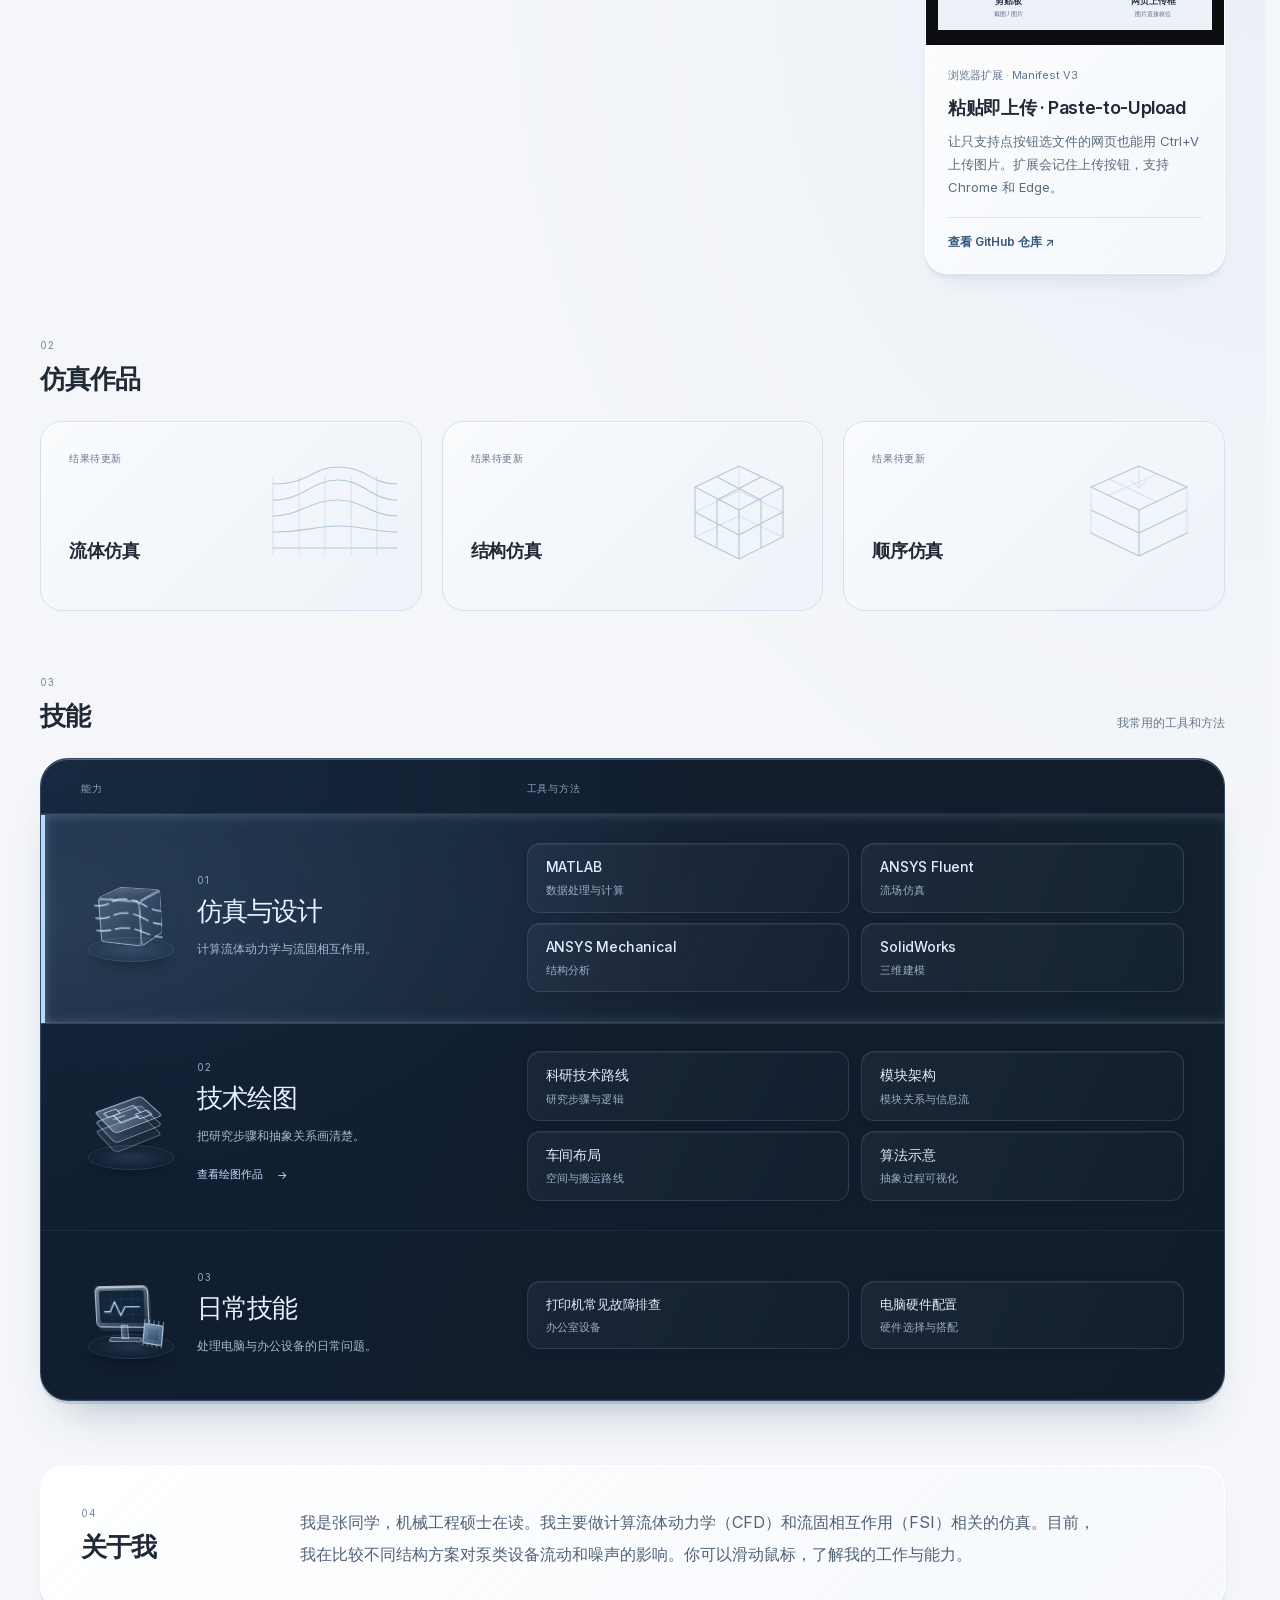
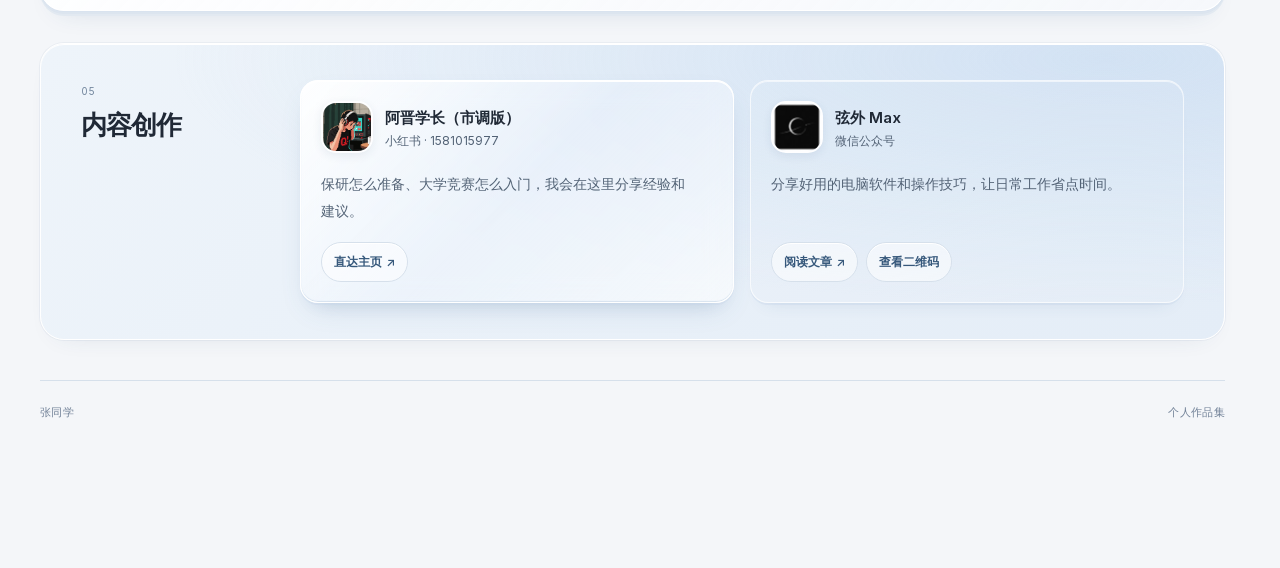
==== commit 6c05b91a: "Add paste-to-upload browser extension to portfolio" ====
--- a/index.html
+++ b/index.html
@@ -484,6 +484,17 @@
       </div>
     </a>
   </article>
+  <article class="project github-card">
+    <a class="project-link" href="https://github.com/shaoyeaichangge/paste-to-upload" target="_blank" rel="noopener noreferrer">
+      <img class="github-cover" src="./assets/paste-to-upload-cover.svg" width="720" height="480" alt="剪贴板中的图片通过 Ctrl+V 直接进入网页上传框" loading="lazy" decoding="async">
+      <div class="project-body">
+        <p class="project-category">浏览器扩展 · Manifest V3</p>
+        <h3>粘贴即上传 · Paste-to-Upload</h3>
+        <p class="github-description">让只支持点按钮选文件的网页也能用 Ctrl+V 上传图片。扩展会记住上传按钮，支持 Chrome 和 Edge。</p>
+        <p class="project-action">查看 GitHub 仓库 <span aria-hidden="true">↗</span><span class="sr-only">（在新标签页打开）</span></p>
+      </div>
+    </a>
+  </article>
 </aside>
 </div>
 <section class="simulation-section" id="simulation" aria-labelledby="simulation-title">
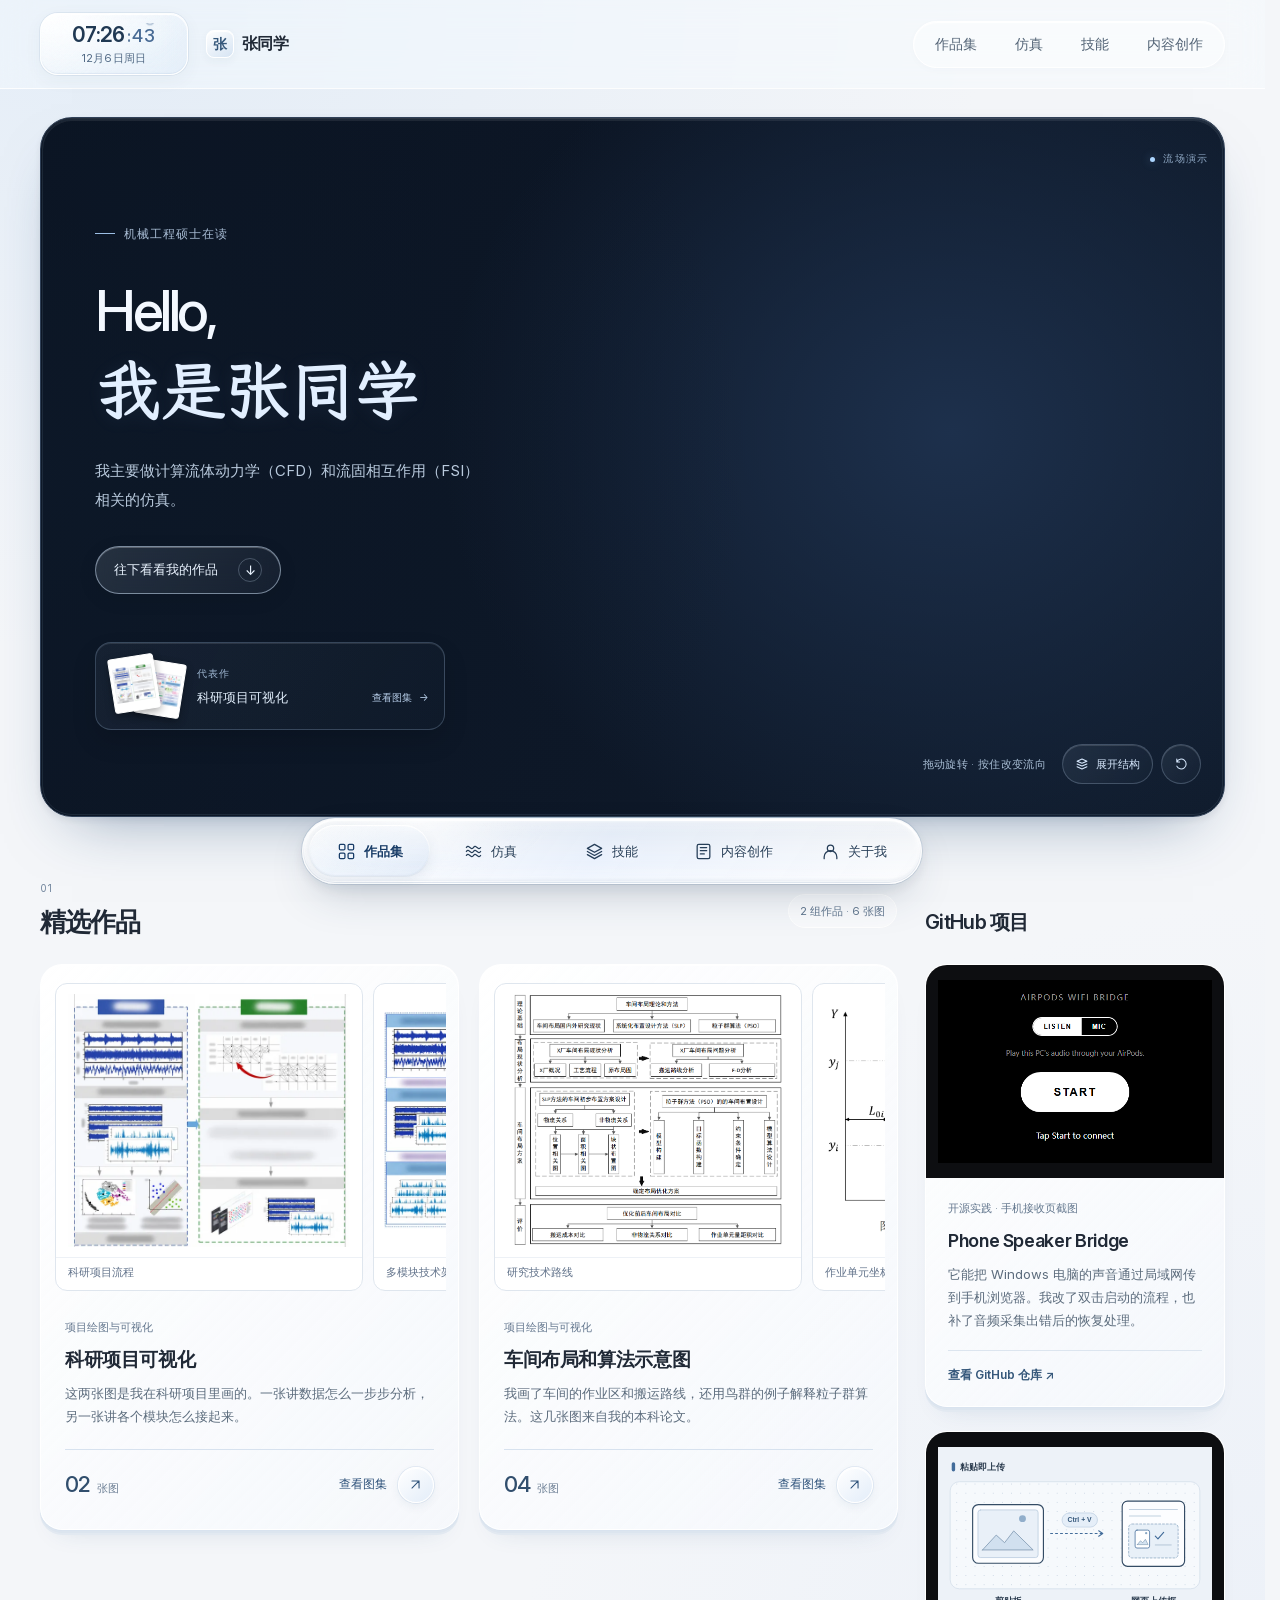
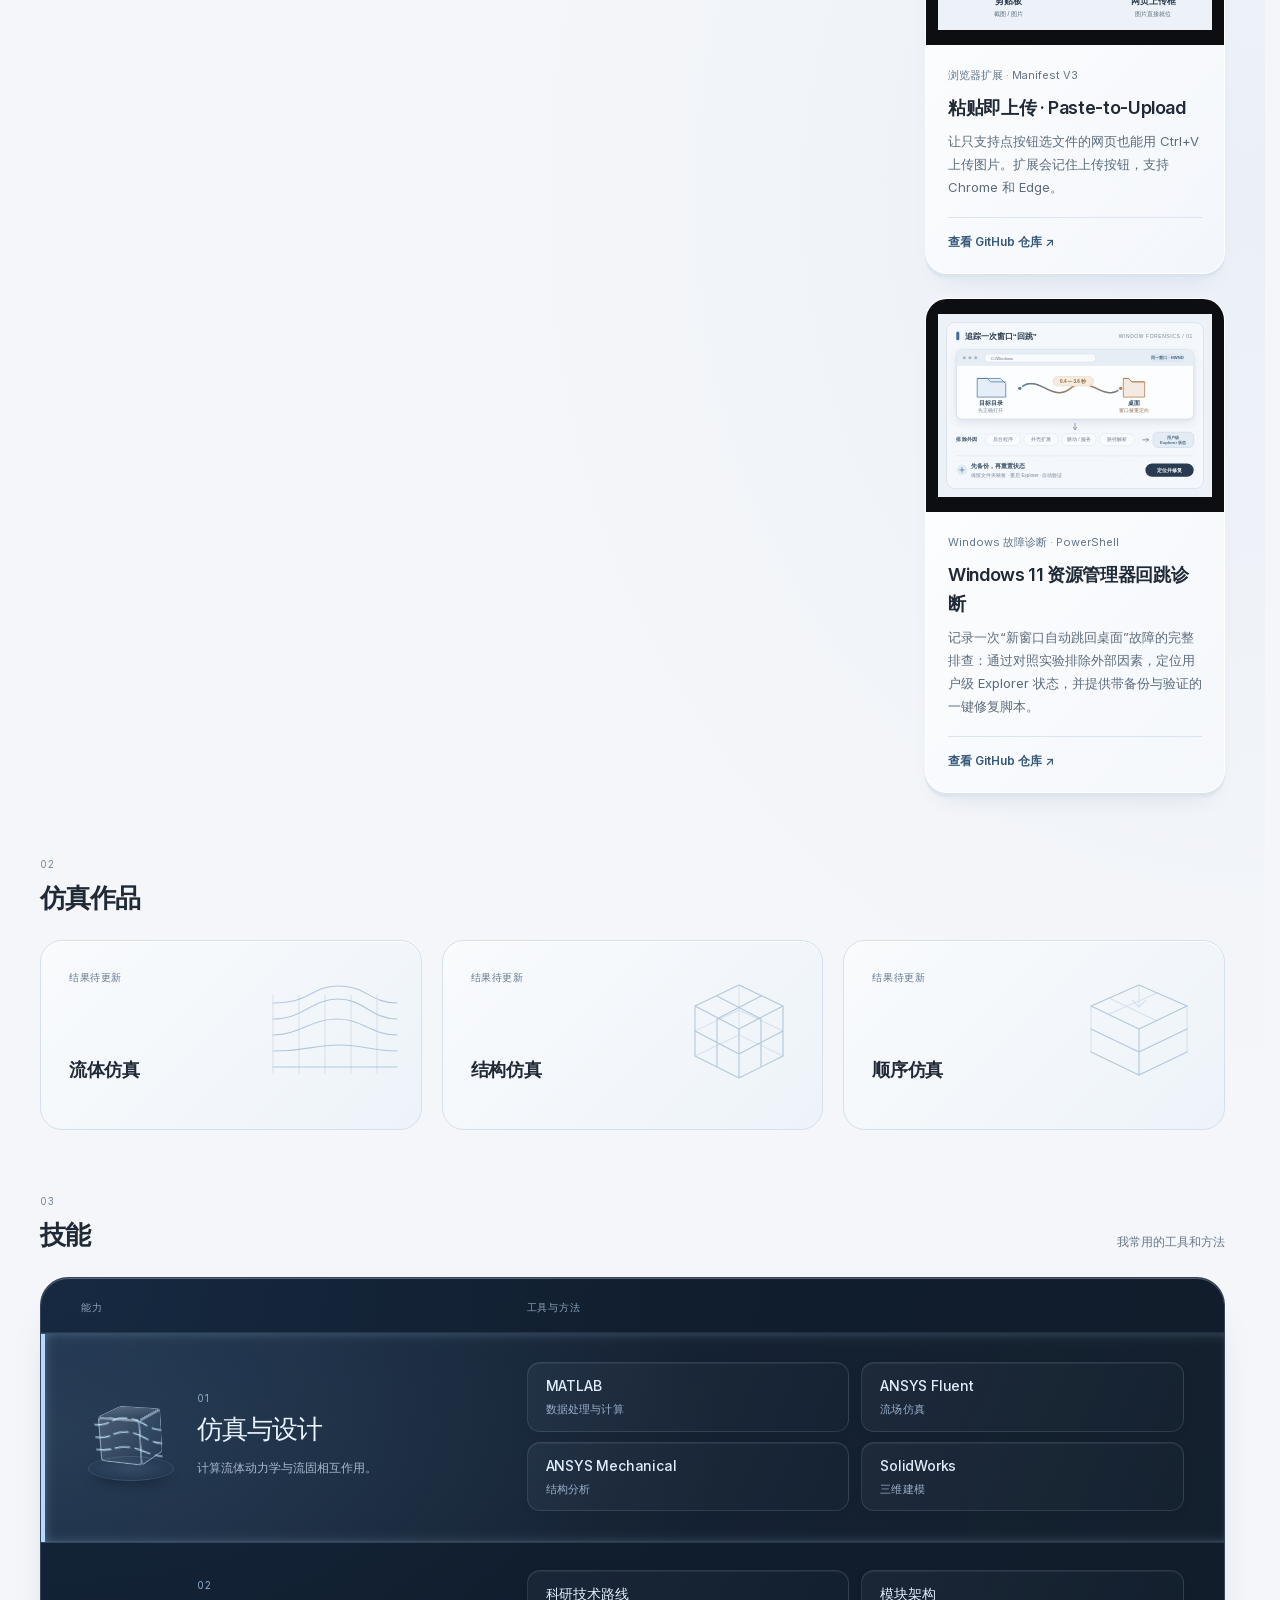
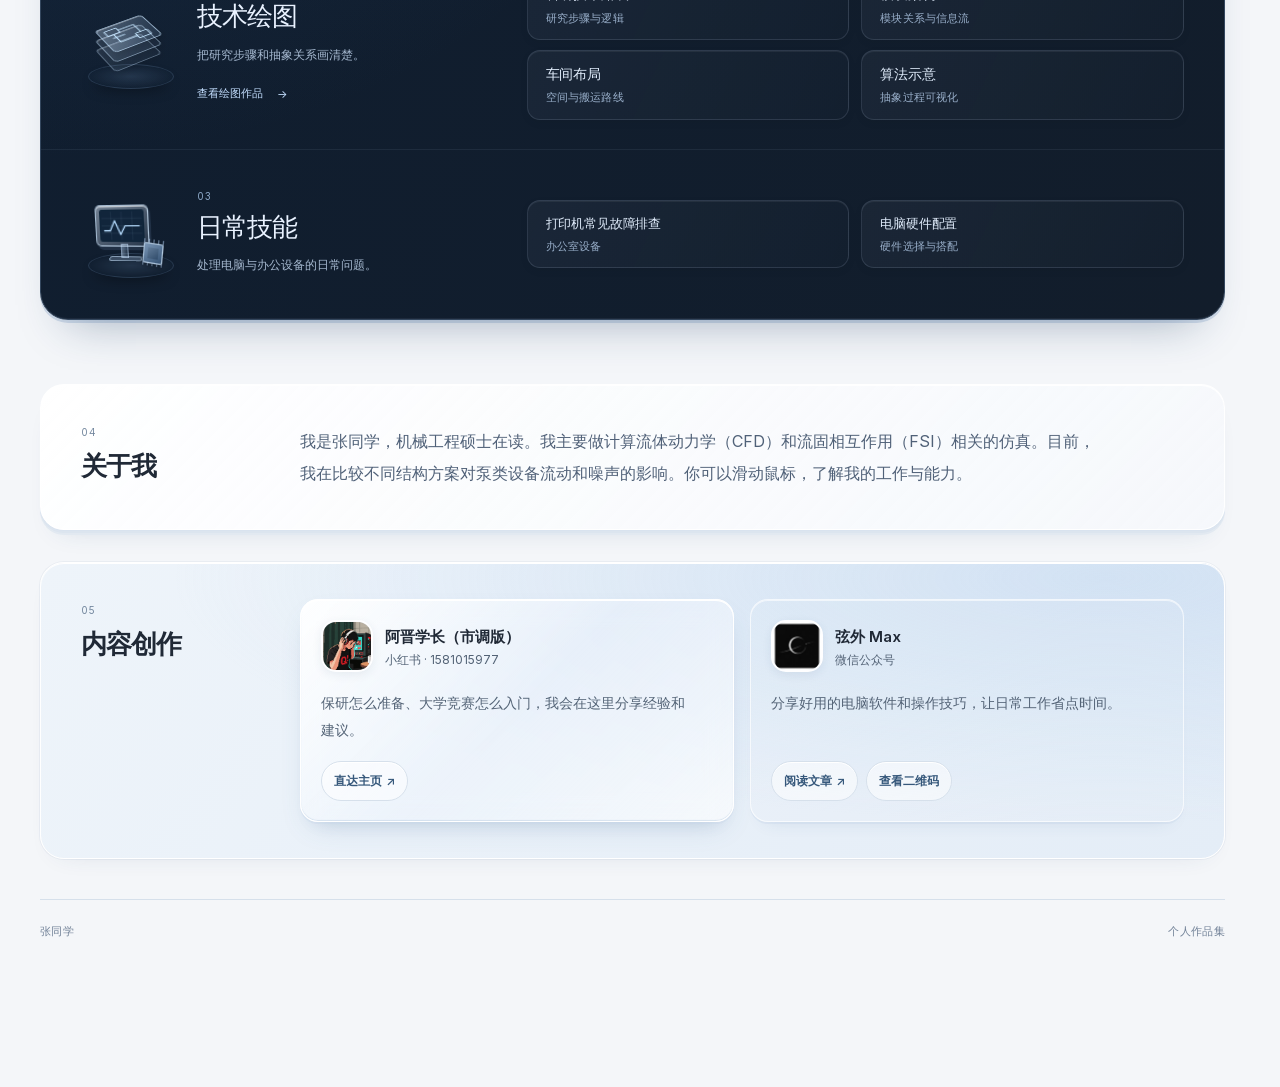
==== commit b6ae94a1: "Add Explorer diagnosis project to portfolio" ====
--- a/index.html
+++ b/index.html
@@ -495,6 +495,17 @@
       </div>
     </a>
   </article>
+  <article class="project github-card">
+    <a class="project-link" href="https://github.com/shaoyeaichangge/win11-explorer-redirect-to-desktop" target="_blank" rel="noopener noreferrer">
+      <img class="github-cover" src="./assets/explorer-state-diagnosis-cover.svg" width="720" height="480" alt="资源管理器窗口先打开目标目录，随后意外跳回桌面；逐层排查后定位到用户级状态并修复" loading="lazy" decoding="async">
+      <div class="project-body">
+        <p class="project-category">Windows 故障诊断 · PowerShell</p>
+        <h3>Windows 11 资源管理器回跳诊断</h3>
+        <p class="github-description">记录一次“新窗口自动跳回桌面”故障的完整排查：通过对照实验排除外部因素，定位用户级 Explorer 状态，并提供带备份与验证的一键修复脚本。</p>
+        <p class="project-action">查看 GitHub 仓库 <span aria-hidden="true">↗</span><span class="sr-only">（在新标签页打开）</span></p>
+      </div>
+    </a>
+  </article>
 </aside>
 </div>
 <section class="simulation-section" id="simulation" aria-labelledby="simulation-title">
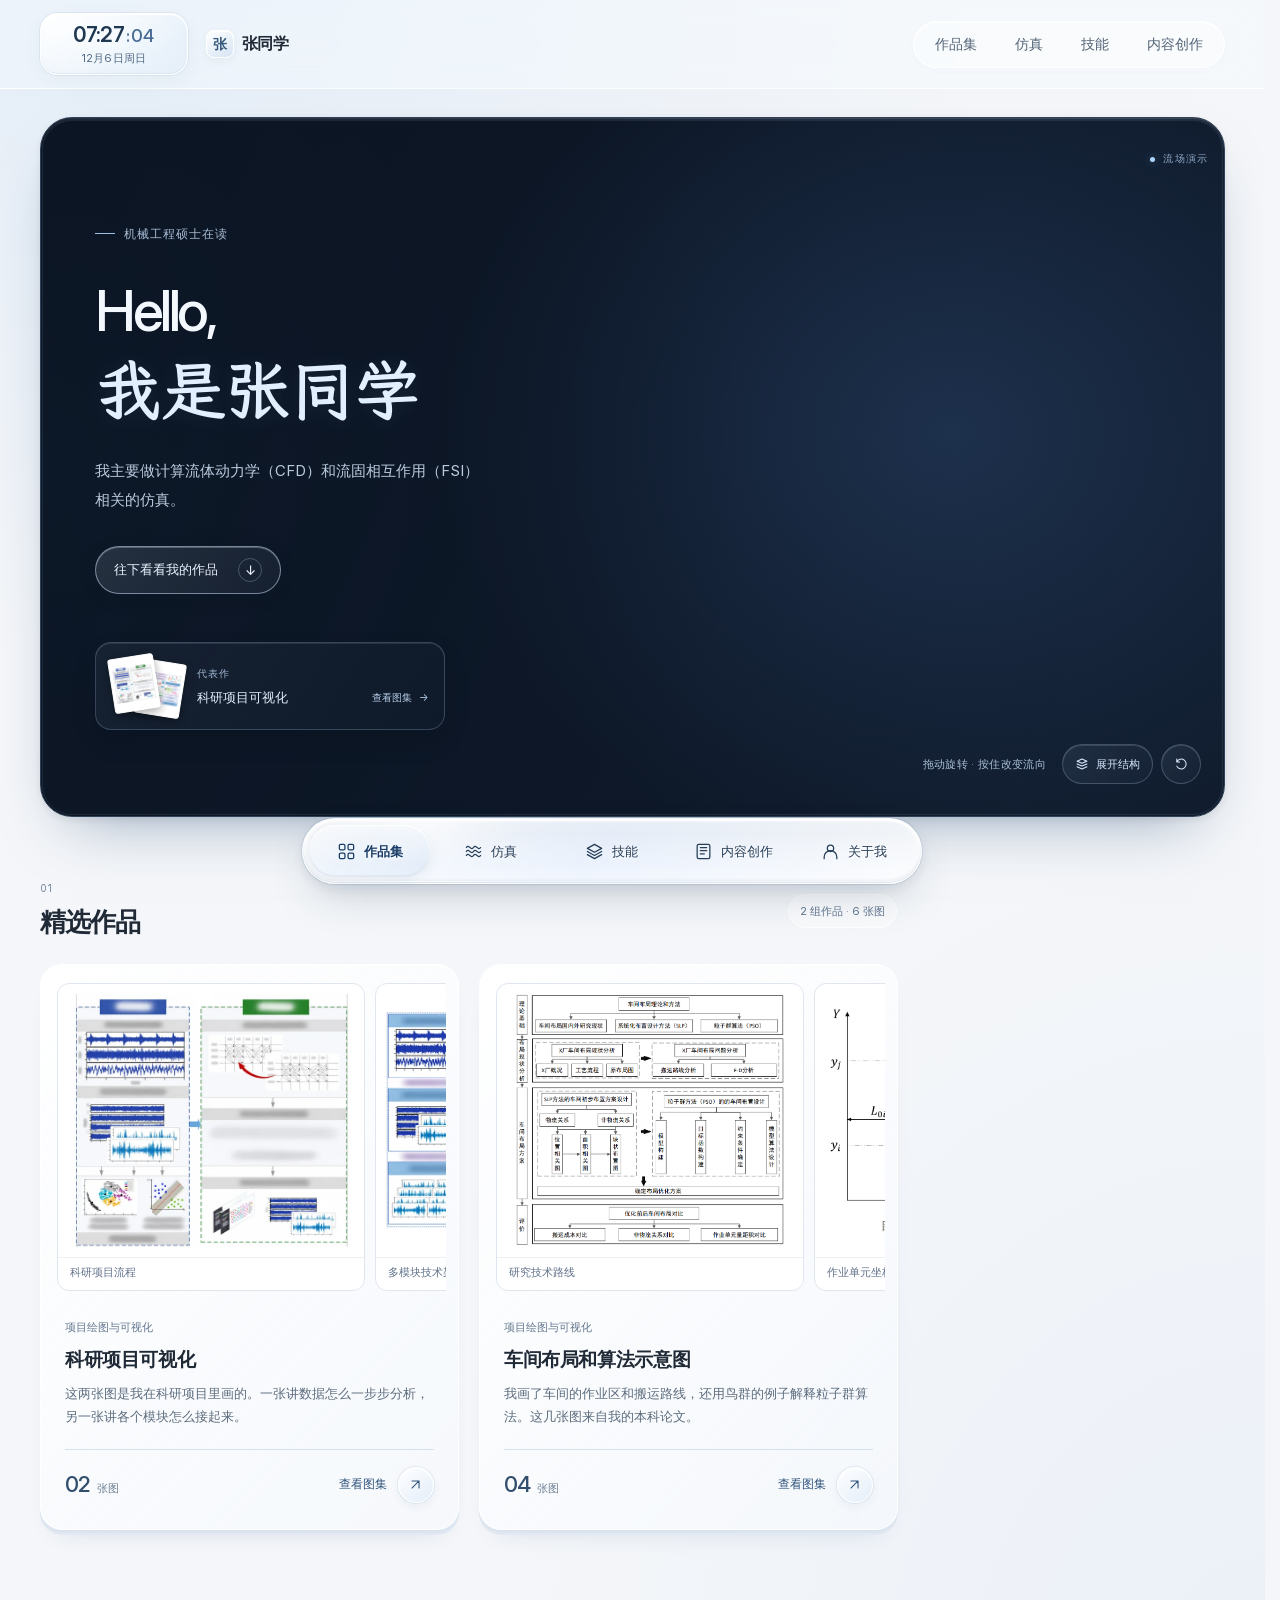
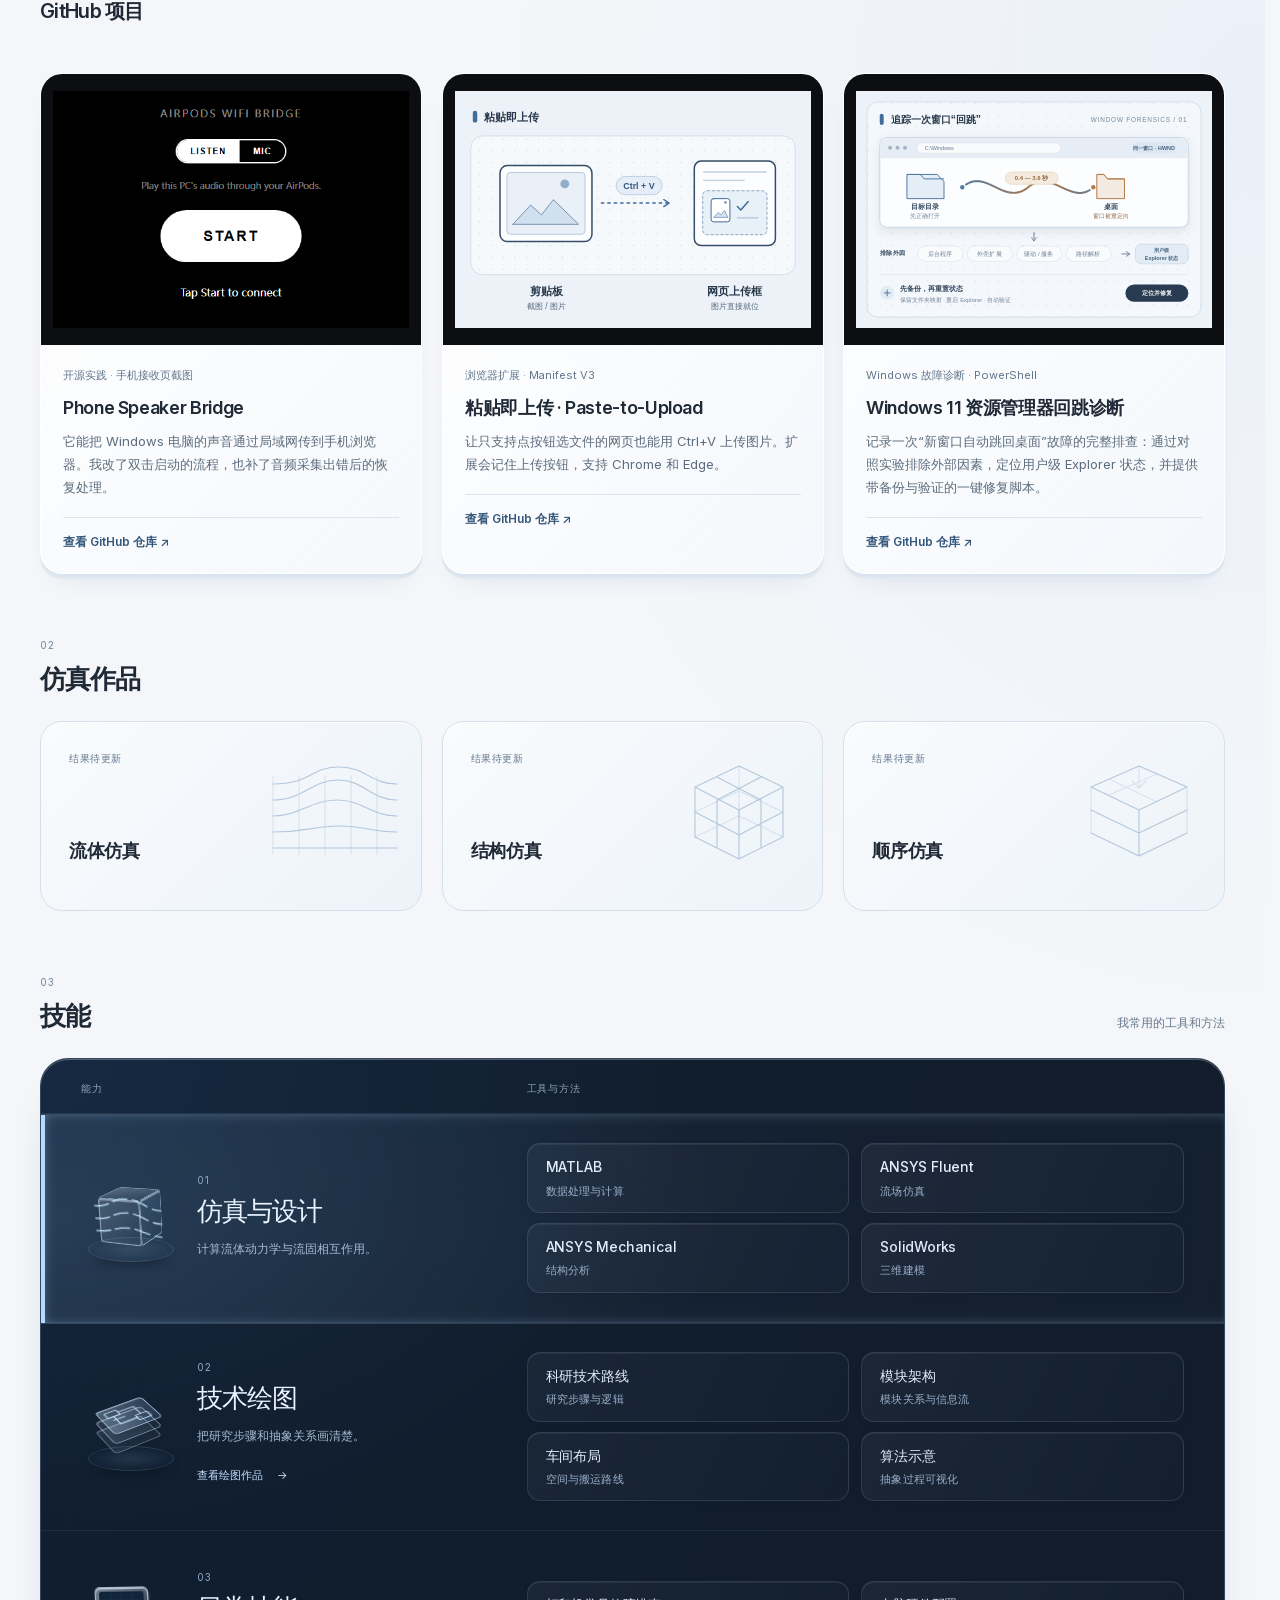
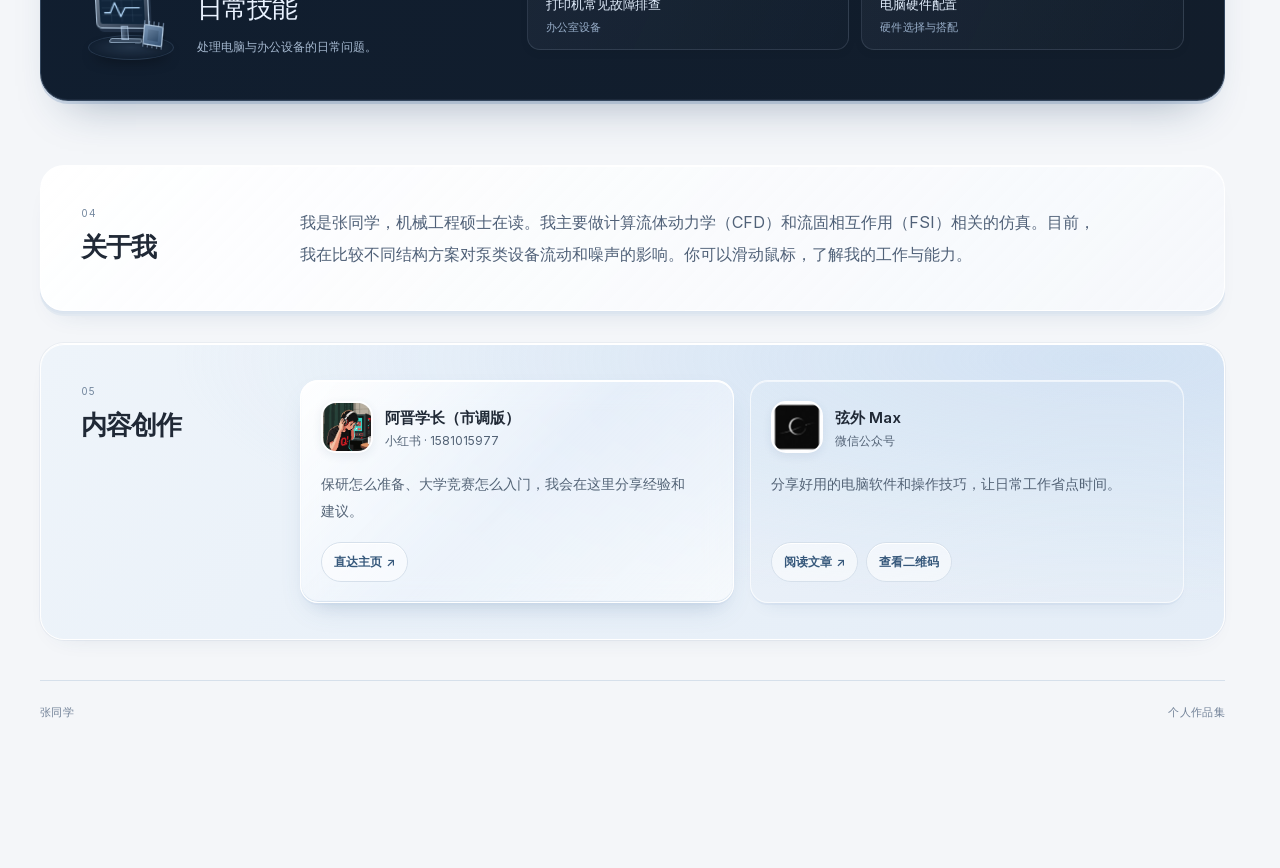
==== commit ea24d5ae: "Move GitHub projects below portfolio works" ====
--- a/index.html
+++ b/index.html
@@ -231,12 +231,15 @@
 .creator-link:hover { background: #dce9f9; }
 .portfolio-layout {
   display: grid;
-  grid-template-columns: minmax(0, 1fr) minmax(250px, 320px);
+  grid-template-columns: minmax(0, 1fr);
   align-items: start;
   gap: 24px;
   margin-top: 32px;
 }
 .catalog, .github-projects { min-width: 0; }
+.github-projects { display: grid; grid-template-columns: repeat(3, minmax(0, 1fr)); gap: 20px; margin-top: 40px; }
+.github-projects > .catalog-heading { grid-column: 1 / -1; }
+.github-card { margin-top: 0; }
 .catalog-heading { display: flex; justify-content: space-between; align-items: baseline; gap: 16px; }
 .catalog-heading h2 { font-size: 24px; line-height: 32px; font-weight: 600; letter-spacing: -.02em; }
 .result-count { color: var(--muted); font-size: 14px; }
@@ -352,7 +355,8 @@
   .about-section { grid-template-columns: minmax(0, 1fr); }
   .creator-intro { grid-template-columns: minmax(0, 1fr); gap: 16px; }
   .portfolio-layout { grid-template-columns: minmax(0, 1fr); }
-  .github-card { max-width: 420px; }
+  .github-projects { grid-template-columns: repeat(2, minmax(0, 1fr)); }
+  .github-card { max-width: none; }
   .works-grid { grid-template-columns: repeat(2, minmax(0, 1fr)); }
 }
 @media (max-width: 600px) {
@@ -375,6 +379,7 @@
     transform: translateY(var(--glass-offset, 0px));
   }
   .portfolio-layout { margin-top: 24px; }
+  .github-projects { grid-template-columns: minmax(0, 1fr); margin-top: 32px; }
   .works-grid, .works-grid:has(> .project:nth-child(2):last-child) { grid-template-columns: 1fr; gap: 16px; }
   .toolbar { align-items: stretch; flex-direction: column; }
   .category-label { width: 100%; }
@@ -471,6 +476,8 @@
   <button class="more" id="load-more" type="button" hidden>加载更多</button>
   <noscript><p class="research">启用 JavaScript 后可以浏览作品集。</p></noscript>
 </section>
+
+</div>
 <aside class="github-projects" aria-labelledby="github-title">
   <div class="catalog-heading"><h2 id="github-title">GitHub 项目</h2></div>
   <article class="project github-card">
@@ -507,7 +514,6 @@
     </a>
   </article>
 </aside>
-</div>
 <section class="simulation-section" id="simulation" aria-labelledby="simulation-title">
   <div class="catalog-heading"><h2 id="simulation-title">仿真作品</h2></div>
   <div class="works-grid" id="simulation-grid"></div>
